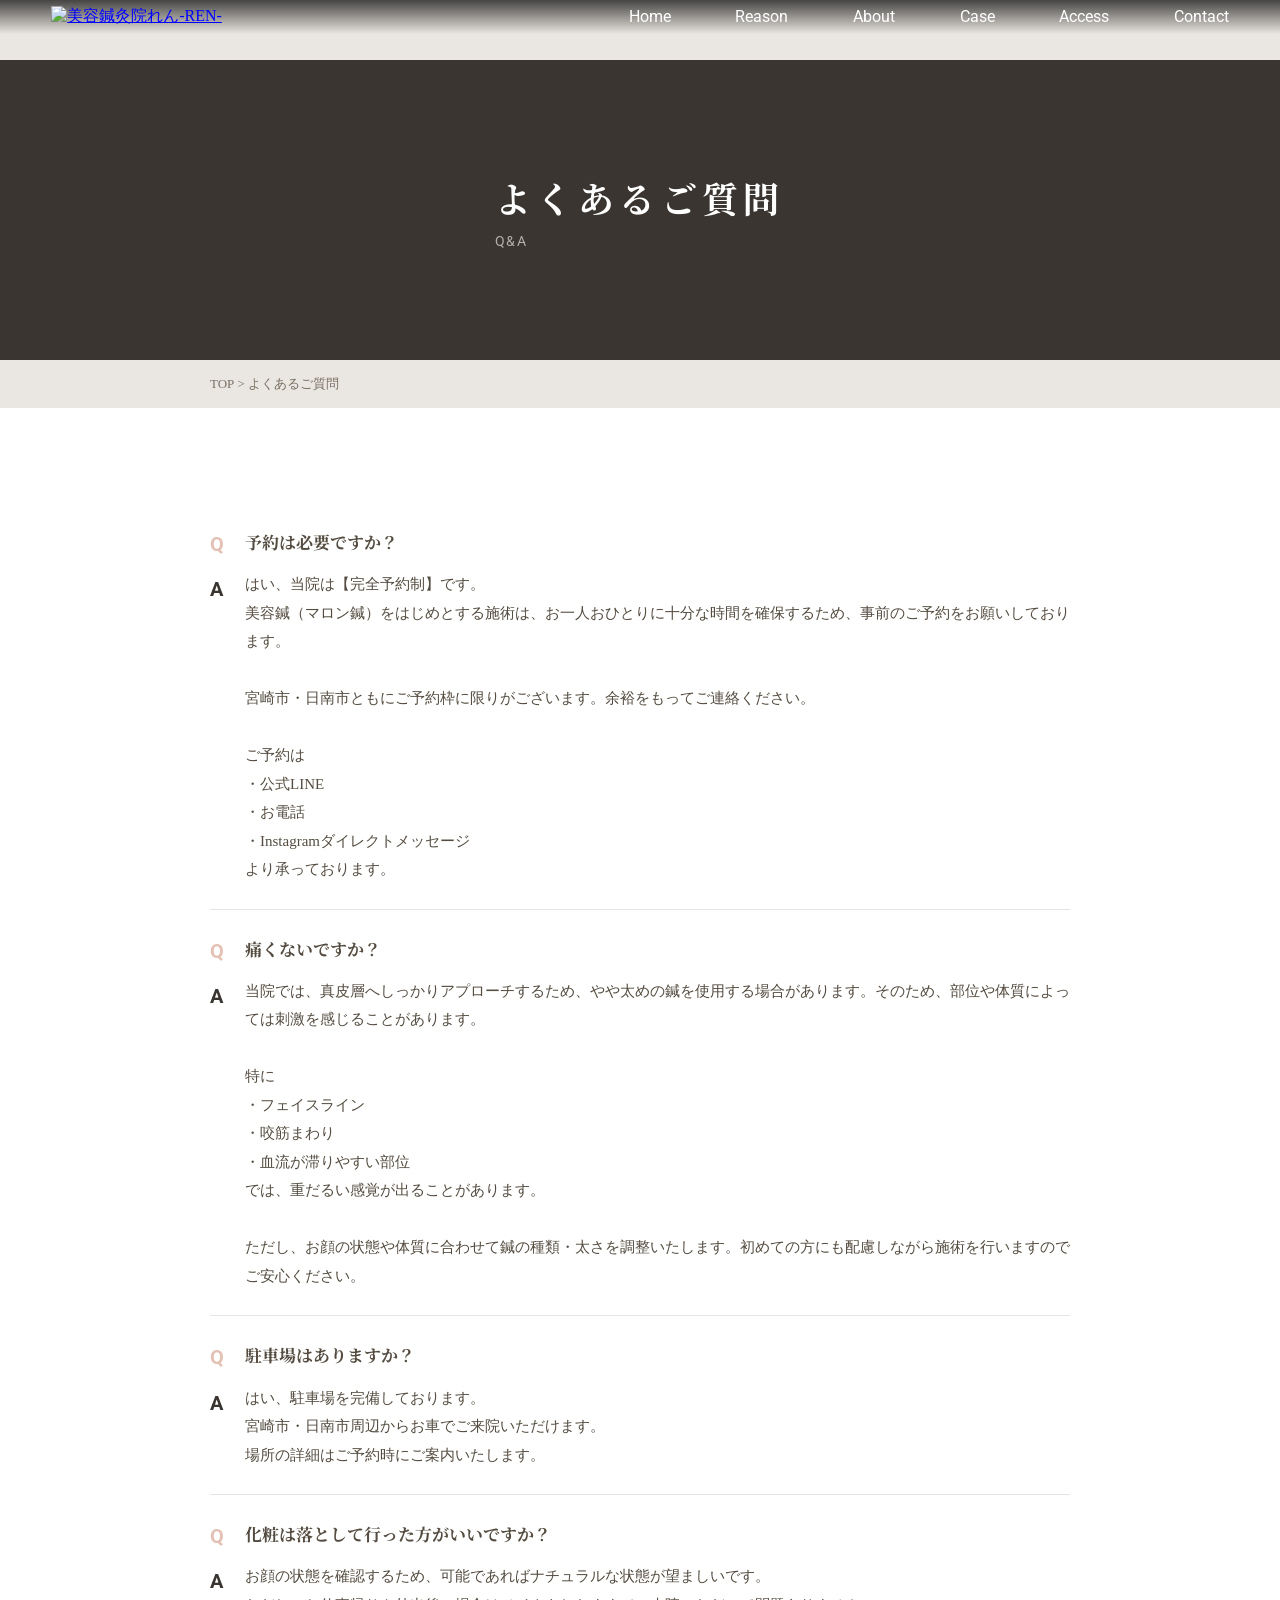
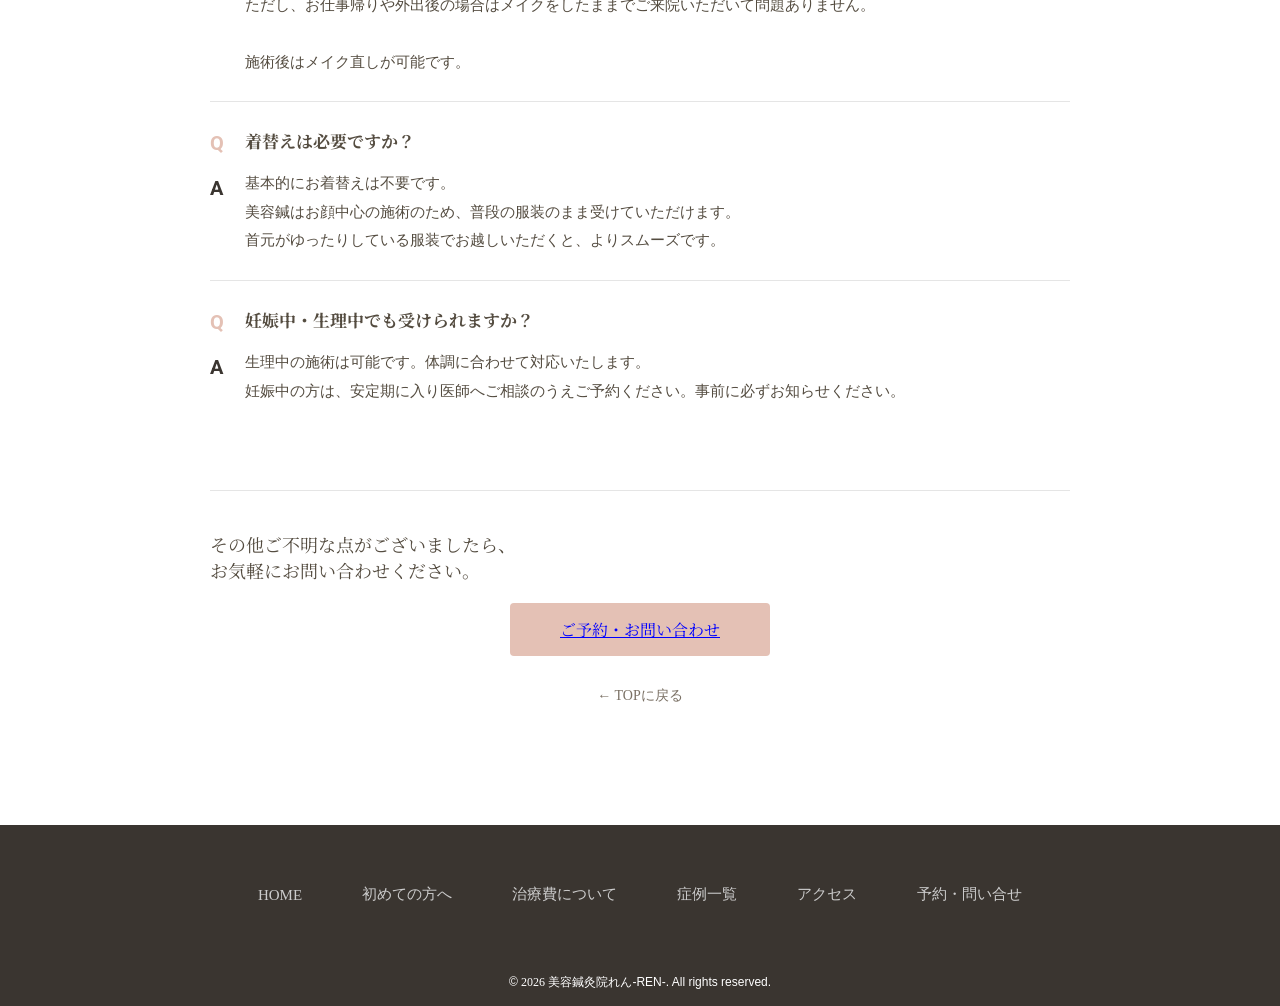
==== beauty/faq.html @ d805096f "初回コミット: 美容鍼灸院れん サイト修正プロジェクト - LP修正（index.html）: ヒーロー、B/A、お悩み訴求、バナーリンク - サブページ4P: maron.html, staff.h" ====
<!DOCTYPE HTML>
<html lang="ja">
<head>
  <script>(function(w,d,s,l,i){w[l]=w[l]||[];w[l].push({'gtm.start':new Date().getTime(),event:'gtm.js'});var f=d.getElementsByTagName(s)[0],j=d.createElement(s),dl=l!='dataLayer'?'&l='+l:'';j.async=true;j.src='https://www.googletagmanager.com/gtm.js?id='+i+dl;f.parentNode.insertBefore(j,f);})(window,document,'script','dataLayer','GTM-NPD2GJWM');</script>
  <meta http-equiv="Content-Type" content="text/html; charset=utf-8">
  <meta name="viewport" content="width=device-width,initial-scale=1.0" />
  <meta name="robots" content="noindex nofollow" />
  <link rel="icon" type="image/png" href="https://seikotsuin-ren.com/wp-content/uploads/2020/07/favicon.png">
  <title>よくあるご質問 | 美容鍼灸院れん-REN-</title>

  <link href="css/slick.css?20251021" rel="stylesheet" type="text/css" media="all" />
  <link href="css/slick-theme.css?20251021" rel="stylesheet" type="text/css" media="all" />
  <link href="css/common.css?20251021" rel="stylesheet" type="text/css" media="all" />
  <link href="css/layout.css?20251021" rel="stylesheet" type="text/css" media="all" />
  <link href="css/style.css?20251021" rel="stylesheet" type="text/css" media="all" />
  <link href="css/mobile_common.css?20251021" rel="stylesheet" type="text/css" media="all" />
  <link href="css/mobile_layout.css?20251021" rel="stylesheet" type="text/css" media="all" />
  <link href="css/mobile_style.css?20251021" rel="stylesheet" type="text/css" media="all" />
  <link href="css/renewal.css?20260312" rel="stylesheet" type="text/css" media="all" />

  <script type="text/javascript" src="https://ajax.googleapis.com/ajax/libs/jquery/3.3.1/jquery.min.js"></script>

  <link rel="preconnect" href="https://fonts.googleapis.com">
  <link rel="preconnect" href="https://fonts.gstatic.com" crossorigin>
  <link href="https://fonts.googleapis.com/css2?family=Noto+Serif+JP:wght@400;500;700&family=Roboto:ital,wght@0,100..900;1,100..900&display=swap" rel="stylesheet">

  <script type="text/javascript">
    jQuery(function(){
      $(".nav_sp").css("display","none");
      $(".button-toggle").on("click",function(){$(".nav_sp").slideToggle();$(".js-burger-top").toggleClass("is_active");$(".js-burger-center").toggleClass("is_active");$(".js-burger-bottom").toggleClass("is_active");});
      $(".cancellation").on("click",function(){$(".nav_sp").slideToggle();$(".js-burger-top").toggleClass("is_active");$(".js-burger-center").toggleClass("is_active");$(".js-burger-bottom").toggleClass("is_active");});
    });
  </script>
  <script type="text/javascript">var now=new Date();function LoadProc(){document.getElementById("DateTimeDisp").innerHTML=now.getFullYear();}</script>
</head>
<body onload="LoadProc();">
  <noscript><iframe src="https://www.googletagmanager.com/ns.html?id=GTM-NPD2GJWM" height="0" width="0" style="display:none;visibility:hidden"></iframe></noscript>

  <div class="pc">
    <div id="header">
      <div id="header_in">
        <div class="header_box">
          <div class="inner_left">
            <a class="mouse_on" href="https://miyazaki-ren.com/beauty/" title="ホーム"><img src="https://miyazaki-ren.com/beauty/images/logo.webp?20251007" alt="美容鍼灸院れん-REN-" width="auto" height="auto" /></a>
          </div>
          <div class="inner_right">
            <ul class="inner_right_nav">
              <li><a href="https://seikotsuin-ren.com">Home</a></li>
              <li><a href="https://seikotsuin-ren.com/feature">Reason</a></li>
              <li><a href="https://seikotsuin-ren.com/">About</a></li>
              <li><a href="https://seikotsuin-ren.com/case">Case</a></li>
              <li><a href="https://seikotsuin-ren.com/access">Access</a></li>
              <li><a href="https://miyazaki-ren.com/beauty/#form">Contact</a></li>
            </ul>
          </div>
        </div>
      </div>
    </div>
  </div>

  <div class="sp">
    <div id="header">
      <div id="header_in">
        <div class="header_box">
          <div class="inner_left">
            <a class="mouse_on" href="https://miyazaki-ren.com/beauty/"><img src="images/logo.webp?20251007" alt="美容鍼灸院れん-REN-" width="auto" height="auto" /></a>
          </div>
          <div class="inner_right">
            <div class="sp_nav_btn">
              <a class="mouse_on"><button class="sp_nav_burger-wrap button-toggle"><span class="sp_nav_burger"><span class="js-burger-top"></span><span class="js-burger-center"></span><span class="js-burger-bottom"></span></span></button></a>
            </div>
            <div class="sp_mail_btn">
              <a class="mouse_on" href="https://miyazaki-ren.com/beauty/#form"><img src="images/sp_plan.png" alt="お問い合わせ" width="auto" height="auto" /></a>
            </div>
          </div>
          <div class="nav_sp">
            <ul class="left">
              <li><a href="https://seikotsuin-ren.com">HOME</a></li>
              <li><a href="https://seikotsuin-ren.com/case">症例一覧</a></li>
              <li><a href="https://seikotsuin-ren.com/feature">選ばれる理由</a></li>
              <li><a href="https://seikotsuin-ren.com/qa">よくある質問</a></li>
              <li><a href="https://seikotsuin-ren.com/access">アクセス</a></li>
            </ul>
            <ul class="right">
              <li><a href="https://seikotsuin-ren.com/staff">スタッフ・院長紹介</a></li>
              <li><a href="https://miyazaki-ren.com/beauty/#form" class="cancellation">予約・問い合せ</a></li>
            </ul>
          </div>
        </div>
      </div>
    </div>
  </div>

  <div class="subpage-hero">
    <div>
      <h1 class="subpage-hero__title">よくあるご質問</h1>
      <p class="subpage-hero__sub">Q&amp;A</p>
    </div>
  </div>

  <div class="subpage-breadcrumb">
    <a href="index.html">TOP</a> &gt; よくあるご質問
  </div>

  <div id="wrapper">
    <div class="subpage-content">

      <ul class="faq-list">
        <li class="faq-item">
          <h3 class="faq-item__question">予約は必要ですか？</h3>
          <div class="faq-item__answer">
            <p>はい、当院は【完全予約制】です。<br>美容鍼（マロン鍼）をはじめとする施術は、お一人おひとりに十分な時間を確保するため、事前のご予約をお願いしております。</p>
            <br>
            <p>宮崎市・日南市ともにご予約枠に限りがございます。余裕をもってご連絡ください。</p>
            <br>
            <p>ご予約は<br>・公式LINE<br>・お電話<br>・Instagramダイレクトメッセージ<br>より承っております。</p>
          </div>
        </li>
        <li class="faq-item">
          <h3 class="faq-item__question">痛くないですか？</h3>
          <div class="faq-item__answer">
            <p>当院では、真皮層へしっかりアプローチするため、やや太めの鍼を使用する場合があります。そのため、部位や体質によっては刺激を感じることがあります。</p>
            <br>
            <p>特に<br>・フェイスライン<br>・咬筋まわり<br>・血流が滞りやすい部位<br>では、重だるい感覚が出ることがあります。</p>
            <br>
            <p>ただし、お顔の状態や体質に合わせて鍼の種類・太さを調整いたします。初めての方にも配慮しながら施術を行いますのでご安心ください。</p>
          </div>
        </li>
        <li class="faq-item">
          <h3 class="faq-item__question">駐車場はありますか？</h3>
          <div class="faq-item__answer">
            <p>はい、駐車場を完備しております。<br>宮崎市・日南市周辺からお車でご来院いただけます。<br>場所の詳細はご予約時にご案内いたします。</p>
          </div>
        </li>
        <li class="faq-item">
          <h3 class="faq-item__question">化粧は落として行った方がいいですか？</h3>
          <div class="faq-item__answer">
            <p>お顔の状態を確認するため、可能であればナチュラルな状態が望ましいです。<br>ただし、お仕事帰りや外出後の場合はメイクをしたままでご来院いただいて問題ありません。</p>
            <br>
            <p>施術後はメイク直しが可能です。</p>
          </div>
        </li>
        <li class="faq-item">
          <h3 class="faq-item__question">着替えは必要ですか？</h3>
          <div class="faq-item__answer">
            <p>基本的にお着替えは不要です。<br>美容鍼はお顔中心の施術のため、普段の服装のまま受けていただけます。<br>首元がゆったりしている服装でお越しいただくと、よりスムーズです。</p>
          </div>
        </li>
        <li class="faq-item">
          <h3 class="faq-item__question">妊娠中・生理中でも受けられますか？</h3>
          <div class="faq-item__answer">
            <p>生理中の施術は可能です。体調に合わせて対応いたします。<br>妊娠中の方は、安定期に入り医師へご相談のうえご予約ください。事前に必ずお知らせください。</p>
          </div>
        </li>
      </ul>

      <div class="subpage-cta">
        <p class="subpage-cta__text">その他ご不明な点がございましたら、<br>お気軽にお問い合わせください。</p>
        <a href="https://miyazaki-ren.com/beauty/#form" class="subpage-cta__button">ご予約・お問い合わせ</a>
      </div>
      <div class="subpage-back">
        <a href="index.html">← TOPに戻る</a>
      </div>

    </div>
  </div>

  <div id="footer">
    <div class="pc">
      <div id="footer_bottom">
        <div id="footer_bottom_in">
          <ul>
            <li><a href="https://seikotsuin-ren.com">HOME</a></li>
            <li><a href="https://seikotsuin-ren.com/feature">初めての方へ</a></li>
            <li><a href="https://miyazaki-ren.com/beauty/#price">治療費について</a></li>
            <li><a href="https://seikotsuin-ren.com/case">症例一覧</a></li>
            <li><a href="https://seikotsuin-ren.com/access">アクセス</a></li>
            <li><a href="https://miyazaki-ren.com/beauty/#form">予約・問い合せ</a></li>
          </ul>
        </div>
      </div>
    </div>
    <div class="sp">
      <div id="footer_bottom">
        <div id="footer_bottom_in">
          <div class="sp_inner">
            <ul>
              <li><a href="https://seikotsuin-ren.com">HOME</a></li>
              <li><a href="https://seikotsuin-ren.com/feature">初めての方へ</a></li>
              <li><a href="https://miyazaki-ren.com/beauty/#price">治療費について</a></li>
              <li><a href="https://seikotsuin-ren.com/case">症例一覧</a></li>
              <li><a href="https://seikotsuin-ren.com/access">アクセス</a></li>
              <li><a href="https://miyazaki-ren.com/beauty/#form">予約・問い合せ</a></li>
            </ul>
          </div>
        </div>
      </div>
    </div>
    <div class="sp">
      <div class="footer-popup"><ul><li><a href="https://miyazaki-ren.com/beauty/#contact">ご予約はこちら</a></li></ul></div>
    </div>
    <div id="copyright">
      <p class="copyright">&copy; <span id="DateTimeDisp"></span> 美容鍼灸院れん-REN-. All rights reserved.</p>
    </div>
  </div>

  <script src="https://code.jquery.com/jquery-3.7.0.min.js"></script>
  <script src="js/slick.min.js"></script>
  <script src="js/script.js"></script>
</body>
</html>
---- beauty/css/common.css ----
@charset "utf-8";
/* CSS Document */

/*
Theme Name: AMATERASU
Description: Easy,SimpleDesign
Version: simple 1.1
Base Color: red
Author: AMATERASU
Author URI: http://www.seo-amaterasu.com/
*/

@media screen and (min-width: 769px){@charset "utf-8";
/* CSS Document */

/*
Theme Name: AMATERASU
Description: Easy,SimpleDesign
Version: simple 1.1
Base Color: red
Author: AMATERASU
Author URI: http://www.seo-amaterasu.com/
*/

@media screen and (min-width: 769px){

/* browser style reset */
* {
  margin: 0;
  padding: 0;
  font-family: "メイリオ","Hiragino Kaku Gothic Pro W3","ヒラギノ角ゴ Pro W3","Osaka";
  font-size: 100%;
  text-align: left;
  -webkit-box-sizing: border-box;
  -moz-box-sizing: border-box;
  -o-box-sizing: border-box;
  -ms-box-sizing: border-box;
  box-sizing: border-box;
  word-break: break-all;
}

* img {
  max-width: 100%;
  height: auto;
  display: block;
  margin: 0;
  padding: 0;
  border: 0;
}

* hr {
  height: 0;
  margin: 0;
  padding: 0;
  border: 0;
}

/* common style */
.clearfix:after {
  content: "";
  display: block;
  height: 0;
  visibility: hidden;
  clear: both;
}
 
.clearfix {
  display: inline-table;
}
 
/* Hides from IE-mac \*/
* html .clearfix { height: 1%; }
.clearfix { display: block; }
/* End hide from IE-mac */

a:link {
  text-decoration: underline;
  color: #0000ff;
  outline:none;
}
a:active {
  text-decoration: none;
  color: #ff0000;
}
a:visited {
  text-decoration: underline;
  color: #0000ff;
}
a:hover {
  text-decoration: none;
  color: #ff0000;
}

a.mouse_on :hover {
  opacity: 0.7;
}

h1,h2,h3,h4,h5,h6 {
  font-family: "メイリオ";
  font-size: 100%;
  margin: 0;
  padding: 0;
}

ul li {
  list-style-image: none;
  list-style-type: none;
  margin: 0;
  padding: 0;
  border: 0;
}

ol li {
  list-style-position: inside;
  margin: 0;
  padding: 0;
  border: 0;
}

div,p,li,span {
  font-family: "メイリオ";
  font-size: 100%;
  margin: 0;
  padding: 0;
  border: 0; 
}

/* editor */
.alignnone {
  margin: 5px 20px 20px 0;
}
 
.aligncenter,
div.aligncenter {
  display: block;
  margin: 5px auto 5px auto;
}
 
.alignright {
  float: right;
  margin: 5px 0 20px 20px;
}
 
.alignleft {
  float: left;
  margin: 5px 20px 20px 0;
}
 
.aligncenter {
  display: block;
  margin: 5px auto 5px auto;
}
 
a img.alignright {
  float: right;
  margin: 5px 0 20px 20px;
}
 
a img.alignnone {
  margin: 5px 20px 20px 0;
}
 
a img.alignleft {
  float: left;
  margin: 5px 20px 20px 0;
}
 
a img.aligncenter {
  display: block;
  margin-left: auto;
  margin-right: auto
}
 
.wp-caption {
  max-width: 100%;
  padding: 0;
}
 
.wp-caption.alignnone {
  margin: 0;
}
 
.wp-caption.alignleft {
  margin: 0;
}
 
.wp-caption.alignright {
  margin: 0;
}
 
.wp-caption img {
  width: auto;
  max-width: 100%;
  height: auto;
  margin: 0;
  padding: 0;
  border: 0 none;
}
 
.wp-caption p.wp-caption-text {
  margin: 0;
  padding: 5px 0;
  text-align: center;
}

/* 要素配置 */
.layout_left {
  float: left;
}

.layout_right {
  float: right;
}

/* イメージ配置 */
.img_center {
  display: block;
  margin: 0 auto;
  padding: 0;
}

.img_left {
  width: auto;
  display: block;
  float: left;
}

.img_right {
  width: auto;
  display: block;
  float: right;
}

/* 文字配置 */
.txt_center {
  text-align: center;
}

.txt_left {
  text-align: left;
}

.txt_right {
  text-align: right;
}

/* 文字色 */
.txt_red {
  color: #dc143c;
}

.txt_blue {
  color: #3366cc;
}

/* 文字サイズ */
.fnt_10 {
  font-size: 10px;
}

.fnt_11 {
  font-size: 11px;
}

.fnt_12 {
  font-size: 12px;
}

.fnt_14 {
  font-size: 14px;
}

.fnt_14b {
  font-size: 14px;
  font-weight: bold;
}

.fnt_16 {
  font-size: 16px;
}

.fnt_16b {
  font-size: 16px;
  font-weight: bold;
}

.fnt_18 {
  font-size: 18px;
}

.fnt_18b {
  font-size: 18px;
  font-weight: bold;
}

.fnt_24 {
  font-size: 24px;
}

.fnt_24b {
  font-size: 24px;
  font-weight: bold;
}

.fnt_32 {
  font-size: 32px;
}

.fnt_32b {
  font-size: 32px;
  font-weight: bold;
}

/* マージン指定 */
.mgn_5 {
  margin: 5px;
}

.mgn_10 {
  margin: 10px;
}

.mgn_15 {
  margin: 15px;
}

.mgn_20 {
  margin: 20px;
}

.mgn_tb5 {
  margin: 5px 0;
}

.mgn_tb10 {
  margin: 10px 0;
}

.mgn_tb15 {
  margin: 15px 0;
}

.mgn_tb20 {
  margin: 20px 0;
}

.mgn_lr5 {
  margin: 0 5px;
}

.mgn_lr10 {
  margin: 0 10px;
}

.mgn_lr15 {
  margin: 0 15px;
}

.mgn_lr20 {
  margin: 0 20px;
}

.mgn_tr5 {
  margin: 5px 5px 0 0;
}

.mgn_tr10 {
  margin: 10px 10px 0 0;
}

.mgn_tr15 {
  margin: 15px 15px 0 0;
}

.mgn_tr20 {
  margin: 20px 20px 0 0;
}

.mgn_tl5 {
  margin: 5px 0 0 5px;
}

.mgn_tl10 {
  margin: 10px 0 0 10px;
}

.mgn_tl15 {
  margin: 15px 0 0 15px;
}

.mgn_tl20 {
  margin: 20px 0 0 20px;
}

.mgn_br5 {
  margin: 0 5px 5px 0;
}

.mgn_br10 {
  margin: 0 10px 10px 0;
}

.mgn_br15 {
  margin: 0 15px 15px 0;
}

.mgn_br20 {
  margin: 0 20px 20px 0;
}

.mgn_bl5 {
  margin: 0 0 5px 5px;
}

.mgn_bl10 {
  margin: 0 0 10px 10px;
}

.mgn_bl15 {
  margin: 0 0 15px 15px;
}

.mgn_bl20 {
  margin: 0 0 20px 20px;
}

.mgn_tbr5 {
  margin: 5px 5px 5px 0;
}

.mgn_tbr10 {
  margin: 10px 10px 10px 0;
}

.mgn_tbr15 {
  margin: 15px 15px 15px 0;
}

.mgn_tbr20 {
  margin: 20px 20px 20px 0;
}

.mgn_tbl5 {
  margin: 5px 0 5px 5px;
}

.mgn_tbl10 {
  margin: 10px 0 10px 10px;
}

.mgn_tbl15 {
  margin: 15px 0 15px 15px;
}

.mgn_tbl20 {
  margin: 20px 0 20px 20px;
}

.mgn_tlr5 {
  margin: 5px 5px 0 5px;
}

.mgn_tlr10 {
  margin: 10px 10px 0 10px;
}

.mgn_tlr15 {
  margin: 15px 15px 0 15px;
}

.mgn_tlr20 {
  margin: 20px 20px 0 20px;
}

.mgn_blr5 {
  margin: 0 5px 5px 5px;
}

.mgn_blr10 {
  margin: 0 10px 10px 10px;
}

.mgn_blr15 {
  margin: 0 15px 15px 15px;
}

.mgn_blr20 {
  margin: 0 20px 20px 20px;
}

.mgn_t5 {
  margin-top: 5px;
}

.mgn_t10 {
  margin-top: 10px;
}

.mgn_t15 {
  margin-top: 15px;
}

.mgn_t20 {
  margin-top: 20px;
}

.mgn_t25 {
  margin-top: 25px;
}

.mgn_t30 {
  margin-top: 30px;
}

.mgn_t35 {
  margin-top: 35px;
}

.mgn_t40 {
  margin-top: 40px;
}

.mgn_b5 {
  margin-bottom: 5px;
}

.mgn_b10 {
  margin-bottom: 10px;
}

.mgn_b15 {
  margin-bottom: 15px;
}

.mgn_b20 {
  margin-bottom: 20px;
}

.mgn_b25 {
  margin-bottom: 25px;
}

.mgn_b30 {
  margin-bottom: 30px;
}

.mgn_b35 {
  margin-bottom: 35px;
}

.mgn_b40 {
  margin-bottom: 40px;
}

.mgn_l5 {
  margin-left: 5px;
}

.mgn_l10 {
  margin-left: 10px;
}

.mgn_l15 {
  margin-left: 15px;
}

.mgn_l20 {
  margin-left: 20px;
}

.mgn_l25 {
  margin-left: 25px;
}

.mgn_l30 {
  margin-left: 30px;
}

.mgn_l35 {
  margin-left: 35px;
}

.mgn_l40 {
  margin-left: 40px;
}

.mgn_r5 {
  margin-right: 5px;
}

.mgn_r10 {
  margin-right: 10px;
}

.mgn_r15 {
  margin-right: 15px;
}

.mgn_r20 {
  margin-right: 20px;
}

.mgn_r25 {
  margin-right: 25px;
}

.mgn_r30 {
  margin-right: 30px;
}

.mgn_r35 {
  margin-right:35px;
}

.mgn_r40 {
  margin-right: 40px;
}

/* パディング指定 */
.pdn_5 {
  padding: 5px;
}

.pdn_10 {
  padding: 10px;
}

.pdn_15 {
  padding: 15px;
}

.pdn_20 {
  padding: 20px;
}

.pdn_tb5 {
  padding: 5px 0;
}

.pdn_tb10 {
  padding: 10px 0;
}

.pdn_tb15 {
  padding: 15px 0;
}

.pdn_tb20 {
  padding: 20px 0;
}

.pdn_lr5 {
  padding: 0 5px;
}

.pdn_lr10 {
  padding: 0 10px;
}

.pdn_lr15 {
  padding: 0 15px;
}

.pdn_lr20 {
  padding: 0 20px;
}

.pdn_t5 {
  padding-top: 5px;
}

.pdn_t10 {
  padding-top: 10px;
}

.pdn_t15 {
  padding-top: 15px;
}

.pdn_t20 {
  padding-top: 20px;
}

.pdn_t25 {
  padding-top: 25px;
}

.pdn_t30 {
  padding-top: 30px;
}

.pdn_t35 {
  padding-top: 35px;
}

.pdn_t40 {
  padding-top: 40px;
}

.pdn_b5 {
  padding-bottom: 5px;
}

.pdn_b10 {
  padding-bottom: 10px;
}

.pdn_b15 {
  padding-bottom: 15px;
}

.pdn_b20 {
  padding-bottom: 20px;
}

.pdn_b25 {
  padding-bottom: 25px;
}

.pdn_b30 {
  padding-bottom: 30px;
}

.pdn_b35 {
  padding-bottom: 35px;
}

.pdn_b40 {
  padding-bottom: 40px;
}

.pdn_l5 {
  padding-left: 5px;
}

.pdn_l10 {
  padding-left: 10px;
}

.pdn_l15 {
  padding-left: 15px;
}

.pdn_l20 {
  padding-left: 20px;
}

.pdn_l25 {
  padding-left: 25px;
}

.pdn_l30 {
  padding-left: 30px;
}

.pdn_l35 {
  padding-left: 35px;
}

.pdn_l40 {
  padding-left: 40px;
}

.pdn_r5 {
  padding-right: 5px;
}

.pdn_r10 {
  padding-right: 10px;
}

.pdn_r15 {
  padding-right: 15px;
}

.pdn_r20 {
  padding-right: 20px;
}

.pdn_r25 {
  padding-right: 25px;
}

.pdn_r30 {
  padding-right: 30px;
}

.pdn_r35 {
  padding-right:35px;
}

.pdn_r40 {
  padding-right: 40px;
}
}

/* browser style reset */
* {
  margin: 0;
  padding: 0;
  font-family: "メイリオ","Hiragino Kaku Gothic Pro W3","ヒラギノ角ゴ Pro W3","Osaka";
  font-size: 100%;
  text-align: left;
  -webkit-box-sizing: border-box;
  -moz-box-sizing: border-box;
  -o-box-sizing: border-box;
  -ms-box-sizing: border-box;
  box-sizing: border-box;
  word-break: break-all;
}

* img {
  max-width: 100%;
  height: auto;
  display: block;
  margin: 0 auto;
  padding: 0;
  border: 0;
}

* hr {
  height: 0;
  margin: 0;
  padding: 0;
  border: 0;
}

/* common style */
.clearfix:after {
  content: "";
  display: block;
  height: 0;
  visibility: hidden;
  clear: both;
}
 
.clearfix {
  display: inline-table;
}
 
/* Hides from IE-mac \*/
* html .clearfix { height: 1%; }
.clearfix { display: block; }
/* End hide from IE-mac */

a:link {
  text-decoration: underline;
  color: #0000ff;
  outline:none;
}
a:active {
  text-decoration: none;
  color: #ff0000;
}
a:visited {
  text-decoration: underline;
  color: #0000ff;
}
a:hover {
  text-decoration: none;
  color: #ff0000;
}

a.mouse_on :hover {
  opacity: 0.7;
}

h1,h2,h3,h4,h5,h6 {
  font-family: "メイリオ";
  font-size: 100%;
  margin: 0;
  padding: 0;
}

ul li {
  list-style-image: none;
  list-style-type: none;
  margin: 0;
  padding: 0;
  border: 0;
}

ol li {
  list-style-position: inside;
  margin: 0;
  padding: 0;
  border: 0;
}

div,p,li,span {
  font-family: "メイリオ";
  font-size: 100%;
  margin: 0;
  padding: 0;
  border: 0; 
}

/* editor */
.alignnone {
  margin: 5px 20px 20px 0;
}
 
.aligncenter,
div.aligncenter {
  display: block;
  margin: 5px auto 5px auto;
}
 
.alignright {
  float: right;
  margin: 5px 0 20px 20px;
}
 
.alignleft {
  float: left;
  margin: 5px 20px 20px 0;
}
 
.aligncenter {
  display: block;
  margin: 5px auto 5px auto;
}
 
a img.alignright {
  float: right;
  margin: 5px 0 20px 20px;
}
 
a img.alignnone {
  margin: 5px 20px 20px 0;
}
 
a img.alignleft {
  float: left;
  margin: 5px 20px 20px 0;
}
 
a img.aligncenter {
  display: block;
  margin-left: auto;
  margin-right: auto
}
 
.wp-caption {
  max-width: 100%;
  padding: 0;
}
 
.wp-caption.alignnone {
  margin: 0;
}
 
.wp-caption.alignleft {
  margin: 0;
}
 
.wp-caption.alignright {
  margin: 0;
}
 
.wp-caption img {
  width: auto;
  max-width: 100%;
  height: auto;
  margin: 0;
  padding: 0;
  border: 0 none;
}
 
.wp-caption p.wp-caption-text {
  margin: 0;
  padding: 5px 0;
  text-align: center;
}

/* 要素配置 */
.layout_left {
  float: left;
}

.layout_right {
  float: right;
}

/* イメージ配置 */
.img_center {
  display: block;
  margin: 0 auto;
  padding: 0;
}

.img_left {
  width: auto;
  display: block;
  float: left;
}

.img_right {
  width: auto;
  display: block;
  float: right;
}

/* 文字配置 */
.txt_center {
  text-align: center;
}

.txt_left {
  text-align: left;
}

.txt_right {
  text-align: right;
}

/* 文字色 */
.txt_red {
  color: #dc143c;
}

.txt_blue {
  color: #3366cc;
}

/* 文字サイズ */
.fnt_10 {
  font-size: 10px;
}

.fnt_11 {
  font-size: 11px;
}

.fnt_12 {
  font-size: 12px;
}

.fnt_14 {
  font-size: 14px;
}

.fnt_14b {
  font-size: 14px;
  font-weight: bold;
}

.fnt_16 {
  font-size: 16px;
}

.fnt_16b {
  font-size: 16px;
  font-weight: bold;
}

.fnt_18 {
  font-size: 18px;
}

.fnt_18b {
  font-size: 18px;
  font-weight: bold;
}

.fnt_24 {
  font-size: 24px;
}

.fnt_24b {
  font-size: 24px;
  font-weight: bold;
}

.fnt_32 {
  font-size: 32px;
}

.fnt_32b {
  font-size: 32px;
  font-weight: bold;
}

/* マージン指定 */
.mgn_5 {
  margin: 5px;
}

.mgn_10 {
  margin: 10px;
}

.mgn_15 {
  margin: 15px;
}

.mgn_20 {
  margin: 20px;
}

.mgn_tb5 {
  margin: 5px 0;
}

.mgn_tb10 {
  margin: 10px 0;
}

.mgn_tb15 {
  margin: 15px 0;
}

.mgn_tb20 {
  margin: 20px 0;
}

.mgn_lr5 {
  margin: 0 5px;
}

.mgn_lr10 {
  margin: 0 10px;
}

.mgn_lr15 {
  margin: 0 15px;
}

.mgn_lr20 {
  margin: 0 20px;
}

.mgn_tr5 {
  margin: 5px 5px 0 0;
}

.mgn_tr10 {
  margin: 10px 10px 0 0;
}

.mgn_tr15 {
  margin: 15px 15px 0 0;
}

.mgn_tr20 {
  margin: 20px 20px 0 0;
}

.mgn_tl5 {
  margin: 5px 0 0 5px;
}

.mgn_tl10 {
  margin: 10px 0 0 10px;
}

.mgn_tl15 {
  margin: 15px 0 0 15px;
}

.mgn_tl20 {
  margin: 20px 0 0 20px;
}

.mgn_br5 {
  margin: 0 5px 5px 0;
}

.mgn_br10 {
  margin: 0 10px 10px 0;
}

.mgn_br15 {
  margin: 0 15px 15px 0;
}

.mgn_br20 {
  margin: 0 20px 20px 0;
}

.mgn_bl5 {
  margin: 0 0 5px 5px;
}

.mgn_bl10 {
  margin: 0 0 10px 10px;
}

.mgn_bl15 {
  margin: 0 0 15px 15px;
}

.mgn_bl20 {
  margin: 0 0 20px 20px;
}

.mgn_tbr5 {
  margin: 5px 5px 5px 0;
}

.mgn_tbr10 {
  margin: 10px 10px 10px 0;
}

.mgn_tbr15 {
  margin: 15px 15px 15px 0;
}

.mgn_tbr20 {
  margin: 20px 20px 20px 0;
}

.mgn_tbl5 {
  margin: 5px 0 5px 5px;
}

.mgn_tbl10 {
  margin: 10px 0 10px 10px;
}

.mgn_tbl15 {
  margin: 15px 0 15px 15px;
}

.mgn_tbl20 {
  margin: 20px 0 20px 20px;
}

.mgn_tlr5 {
  margin: 5px 5px 0 5px;
}

.mgn_tlr10 {
  margin: 10px 10px 0 10px;
}

.mgn_tlr15 {
  margin: 15px 15px 0 15px;
}

.mgn_tlr20 {
  margin: 20px 20px 0 20px;
}

.mgn_blr5 {
  margin: 0 5px 5px 5px;
}

.mgn_blr10 {
  margin: 0 10px 10px 10px;
}

.mgn_blr15 {
  margin: 0 15px 15px 15px;
}

.mgn_blr20 {
  margin: 0 20px 20px 20px;
}

.mgn_t5 {
  margin-top: 5px;
}

.mgn_t10 {
  margin-top: 10px;
}

.mgn_t15 {
  margin-top: 15px;
}

.mgn_t20 {
  margin-top: 20px;
}

.mgn_t25 {
  margin-top: 25px;
}

.mgn_t30 {
  margin-top: 30px;
}

.mgn_t35 {
  margin-top: 35px;
}

.mgn_t40 {
  margin-top: 40px;
}

.mgn_b5 {
  margin-bottom: 5px;
}

.mgn_b10 {
  margin-bottom: 10px;
}

.mgn_b15 {
  margin-bottom: 15px;
}

.mgn_b20 {
  margin-bottom: 20px;
}

.mgn_b25 {
  margin-bottom: 25px;
}

.mgn_b30 {
  margin-bottom: 30px;
}

.mgn_b35 {
  margin-bottom: 35px;
}

.mgn_b40 {
  margin-bottom: 40px;
}

.mgn_l5 {
  margin-left: 5px;
}

.mgn_l10 {
  margin-left: 10px;
}

.mgn_l15 {
  margin-left: 15px;
}

.mgn_l20 {
  margin-left: 20px;
}

.mgn_l25 {
  margin-left: 25px;
}

.mgn_l30 {
  margin-left: 30px;
}

.mgn_l35 {
  margin-left: 35px;
}

.mgn_l40 {
  margin-left: 40px;
}

.mgn_r5 {
  margin-right: 5px;
}

.mgn_r10 {
  margin-right: 10px;
}

.mgn_r15 {
  margin-right: 15px;
}

.mgn_r20 {
  margin-right: 20px;
}

.mgn_r25 {
  margin-right: 25px;
}

.mgn_r30 {
  margin-right: 30px;
}

.mgn_r35 {
  margin-right:35px;
}

.mgn_r40 {
  margin-right: 40px;
}

/* パディング指定 */
.pdn_5 {
  padding: 5px;
}

.pdn_10 {
  padding: 10px;
}

.pdn_15 {
  padding: 15px;
}

.pdn_20 {
  padding: 20px;
}

.pdn_tb5 {
  padding: 5px 0;
}

.pdn_tb10 {
  padding: 10px 0;
}

.pdn_tb15 {
  padding: 15px 0;
}

.pdn_tb20 {
  padding: 20px 0;
}

.pdn_lr5 {
  padding: 0 5px;
}

.pdn_lr10 {
  padding: 0 10px;
}

.pdn_lr15 {
  padding: 0 15px;
}

.pdn_lr20 {
  padding: 0 20px;
}

.pdn_t5 {
  padding-top: 5px;
}

.pdn_t10 {
  padding-top: 10px;
}

.pdn_t15 {
  padding-top: 15px;
}

.pdn_t20 {
  padding-top: 20px;
}

.pdn_t25 {
  padding-top: 25px;
}

.pdn_t30 {
  padding-top: 30px;
}

.pdn_t35 {
  padding-top: 35px;
}

.pdn_t40 {
  padding-top: 40px;
}

.pdn_b5 {
  padding-bottom: 5px;
}

.pdn_b10 {
  padding-bottom: 10px;
}

.pdn_b15 {
  padding-bottom: 15px;
}

.pdn_b20 {
  padding-bottom: 20px;
}

.pdn_b25 {
  padding-bottom: 25px;
}

.pdn_b30 {
  padding-bottom: 30px;
}

.pdn_b35 {
  padding-bottom: 35px;
}

.pdn_b40 {
  padding-bottom: 40px;
}

.pdn_l5 {
  padding-left: 5px;
}

.pdn_l10 {
  padding-left: 10px;
}

.pdn_l15 {
  padding-left: 15px;
}

.pdn_l20 {
  padding-left: 20px;
}

.pdn_l25 {
  padding-left: 25px;
}

.pdn_l30 {
  padding-left: 30px;
}

.pdn_l35 {
  padding-left: 35px;
}

.pdn_l40 {
  padding-left: 40px;
}

.pdn_r5 {
  padding-right: 5px;
}

.pdn_r10 {
  padding-right: 10px;
}

.pdn_r15 {
  padding-right: 15px;
}

.pdn_r20 {
  padding-right: 20px;
}

.pdn_r25 {
  padding-right: 25px;
}

.pdn_r30 {
  padding-right: 30px;
}

.pdn_r35 {
  padding-right:35px;
}

.pdn_r40 {
  padding-right: 40px;
}
}
---- beauty/css/layout.css ----
@charset "utf-8";
/* CSS Document */

/*
Theme Name: AMATERASU
Description: Easy,SimpleDesign
Version: simple 1.1
Base Color: red
Author: AMATERASU
Author URI: http://www.seo-amaterasu.com/
*/

@media screen and (min-width: 769px) {
  /* layout */
  body {
    min-width: 1280px;
    margin: 0;
    padding: 0;
  }

  .home #header,
  .page-template-sub_top #header {
    width: 100%;
    height: auto;
    margin: 0;
    padding: 0;
    box-shadow: 0 2px 10px rgba(0, 0, 0, 0.2);
    z-index: 2;
    position: relative;
  }

  #header {
    width: 100%;
    height: auto;
    margin: 0;
    padding: 0;
  }
  
  #header_in {
    width: 1280px;
    height: auto;
    margin: 0 auto;
    padding: 15px 50px 15px 50px;
    display: table;
  }

  #main_visual {
    width: 100%;
    height: auto;
    margin: 0;
    padding: 0;
    background-color: #c9b5a2; /* [if lt IE 9] */
    background: -webkit-gradient(
      linear,
      left top,
      left bottom,
      color-stop(0, #f3e5dd),
      color-stop(1, #c9b5a2)
    );
    background: -o-linear-gradient(bottom, #f3e5dd 0%, #c9b5a2 100%);
    background: -moz-linear-gradient(bottom, #f3e5dd 0%, #c9b5a2 100%);
    background: -webkit-linear-gradient(bottom, #f3e5dd 0%, #c9b5a2 100%);
    background: -ms-linear-gradient(bottom, #f3e5dd 0%, #c9b5a2 100%);
    background: linear-gradient(to bottom, #f3e5dd 0%, #c9b5a2 100%);
  }

  /* 骨盤矯正 */
  #main_visual_kotuban {
    width: 100%;
    height: auto;
    margin: 0;
    padding: 0;
    background: #ffdddd;
  }

  /* 整体 */
  #main_visual_seitai {
    width: 100%;
    height: auto;
    margin: 0;
    padding: 0;
    background: #ffd58c;
  }

  /* 美容鍼灸 */
  #main_visual_biyou {
    width: 100%;
    height: auto;
    margin: 0;
    padding: 0;
    background-image: url("../images/main_image_biyou_bak.png");
    background-size: cover;
    background-repeat: no-repeat;
    background-position: center;
  }

  #main_visual_in {
    width: auto;
    height: auto;
    margin: 0 auto;
    padding: 0;
  }

  #main_visual_in img {
    display: block;
    margin: auto;
  }

  #global_navi {
    width: 100%;
    height: auto;
    margin: 0;
    padding: 0;
    overflow: hidden;
    background-color: #e4789b;
  }

  #global_navi_in {
    width: 1280px;
    height: auto;
    margin: 0 auto;
    padding: 0 50px;
    overflow: hidden;
  }

  .home #wrapper,
  .page-template-sub_top #wrapper {
    width: 100%;
    height: auto;
    margin: 0;
    padding: 0;
    display: table;
  }

  .wrapper_in {
    width: 1280px;
    height: auto;
    margin: 0 auto;
    padding: 40px 100px 0 100px;
    display: table;
  }

  #wrapper {
    width: 1280px;
    height: auto;
    margin: 0 auto;
    padding: 40px 100px;
    display: table;
  }

  .home #content,
  .page-template-sub_top #content {
    width: 100%;
    height: auto;
    margin: 0;
    padding: 0;
  }

  #content {
    width: 760px;
    height: auto;
    margin: 0;
    padding: 0;
    float: right;
  }

  .home #sidebar,
  .page-template-sub_top #sidebar {
    display: none;
  }

  #sidebar {
    width: 280px;
    height: auto;
    margin: 0;
    padding: 0;
    float: left;
  }

  #footer {
    width: 100%;
    height: auto;
    display: table;
    clear: both;
  }

  #footer_top {
    width: 100%;
    height: auto;
    background-color: #ffffff;
  }

  #footer_top_in {
    width: 1280px;
    height: auto;
    margin: 0 auto;
    padding: 40px 50px;
    display: table;
  }

  #footer_bottom {
    width: 100%;
    height: auto;
    background-color: #ffe7ef;
  }

  #footer_bottom_in {
    width: 1280px;
    height: auto;
    margin: 0 auto;
    padding: 30px 50px 25px 50px;
    display: table;
    text-align: center;
  }

  #copyright {
    width: 100%;
    height: auto;
    padding: 20px 0 15px 0;
    display: table;
    background-color: #e4789b;
  }
}
---- beauty/css/style.css ----
@charset "utf-8";
/* CSS Document */

/*
Theme Name: AMATERASU
Description: Easy,SimpleDesign
Version: simple 1.1
Base Color: red
Author: AMATERASU
Author URI: http://www.seo-amaterasu.com/
*/

@media screen and (min-width: 768px) {
  .sp {
    display: none !important;
  }

  /* ============================================================= */
  /* 共通 */
  /* ============================================================= */
  p.center {
    text-align: center;
  }
  p.center img {
    display: inline-block;
  }

  #content h2.h2_none {
    background: none;
    text-shadow: none;
    padding: 0px;
    margin: 0px;
    text-align: center;
    border-top: 1px dotted #333;
    border-bottom: 1px dotted #333;
    padding: 3% 2%;
    margin: 0px auto 3%;
  }
  #content h3.h3_none {
    background: none;
    text-shadow: none;
    padding: 0px;
    margin: 0px;
  }

  /* ============================================================= */
  /* ヘッダー */
  /* ============================================================= */
  #header_in {
    top: 0;
    width: 100% !important;
    padding: 0 !important;
    background-size: 2000px;
    position: fixed;
    z-index: 1000;
    background: linear-gradient(
      to bottom,
      rgba(0, 0, 0, 0.7) 0%,
      rgba(0, 0, 0, 0) 100%
    );
    transition-duration: 0.6s;
  }

  #header_in.is_active {
    background: rgb(255 255 255 / 0.85);
  }

  #header_in .header_box {
    display: flex;
    justify-content: space-between;
    align-items: center;
    max-width: 100%;
    padding: 0.5% 4%;
    margin: auto;
  }

  #header_in .inner_left {
    width: 200px;
    padding: 0;
    margin: 0;
  }

  #header_in .inner_right {
    width: 600px;
    margin: 0;
    padding: 0;
  }

  .inner_right_nav {
    display: flex;
    justify-content: space-between;
  }

  #header_in .inner_right ul,
  #header_in .inner_right li {
    margin: 0;
    padding: 0;
  }

  .inner_right_nav ul li {
    text-align: center;
  }

  .inner_right_nav li a {
    display: block;
    text-align: center;
    font-size: 16px;
    text-decoration: none;
    color: #fff;
    font-family: "Roboto", sans-serif;
  }

  #header_in ul li a.is_active {
    color: #000;
  }

  .inner_right_nav li a:hover {
    opacity: 0.6;
  }

  /* ============================================================= */
  /* グローバルナビ */
  /* ============================================================= */
  #nav ul {
    width: 100%;
    height: auto;
    list-style: none;
    text-align: center;
    table-layout: fixed;
    display: table;
  }

  #nav ul li {
    display: table-cell;
    vertical-align: middle;
  }

  #nav ul li:hover {
    background-color: #ffffff;
  }

  #nav ul li a {
    height: auto;
    font-size: 16px;
    text-align: center;
    text-decoration: none;
    padding: 15px 0;
    display: block;
    color: #ffffff;
  }

  #nav ul li a:hover {
    color: #e4789b;
  }

  /* ============================================================= */
  /* コンテンツエリア */
  /* ============================================================= */
  #content h1 {
    width: 100%;
    font-family: "ＭＳ Ｐ明朝";
    font-size: 34px;
    font-weight: bold;
    text-align: center;
    line-height: 1.2em;
    text-shadow: 0 2px 0 rgba(0, 0, 0, 0.1);
    margin-bottom: 30px;
    padding: 20px 0 18px 0;
    clear: both;
    color: #dc143c;
    border-top: 6px solid #e4789b;
    border-bottom: 1px solid #e4789b;
  }

  #content h2 {
    width: 100%;
    font-size: 20px;
    font-weight: bold;
    line-height: 1.2em;
    text-shadow: 0 2px 0 rgba(0, 0, 0, 0.2);
    margin-bottom: 20px;
    padding: 15px 10px 11px 35px;
    clear: both;
    color: #ffffff;
    background-color: #e4789b;
    background-position: 10px 5px;
    background-repeat: no-repeat;
  }

  #content h3 {
    width: 100%;
    font-size: 30px;
    font-weight: bold;
    line-height: 1.2em;
    margin-bottom: 50px;
    padding: 3px 10px 1px 10px;
    clear: both;
    color: #e4789b;
    text-align: center;
  }

  #content h4,
  #content h5,
  #content h6 {
    width: 100%;
    font-size: 16px;
    font-weight: bold;
    line-height: 1.2em;
    margin-bottom: 15px;
    padding: 1px 10px 0 23px;
    clear: both;
    color: #388393;
    position: relative;
  }

  #content h4::before,
  #content h5::before,
  #content h6::before {
    position: absolute;
    content: url("../h4_before.webp");
    top: 1px;
    left: 0;
  }

  #content h1 a {
    font-family: "ＭＳ Ｐ明朝";
    font-size: 34px;
    font-weight: bold;
    text-decoration: none;
    color: #388393;
  }

  #content h2 a {
    font-size: 20px;
    font-weight: bold;
    text-decoration: none;
    color: #ffffff;
  }

  #content h3 a {
    font-size: 18px;
    font-weight: bold;
    text-decoration: none;
    color: #388393;
  }

  #content h4 a,
  #content h5 a,
  #content h6 a {
    width: auto;
    font-size: 16px;
    font-weight: bold;
    text-decoration: none;
    color: #388393;
  }

  #content h1 a:hover,
  #content h2 a:hover,
  #content h3 a:hover,
  #content h4 a:hover,
  #content h5 a:hover,
  #content h6 a:hover {
    opacity: 0.5;
  }

  #content .post {
    padding-bottom: 20px;
  }

  #content .eye_catch img {
    margin: 0 10px 20px 0;
    float: left;
  }

  #content .contact_box {
    width: 100%;
    height: auto;
    margin: 0;
    padding: 0;
    display: table;
  }

  #content .contact_box .inner_box {
    width: 100%;
    height: auto;
    margin: 0;
    padding: 15px;
    background-color: #f5f0e9;
    -webkit-border-radius: 10px;
    -moz-border-radius: 10px;
    -ms-border-radius: 10px;
    -o-border-radius: 10px;
    border-radius: 10px;
    border-radius: 10px;
    border: 1px solid #f1ded2;
  }

  #content .contact_box .inner_box .inner {
    width: 100%;
    height: auto;
    margin: 0;
    padding: 15px 15px 7px 15px;
    background-color: #ffffff;
    -webkit-border-radius: 9px;
    -moz-border-radius: 9px;
    -ms-border-radius: 9px;
    -o-border-radius: 9px;
    border-radius: 9px;
    border-radius: 9px;
    box-shadow: 0 0 8px rgba(236, 223, 205, 0.3);
  }

  #content .contact_box .inner_box .inner img {
    width: 100%;
    height: auto;
    margin: 0;
    padding: 0;
  }

  #content .contact_box .inner_box .inner ul {
    width: 100%;
    height: auto;
    margin-top: 20px;
    padding: 0;
    float: left;
  }

  #content .contact_box .inner_box .inner ul li {
    width: 100%;
    height: auto;
    margin-bottom: 20px;
    padding: 0;
  }

  #content .contact_box .inner_box .inner ul li img {
    width: 100%;
    height: auto;
    margin: 0;
    padding: 0;
  }

  #content .contact_box .inner_box .inner ul li:last-child img {
    width: 75.21489971%;
    height: auto;
    margin: 0 auto;
    padding: 0;
  }

  #content .contact_box .inner_box .inner p {
    font-size: 15px;
    line-height: 1.5em;
    color: #444444;
    margin-bottom: 10px;
  }

  #content .contact_box .inner_box .inner p strong {
    color: #388393;
  }

  #content .contact_box .inner_box .inner p span {
    font-size: 14px;
    line-height: 1.5em;
    color: #e4789b;
    display: block;
  }

  /* ============================================================= */
  /* フッター */
  /* ============================================================= */
  #footer_bottom_in ul {
    display: flex;
    align-items: center;
    justify-content: center;
    column-gap: 60px;
  }

  #footer_bottom_in ul li a {
    font-size: 15px;
    color: #67573b;
    text-decoration: none;
  }

  #footer_bottom_in ul li a:hover {
    opacity: 0.7;
  }

  #copyright p {
    width: auto;
    height: auto;
    font-family: "arial";
    font-size: 12px;
    text-align: center;
    color: #ffffff;
    margin: 0;
  }

  /* ============================================================= */
  /* テーブル */
  /* ============================================================= */
  table {
    margin: 0 auto 32px;
    width: 100%;
    text-align: center;
    border-collapse: collapse;
    border-spacing: 0;
  }
  table th {
    color: #464637;
    width: 30%;
  }

  table th,
  table td {
    border: solid 1px #e7e7e7;
    padding: 7px;
    text-align: left;
  }

  /* ============================================================= */
  /* ビフォーアフター */
  /* ============================================================= */
  .b_f_box {
    background: #fff6f6;
    width: 870px;
    margin: 0px auto 40px;
    padding: 30px 0px;
  }

  .b_f_box p.center {
    padding: 5% 10%;
  }

  .hope {
    margin: 0px auto 40px;
  }

  p.in_joho {
    text-align: center;
    margin: 1% 0;
  }

  p.copyright a {
    color: #fff;
    text-decoration: none;
  }

  .map_banner img {
    margin: 0 auto;
  }

  #form {
    padding: 80px 0;
  }

  #form .center {
    max-width: 1000px;
    margin: auto;
  }

  #form p.txt {
    text-align: center;
  }

  #form .center h2 {
    text-align: center;
    border-top: 1px dotted #333;
    border-bottom: 1px dotted #333;
    padding: 3% 2%;
    margin: 0px auto 3%;
  }

  #form .center img {
    margin: 0 auto;
  }

  #form table {
    border-spacing: 7px 9px;
    border-collapse: separate;
    margin-top: 40px;
  }

  #form table th,
  #form table td {
    border: none;
    padding: 10px 15px;
    border-radius: 5px;
    box-shadow: 0 2px 3px rgb(139 121 121 / 20%);
    font-size: 18px;
  }

  #form table th {
    background-color: #ffddde;
    margin-top: 40px;
    text-align: left;
    overflow: hidden;
  }

  #form table th span {
    display: inline-block;
    font-size: 90%;
    background-color: white;
    color: #e4789b;
    padding: 5px 10px;
    margin-left: 10px;
    border-radius: 5px;
  }

  #form table td {
    background-color: white;
    border: 1px solid #ccc;
  }

  #form table td input,
  #form table td textarea {
    width: 100%;
    padding: 10px;
    border: 1px solid #b3b3b3;
    border-radius: 3px;
  }

  .contact-point span {
    font-size: 14px;
    margin-right: 10px;
    display: inline-block;
    padding: 0;
  }

  #form table td.contact-point span input {
    margin-right: 5px;
    width: auto;
  }

  .contact-botan input {
    display: table;
    font-size: 18px;
    padding: 15px 75px;
    border: none;
    background-color: #bd9407;
    color: white;
    text-align: center;
    border-radius: 5px;
    margin: auto;
  }

  .contact-botan input:hover {
    background: #b9a06c;
  }

  .thanks {
    width: 1000px !important;
    margin: 0 auto;
    padding: 80px;
  }
}

@media screen and (min-width: 769px) {
  .addition {
    margin: 0px 0px 70px;
  }

  .addition .h2_none img {
    margin: 0 auto;
  }

  .addition .under-text {
    text-align: center;
    font-family: "Noto Serif JP", YuMincho, Yu Mincho, 游明朝,
      ヒラギノ明朝 ProN W6, HiraMinProN-W6, HG明朝E, ＭＳ Ｐ明朝, MS PMincho,
      MS 明朝, serif;
    margin-top: 1em;
    line-height: 1.9;
    letter-spacing: 0.1em;
    text-align: center;
    margin-bottom: 30px;
    font-size: 23px;
  }

  .addition .secret-content {
    margin-top: 60px;
  }

  .addition .secret-content__item {
    max-width: 1000px;
    margin-left: auto;
    margin-right: auto;
    margin-bottom: 20px;
  }

  .addition h3 {
    font-size: 28px !important;
    position: relative;
    display: flex;
    color: #552e31 !important;
    flex-direction: column;
    justify-content: center;
    padding-top: 0.8em !important;
    padding-bottom: 0.8em !important;
    margin-bottom: 20px !important;
    line-height: 1;
    text-align: center;
    white-space: nowrap;
    border-top: 1px solid #552e31;
    border-bottom: 1px solid #552e31;
  }

  .addition .text {
    text-align: center;
    font-family: "Noto Serif JP", YuMincho, Yu Mincho, 游明朝,
      ヒラギノ明朝 ProN W6, HiraMinProN-W6, HG明朝E, ＭＳ Ｐ明朝, MS PMincho,
      MS 明朝, serif;
  }

  .addition .secret-content__row {
    display: flex;
    justify-content: space-between;
    padding-top: 15px;
  }

  .addition .secret-content__thumb {
    flex: 0 0 auto;
    width: 35%;
    padding-right: 20px;
    box-sizing: border-box;
  }

  .addition .secret-content__balloon {
    right: auto;
    left: -100px;
    top: -60px;
  }

  .addition .secret-content__balloon .img {
    width: 144px;
  }

  .addition .secret-content__thumb .img {
    width: 322px;
  }

  .addition .secret-content__caption {
    flex: 0 0 auto;
    width: 65%;
    padding-left: 20px;
    font-size: 17px;
    line-height: 1.8;
    box-sizing: border-box;
  }
}

.ct_title {
  width: 100%;
  margin-bottom: 45px;
  margin-top: 20px;
}

#form table td.radiobtn input {
  display: inline-block;
  width: fit-content;
  margin-right: 5px;
  margin-left: 10px;
}

.store_area {
  max-width: 1060px;
  width: 100%;
  margin: auto;
}

section.store_contact {
  padding: 60px 0;
}

.store_in.store01 {
  padding-bottom: 30px;
  margin-bottom: 50px;
}

.store_box {
  display: flex;
  flex-wrap: wrap;
  justify-content: space-between;
  width: 100%;
  padding: 35px;
  background: #fff4f3;
}

.store_bnrbox {
  width: 46%;
  display: flex;
  flex-wrap: wrap;
  flex-direction: column;
  gap: 15px;
}

.store_map {
  width: 51%;
}

#content h3.store_ttl {
  margin: 30px 0 20px;
  padding-bottom: 10px;
  position: relative;
  font-family: "Noto Serif JP", YuMincho, Yu Mincho, 游明朝,
  ヒラギノ明朝 ProN W6, HiraMinProN-W6, HG明朝E, ＭＳ Ｐ明朝, MS PMincho,
  MS 明朝, serif;
}

#content h3.store_ttl::before {
  content: "";
  position: absolute;
  width: 65px;
  height: 2px;
  background: #e4789b;
  left: 50%;
  transform: translateX(-50%);
  bottom: 0;
}

.store_box .sml_t {
  font-size: 15px;
}

.store_table {
  max-width: 700px;
  margin: 50px auto 50px;
}

.store_table_row {
  display: flex;
  align-items: center;
  justify-content: center;
  padding: 20px 0;
  border-top: 1px solid #e5e5e5;
}

.store_table_row:last-of-type {
  border-bottom: 1px solid #e5e5e5;
}

.store_table_title {
  text-align: left;
  font-size: 16px;
  font-weight: bold;
  color: #999;
  width: 10%;
}

.store_table_text {
  flex: 1;
  font-size: 16px;
  padding: 0 20px;
}

.store_tel_cta {
  display: flex;
  align-items: center;
  justify-content: center;
  max-width: 460px;
  height: 60px;
  margin: 0 auto 20px;
  text-align: center;
  text-decoration: none !important;
  color: #e4789b !important;
  font-size: 20px;
  border: #e4789b 1px solid;
  transition-duration: 0.5s;
  font-family: "Noto Serif JP", YuMincho, Yu Mincho, 游明朝,
  ヒラギノ明朝 ProN W6, HiraMinProN-W6, HG明朝E, ＭＳ Ｐ明朝, MS PMincho,
  MS 明朝, serif;
}

.store_tel_cta:hover{
  opacity: 0.5;
}

.store_link_cta {
  display: flex;
  align-items: center;
  justify-content: center;
  max-width: 460px;
  height: 60px;
  margin: 0 auto 20px;
  text-align: center;
  text-decoration: none !important;
  color: #fff !important;
  font-size: 20px;
  background-color: #e4789b;
  transition-duration: 0.5s;
  font-family: "Noto Serif JP", YuMincho, Yu Mincho, 游明朝,
  ヒラギノ明朝 ProN W6, HiraMinProN-W6, HG明朝E, ＭＳ Ｐ明朝, MS PMincho,
  MS 明朝, serif;
}

.store_link_cta:hover{
  opacity: 0.5;
}

.store_line_cta {
  display: flex;
  align-items: center;
  justify-content: center;
  max-width: 460px;
  height: 60px;
  margin: 0 auto;
  text-align: center;
  text-decoration: none !important;
  color: #fff !important;
  font-size: 20px;
  background-color: #06c755;
  transition-duration: 0.5s;
  font-family: "Noto Serif JP", YuMincho, Yu Mincho, 游明朝,
  ヒラギノ明朝 ProN W6, HiraMinProN-W6, HG明朝E, ＭＳ Ｐ明朝, MS PMincho,
  MS 明朝, serif;
}

.store_line_cta:hover{
  opacity: 0.5;
}

@media screen and (max-width: 768px) {
  .store_table {
    max-width: 100%;
    padding: 0 2%;
    margin: 30px auto 30px;
  }

  .store_table_row {
    padding: 20px 0;
    border-top: 1px solid #e5e5e5;
  }

  .store_table_row:last-of-type {
    border-bottom: 1px solid #e5e5e5;
  }

  .store_table_title {
    font-size: 16px;
    width: 20%;
  }
  
  .store_table_text {
    font-size: 16px;
    padding: 0 20px;
  }
  
  .store_tel_cta {
    max-width: 80%;
    height: 60px;
    margin: 0 auto 10px;
    font-size: 20px;
    border: #e4789b 1px solid;
  }

  .store_link_cta {
    max-width: 80%;
    height: 60px;
    margin: 0 auto 10px;
    font-size: 20px;
  }

  .store_line_cta {
    max-width: 80%;
    height: 60px;
    margin: 0 auto;
    font-size: 20px;
  }
}




#form td.radiobtn {
  padding: 15px 7px;
}

#form p.a_txt {
  font-size: 15px;
  margin-top: 10px;
  color: #454545;
}

















/* ============================================================= */
/* Q&A */
/* ============================================================= */
#content #question h2 {
  margin-top: 90px;
  margin-bottom: 50px;
}

.diet_qa {
  padding: 0 3%;
}

.diet_qa li.q {
  background: #f0e1b5;
  background-image: url("https://seikotsuin-ren.com/lp/beauty/images/lp_q.png");
  background-position: left 20px center;
  background-repeat: no-repeat;
  padding: 20px 40px 20px 100px;
  color: #5c5c5c;
  font-size: 15px;
  border-radius: 7px;
}

.diet_qa li.a {
  background-image: url("https://seikotsuin-ren.com/lp/beauty/images/lp_a.png");
  background-position: left 20px center;
  background-repeat: no-repeat;
  padding: 20px 40px 20px 100px;
  color: #5c5c5c;
  font-size: 15px;
  line-height: 1.7;
  border-radius: 7px;
  margin-bottom: 30px;
  margin-top: 20px;
}

.diet_lp_access {
  border: solid 3px #e8e8e8;
  border-radius: 7px;
  padding: 20px;
}

.diet_lp_access_in {
  overflow: hidden;
  margin-bottom: 30px;
}

.diet_lp_access_in .left {
  width: 40%;
  float: left;
}

.diet_lp_access_in .right {
  width: 57%;
  float: right;
}

#wrapper .diet_lp_access_in p.ttl {
  background: #907b28;
  color: #fff;
  text-align: center;
  padding: 10px;
  margin: 0px;
}

#wrapper .diet_lp_access_in p.img {
  margin: 0px;
}

#wrapper .diet_lp_access_in table {
  font-size: 13px;
}
#wrapper .diet_lp_access_in table span {
  font-size: 30px;
  color: #ff5b6b;
}

.diet_lp_btn ul li {
  display: inline-block;
  margin-right: 2%;
  width: 31.444%;
}
.diet_lp_btn ul li:last-child {
  margin-right: 0px;
}

@media screen and (max-width: 768px) {
  #content #question h2 {
    margin-top: 40px;
    margin-bottom: 30px;
  }
  .diet_qa li.q {
    background: #f0e1b5;
    background-image: url("https://seikotsuin-ren.com/lp/beauty/images/lp_q.png");
    background-position: left 20px center;
    background-repeat: no-repeat;
    background-size: 25px;
    padding: 15px 20px 15px 60px;
    color: #5c5c5c;
    font-size: 15px;
    border-radius: 7px;
  }
  .diet_qa li.a {
    background-image: url("https://seikotsuin-ren.com/lp/beauty/images/lp_a.png");
    background-position: left 20px top;
    background-repeat: no-repeat;
    background-size: 25px;
    padding: 0px 20px 0px 60px;
    color: #5c5c5c;
    font-size: 15px;
    line-height: 1.7;
    border-radius: 7px;
    margin-bottom: 30px;
    margin-top: 20px;
  }
}

#wpadminbar {
  display: none !important;
}

#main_visual_in img {
  width: 100%;
}

.slick_fv {
  position: relative;
  z-index: 0;
}

.slide-arrow {
  cursor: pointer;
  position: absolute;
  top: 45%;
  width: 80px !important;
  height: 80px !important;
  z-index: 100;
}

.prev-arrow {
  left: 5%;
  transform: rotate(180deg);
}

.next-arrow {
  right: 5%;
}

.slick_fv_item img {
  width: 75%;
  height: calc(100vh - 100px);
  height: 82vh;
  margin: 50px auto;
  object-fit: cover;
}

.slick-dots {
  bottom: 25px;
}

.slick_fv_item {
  position: relative;
}

.slick_fv_item01 {
  position: absolute;
  top: 60%;
  left: 17%;
}

.fade {
  opacity: 0;
  -moz-transition: 1.2s;
  -o-transition: 1.2s;
  -webkit-transition: 1.2s;
  transition: 1.2s;
}

.fade-left {
  -moz-transform: translateX(-10px);
  -ms-transform: translateX(-10px);
  -webkit-transform: translateX(-10px);
  transform: translateX(-10px);
}

.fade-right {
  -moz-transform: translateX(10px);
  -ms-transform: translateX(10px);
  -webkit-transform: translateX(10px);
  transform: translateX(10px);
}

.fade-bottom {
  -moz-transform: translateY(10px);
  -ms-transform: translateY(10px);
  -webkit-transform: translateY(10px);
  transform: translateY(10px);
}

.fade-active {
  opacity: 1;
  -moz-transform: translate(0);
  -ms-transform: translate(0);
  -webkit-transform: translate(0);
  transform: translate(0);
}

.curtain {
  overflow: hidden;
  display: table;
}

.curtain.fade-active .curtain-inner {
  -moz-animation: curtain 0.8s cubic-bezier(0.075, 0.82, 0.165, 1) 1s forwards;
  -webkit-animation: curtain 0.8s cubic-bezier(0.075, 0.82, 0.165, 1) 1s
    forwards;
  animation: curtain 0.8s cubic-bezier(0.075, 0.82, 0.165, 1) 1s forwards;
}

.curtain.fade-active .curtain-inner:before {
  -moz-animation: curtain-inner 0.8s cubic-bezier(0.075, 0.82, 0.165, 1) 1.8s
    forwards;
  -webkit-animation: curtain-inner 0.8s cubic-bezier(0.075, 0.82, 0.165, 1) 1.8s
    forwards;
}

.curtain:nth-of-type(2).fade-active .curtain-inner {
  -moz-animation: curtain 0.8s cubic-bezier(0.075, 0.82, 0.165, 1) 1.3s forwards;
  -webkit-animation: curtain 0.8s cubic-bezier(0.075, 0.82, 0.165, 1) 1.3s
    forwards;
  animation: curtain 0.8s cubic-bezier(0.075, 0.82, 0.165, 1) 1.3s forwards;
}

.curtain:nth-of-type(2).fade-active .curtain-inner:before {
  -moz-animation: curtain-inner 0.8s cubic-bezier(0.075, 0.82, 0.165, 1) 2.2s
    forwards;
  -webkit-animation: curtain-inner 0.8s cubic-bezier(0.075, 0.82, 0.165, 1) 2.2s
    forwards;
  animation: curtain-inner 0.8s cubic-bezier(0.075, 0.82, 0.165, 1) 2.2s
    forwards;
}

.curtain-inner {
  padding: 10px;
  text-shadow: 0 0 10px #fff;
  overflow: hidden;
  position: relative;
  display: table;
  -moz-transform: translateY(-102%);
  -ms-transform: translateY(-102%);
  -webkit-transform: translateY(-102%);
  transform: translateY(-102%);
  font-size: 14px;
  font-weight: 400;
  margin-bottom: 15px;
  font-family: "游明朝", YuMincho, "ヒラギノ明朝 ProN W3",
    "Hiragino Mincho ProN", "HG明朝E", "ＭＳ Ｐ明朝", serif;
}

.curtain-inner:before {
  content: "";
  width: 100%;
  height: 100%;
  background: #e581a0;
  background: #fff;
  z-index: 1;
  position: absolute;
  top: 0;
  right: 0;
}

.curtain-inner:after {
  content: "";
  width: 100%;
  height: 100%;
  background: #e581a0;
  background: #fff;
  z-index: -1;
  position: absolute;
  top: 0;
  left: 0;
}

@keyframes curtain {
  0% {
    -moz-transform: translateX(-102%);
    -ms-transform: translateX(-102%);
    -webkit-transform: translateX(-102%);
    transform: translateX(-102%);
  }

  100% {
    -moz-transform: translateX(0);
    -ms-transform: translateX(0);
    -webkit-transform: translateX(0);
    transform: translateX(0);
  }
}

@keyframes curtain-inner {
  0% {
    width: 100%;
  }

  100% {
    width: 0;
  }
}

.slick-dots li button:before {
  content: "◾️";
  font-size: 25px;
}

.slick_fv_item01_img img {
  width: 300px !important;
  height: initial;
  margin-left: 0 !important;
  margin-bottom: 40px !important;
}

#lead.lead {
  padding: 40px 2%;
  margin-bottom: 50px;
}

#lead .lead_title {
  padding: 0;
  font-size: 28px;
  text-align: center;
  color: #000 !important;
  font-family: "Noto Serif JP", YuMincho, Yu Mincho, 游明朝,
    ヒラギノ明朝 ProN W6, HiraMinProN-W6, HG明朝E, ＭＳ Ｐ明朝, MS PMincho,
    MS 明朝, serif;
  margin-bottom: 60px;
}

#lead .lead_title::after {
  content: "";
  display: block;
  width: 100px;
  height: 2px;
  background-color: #e4789b;
  margin: 30px auto 0;
}

#lead .lead_text {
  font-size: 16px;
  line-height: 2;
  text-align: center;
  font-family: "Noto Serif JP", YuMincho, Yu Mincho, 游明朝,
    ヒラギノ明朝 ProN W6, HiraMinProN-W6, HG明朝E, ＭＳ Ｐ明朝, MS PMincho,
    MS 明朝, serif;
}

@media screen and (max-width: 768px) {
  #lead.lead {
    padding: 30px 2%;
    margin-bottom: 20px;
  }

  #lead .lead_title {
    font-size: 20px;
    margin-bottom: 30px;
  }

  #lead .lead_title::after {
    width: 50px;
    height: 1px;
    margin: 20px auto 0;
  }

  #lead .lead_text {
    font-size: 16px;
    text-align: left;
  }

  #lead .lead_text .under__none {
    display: none;
  }
}
---- beauty/css/mobile_common.css ----
@charset "utf-8";
/* CSS Document */

/*
Theme Name: AMATERASU
Description: Easy,SimpleDesign
Version: simple 1.1
Base Color: red
Author: AMATERASU
Author URI: http://www.seo-amaterasu.com/
*/

@media screen and (max-width: 768px){

/* browser style reset */
* {
  margin: 0;
  padding: 0;
  font-family: "メイリオ","Hiragino Kaku Gothic Pro W3","ヒラギノ角ゴ Pro W3","Osaka";
  font-size: 100%;
  text-align: left;
  -webkit-box-sizing: border-box;
  -moz-box-sizing: border-box;
  -o-box-sizing: border-box;
  -ms-box-sizing: border-box;
  box-sizing: border-box;
  word-break: break-all;
}

* img {
  max-width: 100%;
  height: auto;
  display: block;
  margin: 0;
  padding: 0;
  border: 0;
}

* hr {
  height: 0;
  margin: 0;
  padding: 0;
  border: 0;
}

/* common style */
.clearfix:after {
  content: "";
  display: block;
  height: 0;
  visibility: hidden;
  clear: both;
}
 
.clearfix {
  display: inline-table;
}
 
/* Hides from IE-mac \*/
* html .clearfix { height: 1%; }
.clearfix { display: block; }
/* End hide from IE-mac */

a:link {
  text-decoration: underline;
  color: #0000ff;
  outline:none;
}
a:active {
  text-decoration: none;
  color: #ff0000;
}
a:visited {
  text-decoration: underline;
  color: #0000ff;
}
a:hover {
  text-decoration: none;
  color: #ff0000;
}

a.mouse_on :hover {
  opacity: 0.7;
}

h1,h2,h3,h4,h5,h6 {
  font-family: "メイリオ";
  font-size: 100%;
  margin: 0;
  padding: 0;
}

ul li {
  list-style-image: none;
  list-style-type: none;
  margin: 0;
  padding: 0;
  border: 0;
}

ol li {
  list-style-position: inside;
  margin: 0;
  padding: 0;
  border: 0;
}

div,p,li,span {
  font-family: "メイリオ";
  font-size: 100%;
  margin: 0;
  padding: 0;
  border: 0; 
}

/* editor */
.alignnone {
  margin: 5px 20px 20px 0;
}
 
.aligncenter,
div.aligncenter {
  display: block;
  margin: 5px auto 5px auto;
}
 
.alignright {
  float: right;
  margin: 5px 0 20px 20px;
}
 
.alignleft {
  float: left;
  margin: 5px 20px 20px 0;
}
 
.aligncenter {
  display: block;
  margin: 5px auto 5px auto;
}
 
a img.alignright {
  float: right;
  margin: 5px 0 20px 20px;
}
 
a img.alignnone {
  margin: 5px 20px 20px 0;
}
 
a img.alignleft {
  float: left;
  margin: 5px 20px 20px 0;
}
 
a img.aligncenter {
  display: block;
  margin-left: auto;
  margin-right: auto
}
 
.wp-caption {
  max-width: 100%;
  padding: 0;
}
 
.wp-caption.alignnone {
  margin: 0;
}
 
.wp-caption.alignleft {
  margin: 0;
}
 
.wp-caption.alignright {
  margin: 0;
}
 
.wp-caption img {
  width: auto;
  max-width: 100%;
  height: auto;
  margin: 0;
  padding: 0;
  border: 0 none;
}
 
.wp-caption p.wp-caption-text {
  margin: 0;
  padding: 5px 0;
  text-align: center;
}

/* 要素配置 */
.layout_left {
  float: left;
}

.layout_right {
  float: right;
}

/* イメージ配置 */
.img_center {
  display: block;
  margin: 0 auto;
  padding: 0;
}

.img_left {
  width: auto;
  display: block;
  float: left;
}

.img_right {
  width: auto;
  display: block;
  float: right;
}

/* 文字配置 */
.txt_center {
  text-align: center;
}

.txt_left {
  text-align: left;
}

.txt_right {
  text-align: right;
}

/* 文字色 */
.txt_red {
  color: #dc143c;
}

.txt_blue {
  color: #3366cc;
}

/* 文字サイズ */
.fnt_10 {
  font-size: 10px;
}

.fnt_11 {
  font-size: 11px;
}

.fnt_12 {
  font-size: 12px;
}

.fnt_14 {
  font-size: 14px;
}

.fnt_14b {
  font-size: 14px;
  font-weight: bold;
}

.fnt_16 {
  font-size: 16px;
}

.fnt_16b {
  font-size: 16px;
  font-weight: bold;
}

.fnt_18 {
  font-size: 18px;
}

.fnt_18b {
  font-size: 18px;
  font-weight: bold;
}

.fnt_24 {
  font-size: 24px;
}

.fnt_24b {
  font-size: 24px;
  font-weight: bold;
}

.fnt_32 {
  font-size: 32px;
}

.fnt_32b {
  font-size: 32px;
  font-weight: bold;
}

/* マージン指定 */
.mgn_5 {
  margin: 5px;
}

.mgn_10 {
  margin: 10px;
}

.mgn_15 {
  margin: 15px;
}

.mgn_20 {
  margin: 20px;
}

.mgn_tb5 {
  margin: 5px 0;
}

.mgn_tb10 {
  margin: 10px 0;
}

.mgn_tb15 {
  margin: 15px 0;
}

.mgn_tb20 {
  margin: 20px 0;
}

.mgn_lr5 {
  margin: 0 5px;
}

.mgn_lr10 {
  margin: 0 10px;
}

.mgn_lr15 {
  margin: 0 15px;
}

.mgn_lr20 {
  margin: 0 20px;
}

.mgn_tr5 {
  margin: 5px 5px 0 0;
}

.mgn_tr10 {
  margin: 10px 10px 0 0;
}

.mgn_tr15 {
  margin: 15px 15px 0 0;
}

.mgn_tr20 {
  margin: 20px 20px 0 0;
}

.mgn_tl5 {
  margin: 5px 0 0 5px;
}

.mgn_tl10 {
  margin: 10px 0 0 10px;
}

.mgn_tl15 {
  margin: 15px 0 0 15px;
}

.mgn_tl20 {
  margin: 20px 0 0 20px;
}

.mgn_br5 {
  margin: 0 5px 5px 0;
}

.mgn_br10 {
  margin: 0 10px 10px 0;
}

.mgn_br15 {
  margin: 0 15px 15px 0;
}

.mgn_br20 {
  margin: 0 20px 20px 0;
}

.mgn_bl5 {
  margin: 0 0 5px 5px;
}

.mgn_bl10 {
  margin: 0 0 10px 10px;
}

.mgn_bl15 {
  margin: 0 0 15px 15px;
}

.mgn_bl20 {
  margin: 0 0 20px 20px;
}

.mgn_tbr5 {
  margin: 5px 5px 5px 0;
}

.mgn_tbr10 {
  margin: 10px 10px 10px 0;
}

.mgn_tbr15 {
  margin: 15px 15px 15px 0;
}

.mgn_tbr20 {
  margin: 20px 20px 20px 0;
}

.mgn_tbl5 {
  margin: 5px 0 5px 5px;
}

.mgn_tbl10 {
  margin: 10px 0 10px 10px;
}

.mgn_tbl15 {
  margin: 15px 0 15px 15px;
}

.mgn_tbl20 {
  margin: 20px 0 20px 20px;
}

.mgn_tlr5 {
  margin: 5px 5px 0 5px;
}

.mgn_tlr10 {
  margin: 10px 10px 0 10px;
}

.mgn_tlr15 {
  margin: 15px 15px 0 15px;
}

.mgn_tlr20 {
  margin: 20px 20px 0 20px;
}

.mgn_blr5 {
  margin: 0 5px 5px 5px;
}

.mgn_blr10 {
  margin: 0 10px 10px 10px;
}

.mgn_blr15 {
  margin: 0 15px 15px 15px;
}

.mgn_blr20 {
  margin: 0 20px 20px 20px;
}

.mgn_t5 {
  margin-top: 5px;
}

.mgn_t10 {
  margin-top: 10px;
}

.mgn_t15 {
  margin-top: 15px;
}

.mgn_t20 {
  margin-top: 20px;
}

.mgn_t25 {
  margin-top: 25px;
}

.mgn_t30 {
  margin-top: 30px;
}

.mgn_t35 {
  margin-top: 35px;
}

.mgn_t40 {
  margin-top: 40px;
}

.mgn_b5 {
  margin-bottom: 5px;
}

.mgn_b10 {
  margin-bottom: 10px;
}

.mgn_b15 {
  margin-bottom: 15px;
}

.mgn_b20 {
  margin-bottom: 20px;
}

.mgn_b25 {
  margin-bottom: 25px;
}

.mgn_b30 {
  margin-bottom: 30px;
}

.mgn_b35 {
  margin-bottom: 35px;
}

.mgn_b40 {
  margin-bottom: 40px;
}

.mgn_l5 {
  margin-left: 5px;
}

.mgn_l10 {
  margin-left: 10px;
}

.mgn_l15 {
  margin-left: 15px;
}

.mgn_l20 {
  margin-left: 20px;
}

.mgn_l25 {
  margin-left: 25px;
}

.mgn_l30 {
  margin-left: 30px;
}

.mgn_l35 {
  margin-left: 35px;
}

.mgn_l40 {
  margin-left: 40px;
}

.mgn_r5 {
  margin-right: 5px;
}

.mgn_r10 {
  margin-right: 10px;
}

.mgn_r15 {
  margin-right: 15px;
}

.mgn_r20 {
  margin-right: 20px;
}

.mgn_r25 {
  margin-right: 25px;
}

.mgn_r30 {
  margin-right: 30px;
}

.mgn_r35 {
  margin-right:35px;
}

.mgn_r40 {
  margin-right: 40px;
}

/* パディング指定 */
.pdn_5 {
  padding: 5px;
}

.pdn_10 {
  padding: 10px;
}

.pdn_15 {
  padding: 15px;
}

.pdn_20 {
  padding: 20px;
}

.pdn_tb5 {
  padding: 5px 0;
}

.pdn_tb10 {
  padding: 10px 0;
}

.pdn_tb15 {
  padding: 15px 0;
}

.pdn_tb20 {
  padding: 20px 0;
}

.pdn_lr5 {
  padding: 0 5px;
}

.pdn_lr10 {
  padding: 0 10px;
}

.pdn_lr15 {
  padding: 0 15px;
}

.pdn_lr20 {
  padding: 0 20px;
}

.pdn_t5 {
  padding-top: 5px;
}

.pdn_t10 {
  padding-top: 10px;
}

.pdn_t15 {
  padding-top: 15px;
}

.pdn_t20 {
  padding-top: 20px;
}

.pdn_t25 {
  padding-top: 25px;
}

.pdn_t30 {
  padding-top: 30px;
}

.pdn_t35 {
  padding-top: 35px;
}

.pdn_t40 {
  padding-top: 40px;
}

.pdn_b5 {
  padding-bottom: 5px;
}

.pdn_b10 {
  padding-bottom: 10px;
}

.pdn_b15 {
  padding-bottom: 15px;
}

.pdn_b20 {
  padding-bottom: 20px;
}

.pdn_b25 {
  padding-bottom: 25px;
}

.pdn_b30 {
  padding-bottom: 30px;
}

.pdn_b35 {
  padding-bottom: 35px;
}

.pdn_b40 {
  padding-bottom: 40px;
}

.pdn_l5 {
  padding-left: 5px;
}

.pdn_l10 {
  padding-left: 10px;
}

.pdn_l15 {
  padding-left: 15px;
}

.pdn_l20 {
  padding-left: 20px;
}

.pdn_l25 {
  padding-left: 25px;
}

.pdn_l30 {
  padding-left: 30px;
}

.pdn_l35 {
  padding-left: 35px;
}

.pdn_l40 {
  padding-left: 40px;
}

.pdn_r5 {
  padding-right: 5px;
}

.pdn_r10 {
  padding-right: 10px;
}

.pdn_r15 {
  padding-right: 15px;
}

.pdn_r20 {
  padding-right: 20px;
}

.pdn_r25 {
  padding-right: 25px;
}

.pdn_r30 {
  padding-right: 30px;
}

.pdn_r35 {
  padding-right:35px;
}

.pdn_r40 {
  padding-right: 40px;
}
}
---- beauty/css/mobile_layout.css ----
@charset "utf-8";
/* CSS Document */

/*
Theme Name: AMATERASU
Description: Easy,SimpleDesign
Version: simple 1.1
Base Color: red
Author: AMATERASU
Author URI: http://www.seo-amaterasu.com/
*/

@media screen and (max-width: 768px){

/* layout */
body {
  margin: 0; 
  padding: 0;
}

/* youtube、GoogleMapなどのiframe */
iframe{
  width: 100%;
  height: 230px;
}

#header {
  width: 100%;
  height: auto;
  margin: 0;
  padding: 0;
  box-shadow: 0 2px 10px rgba(0,0,0,0.2);
  z-index: 3;
  position: relative;
}

#header_in {
  width: 100%;
  height: auto;
  margin: 0;
  padding: 0 2.604166666%;
  display: table;
}

#main_visual {
  width: 100%;
  height: auto;
  margin: 0;
  padding: 0;
  background-color: #c9b5a2; /* [if lt IE 9] */
  background: -webkit-gradient(
  linear,
  left top,
  left bottom,
  color-stop(0, #f3e5dd),
  color-stop(1, #c9b5a2)
);
  background: -o-linear-gradient(bottom, #f3e5dd 0%, #c9b5a2 100%);
  background: -moz-linear-gradient(bottom, #f3e5dd 0%, #c9b5a2 100%);
  background: -webkit-linear-gradient(bottom, #f3e5dd 0%, #c9b5a2 100%);
  background: -ms-linear-gradient(bottom, #f3e5dd 0%, #c9b5a2 100%);
  background: linear-gradient(to bottom, #f3e5dd 0%, #c9b5a2 100%);
  box-shadow: 0 2px 10px rgba(0,0,0,0.2);
  z-index: 2;
  position: relative;
}

/* 骨盤 */
#main_visual_kotuban {
  width: 100%;
  height: auto;
  margin: 0;
  padding: 0;
  background: #FFDDDD;
  position: relative;
}

/* 整体 */
#main_visual_seitai {
  width: 100%;
  height: auto;
  margin: 0;
  padding: 0;
  background: #ffd58c;
  position: relative;
}
/* 美容 */
#main_visual_biyou {
  width: 100%;
  height: auto;
  margin: 0;
  padding: 0;
  background-image: url("../images/main_image_biyou_bak.png");
  background-size: cover;
  background-repeat: no-repeat;
  background-position: center;
  position: relative;
}

#main_visual_in {
  width: 100%;
  height: auto;
  margin: 0;
}

#global_navi {
  display: none;
}

.home #wrapper {
  width: 100%;
  height: auto;
  margin: 0;
  padding: 0 !important;
  display: table;
}

#wrapper,
.page-template-sub_top #wrapper {
  width: 100%;
  height: auto;
  margin: 0;
  padding: 5.208333333% 2.604166666% 0 2.604166666%;
  display: block;
}

#content {
  width: 100%;
  height: auto;
  margin: 0;
  padding-bottom: 5.208333333%;
  float: none;
}

.home #sidebar {
  width: 100%;
  height: auto;
  margin-bottom: -5.208333333%;
  padding: 0 2.604166666%;
  float: none;
}

#sidebar,
.page-template-sub_top #sidebar {
  width: 100%;
  height: auto;
  margin: 0;
  padding: 0;
  float: none;
}

#footer {
  width: 100%;
  height: auto;
  //padding-bottom: 11.19791666%;
  display: table;
  clear: both;
}

#footer_top {
  width: 100%;
  height: auto;
  background-color: #ffffff;
}

#footer_top_in {
  width: 100%;
  height: auto;
  margin: 0;
  padding: 2.604166666% 2.604166666% 5.208333333% 2.604166666%;
  display: table;
}

#footer_bottom {
  width: 100%;
  height: auto;
  background-color: #ffffff;
}

#footer_bottom_in {
  width: 100%;
  height: auto;
  margin: 0;
  padding-bottom: 0;
  display: table;
}

#copyright {
  width: 100%;
  height: auto;
  padding: 2.604166666% 0;
  padding-bottom: 17%;
  display: table;
  background-color: #e4789b;
  margin-bottom: 10%;
}
}
---- beauty/css/mobile_style.css ----
@charset "utf-8";
/* CSS Document */

/*
Theme Name: AMATERASU
Description: Easy,SimpleDesign
Version: simple 1.1
Base Color: red
Author: AMATERASU
Author URI: http://www.seo-amaterasu.com/
*/

@media screen and (max-width: 768px) {
  .pc {
    display: none !important;
  }

  p.center {
    text-align: center;
  }

  p.center img {
    display: inline-block;
  }

  #content h2.h2_none {
    background: none;
    text-shadow: none;
    padding: 0px;
    margin: 0px;
  }

  #content h3.h3_none {
    background: none;
    text-shadow: none;
    padding: 0px;
    margin: 0px;
  }

  /* ============================================================= */
  /* ヘッダー */
  /* ============================================================= */
  #header_in {
    top: 0;
    width: 100%;
    height: 15vw;
    background-size: 800px;
    position: fixed;
    z-index: 1000;
    background: linear-gradient(
      to bottom,
      rgba(255, 255, 255, 0.8) 0%,
      rgba(255, 255, 255, 0) 100%
    );
    transition-duration: 0.6s;
  }

  #header_in.is_active {
    background: rgb(255 255 255 / 0.85);
  }

  #header_in {
    display: flex;
    align-items: center;
    justify-content: center;
  }

  #header_in .header_box {
    position: relative;
    width: 100%;
    padding: 0.5% 4%;
    display: flex;
    align-items: center;
    justify-content: space-between;
  }

  #header_in .inner_left {
    position: relative;
    width: 120px;
    z-index: 50;
  }

  #header_in .inner_right {
    position: relative;
    display: flex;
    align-items: center;
    justify-content: center;
    column-gap: 10px;
    z-index: 50;
  }

  .sp_nav_btn a,
  .sp_nav_burger-wrap {
    display: block;
    width: 30px;
    height: 22px;
  }

  .sp_nav_burger {
    display: flex;
    flex-direction: column;
    align-items: center;
    justify-content: space-between;
    width: 100%;
    height: 100%;
    margin: 0 auto;
    z-index: 50;
  }

  .mouse_on button {
    cursor: pointer;
    margin: 0;
    padding: 0;
    background: none;
    border: none;
    border-radius: 0;
    outline: none;
    display: block;
  }

  .sp_nav_burger > span {
    display: block;
    width: 100%;
    height: 2px;
    background-color: #000;
    transition-duration: 0.5s;
  }

  .js-burger-top.is_active {
    transform: translateY(10px) rotate(-45deg);
  }

  .js-burger-center.is_active {
    opacity: 0;
    visibility: hidden;
  }

  .js-burger-bottom.is_active {
    transform: translateY(-10px) rotate(45deg);
  }

  .sp_mail_btn {
    width: 30px;
  }

  .nav_sp {
    position: fixed;
    top: 0;
    left: 0;
    right: 0;
    bottom: 0;
    width: 100%;
    padding: 20% 2% 5%;
    background-color: #fff;
    z-index: 10;
  }

  .nav_sp .left li,
  .nav_sp .right li {
    margin-bottom: 15px;
  }

  .nav_sp .left li a,
  .nav_sp .right li a {
    display: block;
    text-decoration: none;
    font-size: 16px;
    text-align: center;
    color: #000;
    font-family: "Roboto", sans-serif;
  }

  /* ============================================================= */
  /* コンテンツエリア */
  /* ============================================================= */
  #content h1 {
    width: 100%;
    font-family: "ＭＳ Ｐ明朝";
    font-size: 7vw;
    font-weight: bold;
    text-align: center;
    line-height: 1.2em;
    text-shadow: 0 2px 0 rgba(0, 0, 0, 0.1);
    margin-bottom: 3.90625%;
    padding: 2.604166666% 0;
    clear: both;
    color: #dc143c;
    border-top: 6px solid #e4789b;
    border-bottom: 1px solid #e4789b;
  }

  #content h2 {
    width: 100%;
    font-size: 20px;
    font-weight: bold;
    line-height: 1.2em;
    text-shadow: 0 2px 0 rgba(0, 0, 0, 0.2);
    margin-bottom: 3.90625%;
    padding: 15px 10px 11px 35px;
    clear: both;
    color: #ffffff;
    background-color: #e4789b;
    background-image: url("https://akabaneshiki.com/wp-content/uploads/2019/01/h2_icon.webp");
    background-position: 10px 5px;
    background-repeat: no-repeat;
  }

  #content h3 {
    width: 100%;
    font-size: 25px;
    font-weight: bold;
    line-height: 1.2em;
    margin-bottom: 50px;
    padding: 3px 10px 1px 10px;
    clear: both;
    color: #e4789b;
    text-align: center;
  }

  #content h1 a {
    font-family: "ＭＳ Ｐ明朝";
    font-size: 7vw;
    font-weight: bold;
    text-decoration: none;
    color: #388393;
  }

  #content h2 a {
    font-size: 20px;
    font-weight: bold;
    text-decoration: none;
    color: #ffffff;
  }

  #content h3 a {
    font-size: 18px;
    font-weight: bold;
    text-decoration: none;
    color: #388393;
  }

  #content h4 a,
  #content h5 a,
  #content h6 a {
    width: auto;
    font-size: 16px;
    font-weight: bold;
    text-decoration: none;
    color: #388393;
  }

  #content h1 a:hover,
  #content h2 a:hover,
  #content h3 a:hover,
  #content h4 a:hover,
  #content h5 a:hover,
  #content h6 a:hover {
    opacity: 0.5;
  }

  #content .post {
    padding-bottom: 20px;
  }

  #content .eye_catch img {
    margin: 0 10px 20px 0;
    float: left;
  }

  #content .contact_box {
    width: 100%;
    height: auto;
    margin: 0;
    padding: 0;
    display: table;
  }

  #content .contact_box .inner_box {
    width: 100%;
    height: auto;
    margin: 0;
    padding: 2.604166666%;
    background-color: #f5f0e9;
    -webkit-border-radius: 10px;
    -moz-border-radius: 10px;
    -ms-border-radius: 10px;
    -o-border-radius: 10px;
    border-radius: 10px;
    border-radius: 10px;
    border: 1px solid #f1ded2;
  }

  #content .contact_box .inner_box .inner {
    width: 100%;
    height: auto;
    margin: 0;
    padding: 2.604166666%;
    background-color: #ffffff;
    -webkit-border-radius: 9px;
    -moz-border-radius: 9px;
    -ms-border-radius: 9px;
    -o-border-radius: 9px;
    border-radius: 9px;
    border-radius: 9px;
    box-shadow: 0 0 8px rgba(236, 223, 205, 0.3);
  }

  #content .contact_box .inner_box .inner img {
    width: 100%;
    height: auto;
    margin: 0;
    padding: 0;
  }

  #content .contact_box .inner_box .inner ul {
    width: 100%;
    height: auto;
    margin-top: 3.90625%;
    padding: 0;
    float: left;
  }

  #content .contact_box .inner_box .inner ul li {
    width: 100%;
    height: auto;
    margin-bottom: 3.90625%;
    padding: 0;
  }

  #content .contact_box .inner_box .inner ul li img {
    width: 100%;
    height: auto;
    margin: 0;
    padding: 0;
  }

  #content .contact_box .inner_box .inner ul li:last-child img {
    width: 100%;
    height: auto;
    margin: 0;
    padding: 0;
  }

  #content .contact_box .inner_box .inner p {
    font-size: 15px;
    line-height: 1.5em;
    color: #444444;
    margin-bottom: 1.953125%;
  }

  #content .contact_box .inner_box .inner p strong {
    color: #388393;
  }

  #content .contact_box .inner_box .inner p span {
    font-size: 14px;
    line-height: 1.3em;
    color: #e4789b;
    display: block;
  }

  #content .contact_box .inner_box .inner .view {
    width: 100%;
    margin-top: 4.557291666%;
    padding-top: 56.25%;
    position: relative;
  }

  #content .contact_box .inner_box .inner .view iframe {
    width: 100%;
    height: 100%;
    position: absolute;
    top: 0;
    left: 0;
  }

  /* ============================================================= */
  /* フッター */
  /* ============================================================= */
  #footer_bottom_in ul {
    display: grid;
    grid-template-columns: 1fr 1fr;
    column-gap: 0;
  }

  #footer_bottom_in ul li a {
    color: #fff;
  }

  #copyright p {
    width: auto;
    height: auto;
    font-family: "arial";
    font-size: 12px;
    text-align: center;
    color: #ffffff;
    margin: 0;
  }

  table {
    margin: 0 auto 32px;
    width: 100%;
    text-align: center;
    border-collapse: collapse;
    border-spacing: 0;
  }
  table th {
    background: #e4789b;
    color: #fff;
    width: 30%;
  }

  table th,
  table td {
    border: solid 1px #e7e7e7;
    padding: 7px;
    text-align: left;
  }

  /* ビフォーアフター */
  .b_f_box {
    background: #fff6f6;
    width: auto;
    margin: 0px auto 7%;
    padding: 3% 4% 0%;
  }

  /* 希望 */
  .hope {
    margin: 0px auto 40px;
  }
  .hope p:nth-child(1),
  .hope p:nth-child(3) {
    width: 55%;
    margin: 0 auto;
  }

  p.in_joho {
    margin: 1% 0;
  }

  /* Q&A */
  .q_a {
    background: #ffc;
    padding: 5% 3%;
    overflow: hidden;
  }
  #content .q_a h2 {
    text-align: center;
    border-top: 1px dotted #333;
    border-bottom: 1px dotted #333;
    padding: 3% 2%;
    margin: 0px auto 3%;
  }
  #content .q_a h2 img {
    display: inline-block;
    max-width: 55%;
  }
  .q_a .q_a_in {
    width: auto;
    margin: 0 auto;
    overflow: hidden;
  }
  .q_a dl {
    width: auto;
    margin: 0 auto;
    overflow: hidden;
    font-size: 15px;
  }
  .q_a dt {
    background: url(../images/q_a_q_icon.webp) no-repeat;
    padding: 0 0 5% 12%;
    margin: 5px 0;
    font-weight: bold;
    font-size: 15px;
  }
  .q_a dd {
    background: url(../images/q_a_a_icon.webp) no-repeat;
    padding: 0px 0px 5% 12%;
    margin: 0px 0px 5%;
    border-bottom: 1px solid #dfdfd0;
    font-size: 13px;
  }

  .footer_popup {
    position: fixed;
    left: 0;
    bottom: 0;
    width: 100%;
    z-index: 10;
  }

  .footer_popup ul {
    width: 100%;
    overflow: hidden;
    display: flex;
    justify-content: center;
    border-top: 1px solid #5a4b3d;
  }

  .footer_popup li {
    background: #6d5a49;
    border-right: 1px solid #5a4b3d;
  }

  .footer_popup li:last-child {
    border: none;
  }

  .contact_under figure img {
    margin-top: 3%;
  }

  .footer_popup li img {
    padding: 0;
    width: auto;
  }

  .footer_popup li {
    border-right: none;
  }

  .footer_popup ul {
    border-top: none;
  }

  .footer-popup ul {
    width: 100%;
    display: table;
    table-layout: fixed;
    position: fixed;
    left: 0;
    bottom: 0;
    z-index: 10;
  }

  .footer-popup ul li {
    display: block;
    width: 100%;
  }

  .footer-popup ul li a {
    position: relative;
    display: flex;
    justify-content: center;
    align-items: center;
    width: 100%;
    height: 60px;
    padding: 0 0 10px;
    text-align: center;
    vertical-align: middle;
    text-decoration: none;
    color: #fff;
    font-weight: bold;
    font-size: 20px;
    background: #ed6790;
    border-radius: 20px 20px 0 0;
  }

  .footer-popup ul li a:before {
    content: "";
    position: absolute;
    top: 50%;
    right: 50%;
    display: block;
    width: 10px;
    height: 10px;
    border-top: 4px solid;
    border-right: 4px solid;
    transform: translate(50%, 4px) rotate(135deg);
  }

  .sp_inner ul {
    width: 100%;
    overflow: hidden;
    padding-left: 1px;
  }

  .sp_inner ul li {
    padding-right: 1px;
    padding-bottom: 1px;
  }

  .sp_inner ul li:last-of-type:nth-of-type(odd) {
    width: 100%;
  }

  .sp_inner ul li a {
    display: block;
    padding: 5% 5%;
    font-size: 14px;
    color: white;
    text-decoration: none;
    text-align: center;
    background-color: #e4789b;
  }

  /* コンタクトフォーム */
  #form p.txt {
    text-align: left;
    font-size: 13px;
  }

  #form .center {
    max-width: 1000px;
    margin: auto;
  }

  #form .center h2 {
    text-align: center;
    border-top: 1px dotted #333;
    border-bottom: 1px dotted #333;
    padding: 3% 2%;
    margin: 0px auto 3%;
  }

  #form .center img {
    margin: 0 auto;
    max-width: 70%;
  }

  #form table th span {
    float: none;
    margin-left: 10px;
    background-color: white;
    color: #e4789b;
    padding: 5px 10px;
    border-radius: 5px;
  }

  #form table th,
  table.price-box th {
    margin-top: 20px;
  }

  #form {
    padding: 20px 0 0;
  }

  table,
  table tbody,
  table tr,
  table th,
  table td,
  #form table th,
  table.price-box th,
  #form table th,
  table.price-box td {
    display: block;
    text-align: left !important;
    width: 100% !important;
    border-radius: 0 !important;
    font-size: 14px;
  }

  #form table td input,
  #form table td textarea {
    width: 100%;
    padding: 15px;
  }

  .contact-point span {
    font-size: 14px;
    margin-right: 10px;
    display: inline-block;
  }

  #form table td.contact-point span input {
    margin-right: 5px;
    width: auto;
  }

  .contact-botan input {
    display: table;
    font-size: 18px;
    padding: 10px 60px;
    border: none;
    background-color: #683716;
    color: white;
    text-align: center;
    border-radius: 5px;
    margin: auto;
  }
  /* thanks page */
  .thanks {
    width: 100%;
    margin: 0 auto;
    padding: 20px 10px;
  }
}

@media screen and (max-width: 768px) {
  .addition {
    padding: 0 3%;
    margin: 0px 0px 40px;
  }

  .addition .h2_none {
    margin: 20px 0;
  }

  .under-text {
    margin: 20px 0;
    font-size: 13px;
  }

  .secret-content__item {
    margin: 25px 0;
  }

  .addition .secret-content {
    margin-top: 30px;
  }

  .addition .secret-content h3 {
    font-size: 25px !important;
    position: relative;
    display: flex;
    color: #552e31 !important;
    flex-direction: column;
    justify-content: center;
    padding-top: 0.8em !important;
    padding-bottom: 0.8em !important;
    margin-bottom: 20px !important;
    line-height: 1;
    white-space: nowrap;
    border-top: 1px solid #552e31;
    border-bottom: 1px solid #552e31;
  }

  .secret-content__thumb {
    margin-bottom: 15px;
  }

  .secret-content__caption {
    font-size: 13px;
  }

  .addition .text {
    font-size: 5.3vw;
    text-align: center;
    font-family: "Noto Serif JP", YuMincho, Yu Mincho, 游明朝,
      ヒラギノ明朝 ProN W6, HiraMinProN-W6, HG明朝E, ＭＳ Ｐ明朝, MS PMincho,
      MS 明朝, serif;
  }

  .store_box {
    flex-direction: column;
    padding: 15px;
  }

  .store_bnrbox {
    width: 100%;
    margin-bottom: 30px;
  }

  .store_map {
    width: 100%;
  }
}
---- beauty/css/renewal.css ----
@charset "utf-8";
/* ============================================================= */
/* renewal.css - 美容鍼灸院れん リニューアルスタイル               */
/* カラー: メイン #E4C1B5 / ベース #EAE6E1 / テキスト #544C40     */
/* ============================================================= */

:root {
  --color-main: #E4C1B5;
  --color-main-dark: #d4a99b;
  --color-base: #EAE6E1;
  --color-text: #544C40;
  --color-text-light: #7a7064;
  --color-white: #ffffff;
  --color-dark-bg: #3a3530;
  --font-serif: "Noto Serif JP", YuMincho, "Yu Mincho", "游明朝",
    "ヒラギノ明朝 ProN W6", "HiraMinProN-W6", "HG明朝E", "ＭＳ Ｐ明朝",
    "MS PMincho", "MS 明朝", serif;
  --font-sans: "メイリオ", "Hiragino Kaku Gothic Pro W3", "ヒラギノ角ゴ Pro W3", sans-serif;
}

/* ============================================================= */
/* ベースカラー上書き                                              */
/* ============================================================= */
body {
  background-color: var(--color-base);
  color: var(--color-text);
}

#wrapper {
  background-color: var(--color-white);
}

/* ヘッダーアクティブ時 */
#header_in.is_active {
  background: rgba(234, 230, 225, 0.95) !important;
}

/* フッター */
#footer_bottom {
  background-color: var(--color-dark-bg);
  padding: 30px 0;
}

#footer_bottom_in ul li a {
  color: #ccc !important;
  text-decoration: none;
}

#footer_bottom_in ul li a:hover {
  color: var(--color-main) !important;
}

#copyright {
  background-color: var(--color-dark-bg);
  padding: 15px 0;
}

/* フォームの必須ラベル */
#form table th span {
  background-color: var(--color-main) !important;
  color: var(--color-white) !important;
}

#form table th {
  background-color: #f5ebe7 !important;
  color: var(--color-text) !important;
}

.contact-botan input {
  background-color: var(--color-main) !important;
  color: var(--color-white) !important;
}

.contact-botan input:hover {
  background-color: var(--color-main-dark) !important;
}

/* CTAボタン色上書き */
.store_tel_cta {
  color: var(--color-main) !important;
  border-color: var(--color-main) !important;
}

.store_link_cta {
  background-color: var(--color-main) !important;
}

.store_link_cta:hover {
  background-color: var(--color-main-dark) !important;
}

/* 店舗タイトル下線 */
#content h3.store_ttl::before {
  background: var(--color-main) !important;
}

/* SP フッターポップアップ */
.footer-popup ul li a {
  background: var(--color-main) !important;
}

/* Q&A既存スタイル上書き */
#content #question h2 {
  background: none !important;
  color: var(--color-text) !important;
  text-shadow: none !important;
  padding: 0 !important;
  font-size: 28px;
  font-family: var(--font-serif);
  text-align: center;
  border: none;
  margin-top: 60px;
  margin-bottom: 40px;
}

#content #question h2 span {
  display: block;
  font-size: 14px;
  color: var(--color-main);
  font-family: "Roboto", sans-serif;
  letter-spacing: 0.1em;
  margin-top: 8px;
}

/* リードセクション上書き */
#lead .lead_title::after {
  background-color: var(--color-main) !important;
}

#content h3 {
  color: var(--color-text) !important;
}

/* ============================================================= */
/* ヒーローセクション（リニューアル）                               */
/* ============================================================= */
.hero-renewal {
  position: relative;
  width: 100%;
  overflow: hidden;
}

.hero-renewal img {
  width: 100%;
  height: 85vh;
  object-fit: cover;
  display: block;
}

.hero-renewal__overlay {
  position: absolute;
  bottom: 0;
  left: 0;
  right: 0;
  padding: 60px 5%;
  background: linear-gradient(to top, rgba(0,0,0,0.5) 0%, rgba(0,0,0,0) 100%);
}

.hero-renewal__copy {
  color: var(--color-white);
  font-family: var(--font-serif);
  font-size: 28px;
  line-height: 1.8;
  letter-spacing: 0.15em;
  text-shadow: 0 2px 8px rgba(0,0,0,0.3);
}

@media screen and (max-width: 768px) {
  .hero-renewal img {
    height: 60vh;
  }
  .hero-renewal__overlay {
    padding: 30px 5%;
  }
  .hero-renewal__copy {
    font-size: 18px;
    line-height: 1.7;
    letter-spacing: 0.1em;
  }
}

/* ============================================================= */
/* Before/After セクション（3枚横並び）                            */
/* ============================================================= */
.bf-section {
  padding: 80px 0;
  background-color: var(--color-white);
}

.bf-section__title {
  text-align: center;
  font-family: var(--font-serif);
  font-size: 22px;
  color: var(--color-text);
  margin-bottom: 40px;
  line-height: 1.6;
}

.bf-section__grid {
  display: flex;
  justify-content: center;
  gap: 20px;
  max-width: 1060px;
  margin: 0 auto;
  padding: 0 20px;
}

.bf-section__item {
  flex: 1;
  max-width: 330px;
  border-radius: 8px;
  overflow: hidden;
  box-shadow: 0 2px 12px rgba(0,0,0,0.08);
}

.bf-section__item img {
  width: 100%;
  height: auto;
  display: block;
}

@media screen and (max-width: 768px) {
  .bf-section {
    padding: 50px 0;
  }
  .bf-section__title {
    font-size: 18px;
    padding: 0 5%;
    margin-bottom: 25px;
  }
  .bf-section__grid {
    flex-direction: column;
    align-items: center;
    gap: 15px;
    padding: 0 5%;
  }
  .bf-section__item {
    max-width: 100%;
    width: 100%;
  }
}

/* ============================================================= */
/* お悩み訴求セクション                                            */
/* ============================================================= */
.nayami-section {
  padding: 80px 0;
  background-color: var(--color-base);
}

.nayami-section__inner {
  max-width: 900px;
  margin: 0 auto;
  padding: 0 20px;
  text-align: center;
}

.nayami-section__title {
  font-family: var(--font-serif);
  font-size: 26px;
  color: var(--color-text);
  margin-bottom: 15px;
  line-height: 1.6;
}

.nayami-section__lead {
  font-size: 15px;
  color: var(--color-text-light);
  margin-bottom: 40px;
}

.nayami-section__list {
  list-style: none;
  padding: 0;
  margin: 0 auto 40px;
  max-width: 600px;
}

.nayami-section__list li {
  font-size: 15px;
  line-height: 2.2;
  color: var(--color-text);
  position: relative;
  padding-left: 20px;
  text-align: left;
}

.nayami-section__list li::before {
  content: "";
  position: absolute;
  left: 0;
  top: 50%;
  transform: translateY(-50%);
  width: 8px;
  height: 8px;
  background-color: var(--color-main);
  border-radius: 50%;
}

.nayami-section__cta {
  font-family: var(--font-serif);
  font-size: 18px;
  color: var(--color-text);
  line-height: 1.8;
}

.nayami-section__cta strong {
  color: var(--color-main-dark);
}

@media screen and (max-width: 768px) {
  .nayami-section {
    padding: 50px 0;
  }
  .nayami-section__title {
    font-size: 20px;
  }
  .nayami-section__list li {
    font-size: 14px;
    line-height: 2.0;
  }
  .nayami-section__cta {
    font-size: 15px;
  }
}

/* ============================================================= */
/* オーダーメイド美容鍼セクション                                  */
/* ============================================================= */
.ordermade-section {
  padding: 80px 0;
  background-color: var(--color-white);
}

.ordermade-section__inner {
  max-width: 900px;
  margin: 0 auto;
  padding: 0 20px;
  text-align: center;
}

.ordermade-section__title {
  font-family: var(--font-serif);
  font-size: 24px;
  color: var(--color-text);
  margin-bottom: 30px;
}

.ordermade-section__text {
  font-size: 15px;
  line-height: 2;
  color: var(--color-text);
  text-align: left;
  margin-bottom: 30px;
}

.ordermade-section__features {
  display: flex;
  gap: 20px;
  justify-content: center;
  margin-top: 30px;
}

.ordermade-section__feature {
  flex: 1;
  max-width: 260px;
  padding: 25px 20px;
  background-color: var(--color-base);
  border-radius: 8px;
  text-align: center;
}

.ordermade-section__feature-icon {
  font-size: 32px;
  margin-bottom: 10px;
}

.ordermade-section__feature p {
  font-size: 14px;
  line-height: 1.6;
  color: var(--color-text);
}

@media screen and (max-width: 768px) {
  .ordermade-section {
    padding: 50px 0;
  }
  .ordermade-section__title {
    font-size: 20px;
  }
  .ordermade-section__features {
    flex-direction: column;
    align-items: center;
  }
  .ordermade-section__feature {
    max-width: 100%;
    width: 100%;
  }
}

/* ============================================================= */
/* バナーリンクセクション                                          */
/* ============================================================= */
.banner-links {
  padding: 60px 0;
  background-color: var(--color-white);
}

.banner-links__grid {
  display: grid;
  grid-template-columns: 1fr 1fr;
  gap: 20px;
  max-width: 900px;
  margin: 0 auto;
  padding: 0 20px;
}

.banner-links__item {
  display: flex;
  align-items: center;
  justify-content: center;
  flex-direction: column;
  background-color: var(--color-dark-bg);
  color: var(--color-white);
  text-decoration: none;
  padding: 40px 20px;
  border-radius: 4px;
  transition: opacity 0.3s, transform 0.3s;
  position: relative;
  overflow: hidden;
}

.banner-links__item:hover {
  opacity: 0.85;
  transform: translateY(-2px);
  color: var(--color-white);
  text-decoration: none;
}

.banner-links__item-title {
  font-family: var(--font-serif);
  font-size: 22px;
  font-weight: bold;
  letter-spacing: 0.1em;
  margin-bottom: 8px;
  color: var(--color-white);
}

.banner-links__item-sub {
  font-size: 13px;
  color: rgba(255,255,255,0.7);
  font-family: "Roboto", sans-serif;
  letter-spacing: 0.05em;
}

.banner-links__item::after {
  content: "";
  position: absolute;
  bottom: 0;
  left: 50%;
  transform: translateX(-50%);
  width: 40px;
  height: 2px;
  background-color: var(--color-main);
}

@media screen and (max-width: 768px) {
  .banner-links {
    padding: 40px 0;
  }
  .banner-links__grid {
    grid-template-columns: 1fr;
    gap: 12px;
    padding: 0 5%;
  }
  .banner-links__item {
    padding: 30px 15px;
  }
  .banner-links__item-title {
    font-size: 18px;
  }
}

/* ============================================================= */
/* Instagram プレースホルダー                                      */
/* ============================================================= */
.instagram-section {
  padding: 60px 0;
  background-color: var(--color-base);
  text-align: center;
}

.instagram-section__title {
  font-family: var(--font-serif);
  font-size: 24px;
  color: var(--color-text);
  margin-bottom: 10px;
}

.instagram-section__sub {
  font-size: 14px;
  color: var(--color-text-light);
  margin-bottom: 30px;
}

.instagram-section__placeholder {
  max-width: 800px;
  margin: 0 auto;
  padding: 60px 20px;
  background-color: var(--color-white);
  border: 2px dashed #ccc;
  border-radius: 8px;
  color: #999;
  font-size: 14px;
}

.instagram-section__placeholder-icon {
  font-size: 48px;
  margin-bottom: 15px;
  display: block;
}

@media screen and (max-width: 768px) {
  .instagram-section {
    padding: 40px 0;
  }
  .instagram-section__title {
    font-size: 20px;
  }
  .instagram-section__placeholder {
    margin: 0 5%;
    padding: 40px 15px;
  }
}

/* ============================================================= */
/* サブページ共通                                                  */
/* ============================================================= */
.subpage-hero {
  position: relative;
  height: 300px;
  background-color: var(--color-dark-bg);
  display: flex;
  align-items: center;
  justify-content: center;
  text-align: center;
  margin-top: 60px;
}

.subpage-hero__title {
  font-family: var(--font-serif);
  font-size: 36px;
  color: var(--color-white);
  letter-spacing: 0.15em;
}

.subpage-hero__sub {
  font-size: 14px;
  color: rgba(255,255,255,0.6);
  font-family: "Roboto", sans-serif;
  margin-top: 10px;
  letter-spacing: 0.1em;
}

.subpage-content {
  max-width: 900px;
  margin: 0 auto;
  padding: 80px 20px;
}

.subpage-breadcrumb {
  max-width: 900px;
  margin: 0 auto;
  padding: 15px 20px;
  font-size: 13px;
  color: var(--color-text-light);
}

.subpage-breadcrumb a {
  color: var(--color-text-light);
  text-decoration: none;
}

.subpage-breadcrumb a:hover {
  color: var(--color-main);
  text-decoration: none;
}

@media screen and (max-width: 768px) {
  .subpage-hero {
    height: 200px;
    margin-top: 50px;
  }
  .subpage-hero__title {
    font-size: 24px;
  }
  .subpage-content {
    padding: 50px 5%;
  }
}

/* ============================================================= */
/* マロン鍼とはページ                                              */
/* ============================================================= */
.maron-intro {
  font-size: 15px;
  line-height: 2;
  color: var(--color-text);
  margin-bottom: 60px;
}

.maron-approach {
  margin-bottom: 50px;
  padding: 30px;
  background-color: var(--color-base);
  border-radius: 8px;
}

.maron-approach__title {
  font-family: var(--font-serif);
  font-size: 20px;
  color: var(--color-text);
  margin-bottom: 15px;
  padding-bottom: 10px;
  border-bottom: 1px solid var(--color-main);
}

.maron-approach__text {
  font-size: 15px;
  line-height: 1.9;
  color: var(--color-text);
}

.maron-about {
  margin-top: 60px;
}

.maron-about__title {
  font-family: var(--font-serif);
  font-size: 24px;
  color: var(--color-text);
  text-align: center;
  margin-bottom: 30px;
}

.maron-about__text {
  font-size: 15px;
  line-height: 2;
  color: var(--color-text);
}

.maron-image {
  margin: 40px 0;
  border-radius: 8px;
  overflow: hidden;
}

.maron-image img {
  width: 100%;
  height: 350px;
  object-fit: cover;
}

@media screen and (max-width: 768px) {
  .maron-approach {
    padding: 20px;
  }
  .maron-image img {
    height: 200px;
  }
}

/* ============================================================= */
/* 施術スタッフページ                                              */
/* ============================================================= */
.staff-profile {
  display: flex;
  gap: 40px;
  align-items: flex-start;
}

.staff-profile__image {
  flex: 0 0 350px;
  border-radius: 8px;
  overflow: hidden;
}

.staff-profile__image img {
  width: 100%;
  height: auto;
  display: block;
}

.staff-profile__info {
  flex: 1;
}

.staff-profile__name {
  font-family: var(--font-serif);
  font-size: 28px;
  color: var(--color-text);
  margin-bottom: 5px;
}

.staff-profile__name-reading {
  font-size: 14px;
  color: var(--color-text-light);
  margin-bottom: 25px;
}

.staff-profile__text {
  font-size: 15px;
  line-height: 2;
  color: var(--color-text);
}

@media screen and (max-width: 768px) {
  .staff-profile {
    flex-direction: column;
    gap: 25px;
  }
  .staff-profile__image {
    flex: none;
    width: 100%;
  }
  .staff-profile__name {
    font-size: 24px;
  }
}

/* ============================================================= */
/* よくあるご質問ページ                                            */
/* ============================================================= */
.faq-list {
  list-style: none;
  padding: 0;
}

.faq-item {
  margin-bottom: 25px;
  border-bottom: 1px solid #e5e5e5;
  padding-bottom: 25px;
}

.faq-item:last-child {
  border-bottom: none;
}

.faq-item__question {
  font-family: var(--font-serif);
  font-size: 17px;
  font-weight: bold;
  color: var(--color-text);
  margin-bottom: 15px;
  padding-left: 35px;
  position: relative;
  line-height: 1.6;
}

.faq-item__question::before {
  content: "Q";
  position: absolute;
  left: 0;
  top: 0;
  font-size: 20px;
  font-weight: bold;
  color: var(--color-main);
  font-family: "Roboto", sans-serif;
}

.faq-item__answer {
  font-size: 15px;
  line-height: 1.9;
  color: var(--color-text);
  padding-left: 35px;
  position: relative;
}

.faq-item__answer::before {
  content: "A";
  position: absolute;
  left: 0;
  top: 0;
  font-size: 20px;
  font-weight: bold;
  color: var(--color-dark-bg);
  font-family: "Roboto", sans-serif;
}

/* ============================================================= */
/* お客様の声ページ                                                */
/* ============================================================= */
.voice-grid {
  display: grid;
  grid-template-columns: repeat(3, 1fr);
  gap: 25px;
}

.voice-card {
  background-color: var(--color-white);
  border: 1px solid #e5e5e5;
  border-radius: 8px;
  overflow: hidden;
  box-shadow: 0 2px 8px rgba(0,0,0,0.04);
}

.voice-card__header {
  background-color: var(--color-base);
  padding: 25px 20px;
  text-align: center;
  border-bottom: 1px solid #e5e5e5;
}

.voice-card__header-title {
  font-family: var(--font-serif);
  font-size: 18px;
  color: var(--color-text);
  margin-bottom: 5px;
}

.voice-card__header-sub {
  font-size: 12px;
  color: var(--color-text-light);
  font-family: "Roboto", sans-serif;
}

.voice-card__body {
  padding: 20px;
}

.voice-card__date {
  font-size: 13px;
  color: var(--color-text-light);
  margin-bottom: 8px;
}

.voice-card__title {
  font-size: 15px;
  font-weight: bold;
  color: var(--color-text);
  margin-bottom: 10px;
  line-height: 1.5;
}

.voice-card__text {
  font-size: 14px;
  line-height: 1.7;
  color: var(--color-text-light);
}

@media screen and (max-width: 768px) {
  .voice-grid {
    grid-template-columns: 1fr;
    gap: 15px;
  }
}

/* ============================================================= */
/* サブページ 共通CTA                                              */
/* ============================================================= */
.subpage-cta {
  text-align: center;
  margin-top: 60px;
  padding-top: 40px;
  border-top: 1px solid #e5e5e5;
}

.subpage-cta__text {
  font-family: var(--font-serif);
  font-size: 18px;
  color: var(--color-text);
  margin-bottom: 20px;
}

.subpage-cta__button {
  display: inline-block;
  padding: 15px 50px;
  background-color: var(--color-main);
  color: var(--color-white);
  text-decoration: none;
  font-size: 16px;
  font-family: var(--font-serif);
  border-radius: 4px;
  transition: background-color 0.3s;
}

.subpage-cta__button:hover {
  background-color: var(--color-main-dark);
  color: var(--color-white);
  text-decoration: none;
}

.subpage-back {
  text-align: center;
  margin-top: 30px;
}

.subpage-back a {
  color: var(--color-text-light);
  text-decoration: none;
  font-size: 14px;
}

.subpage-back a:hover {
  color: var(--color-main);
}
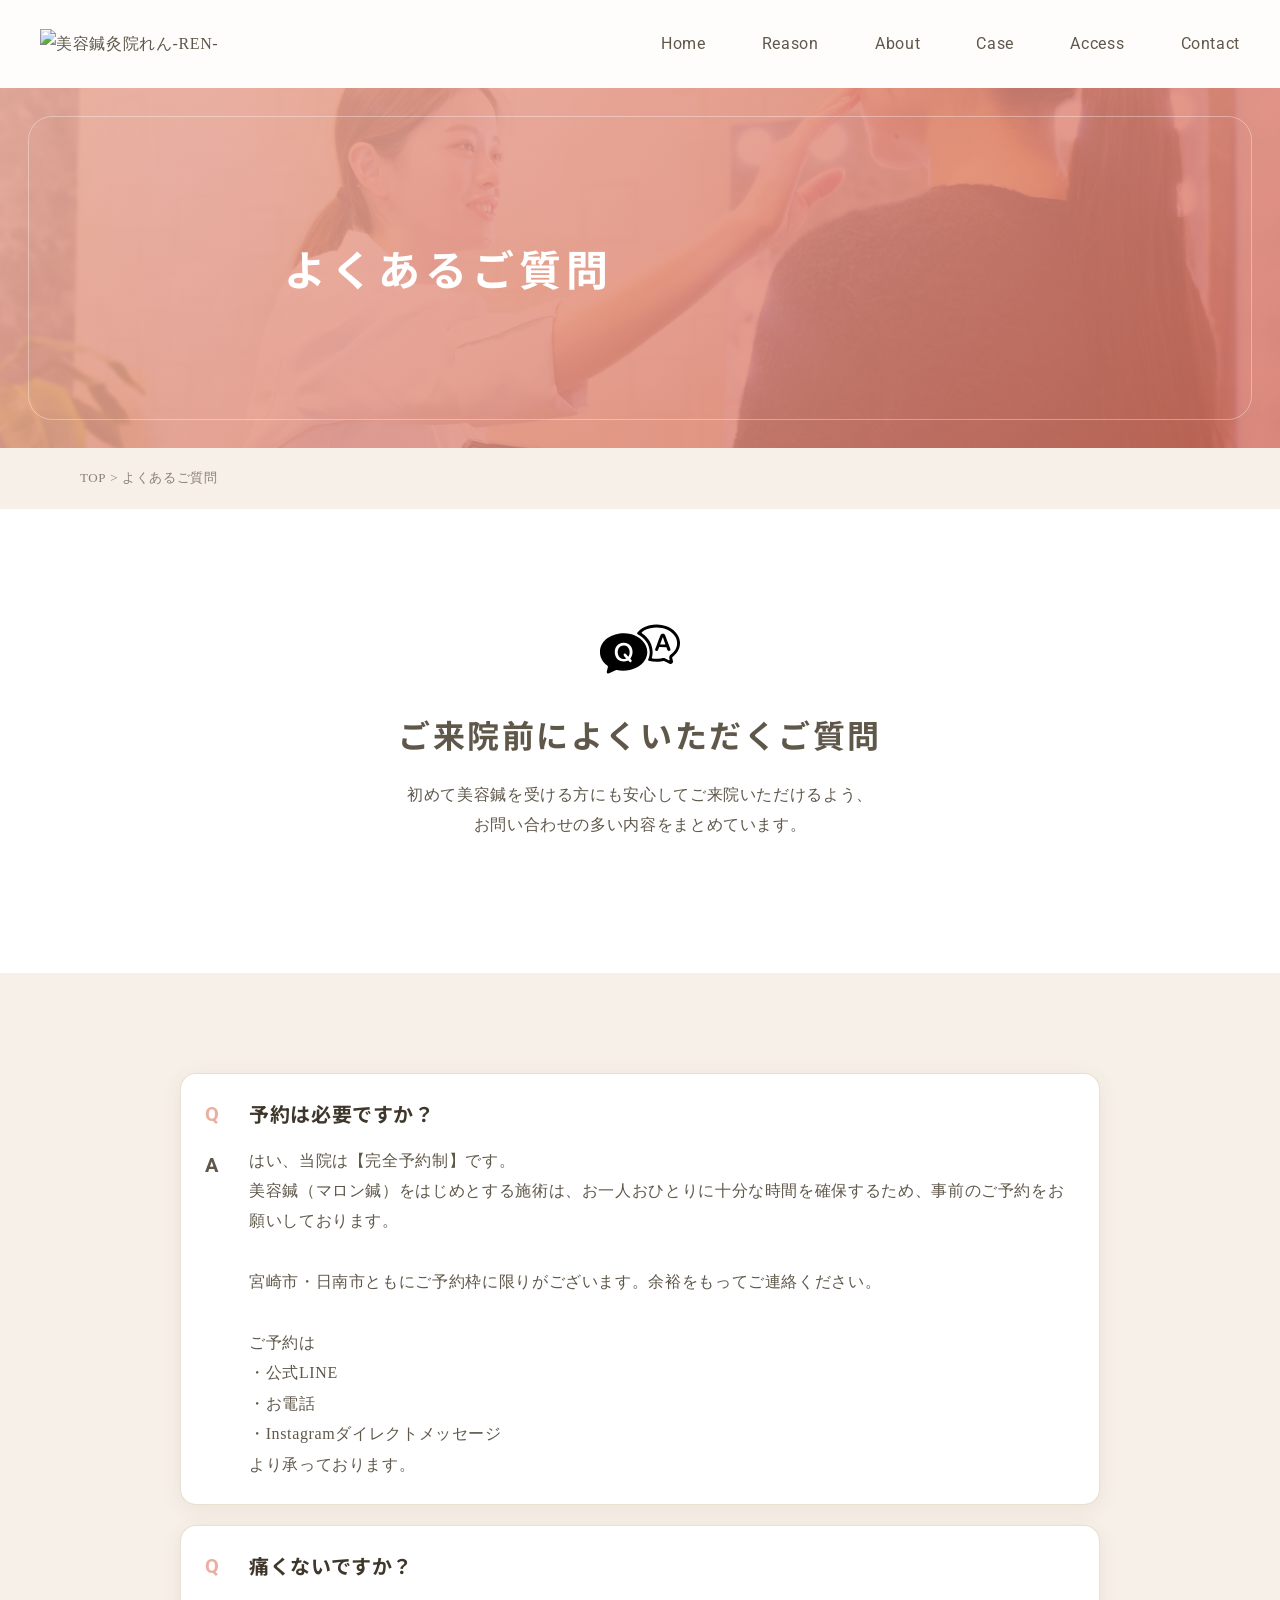
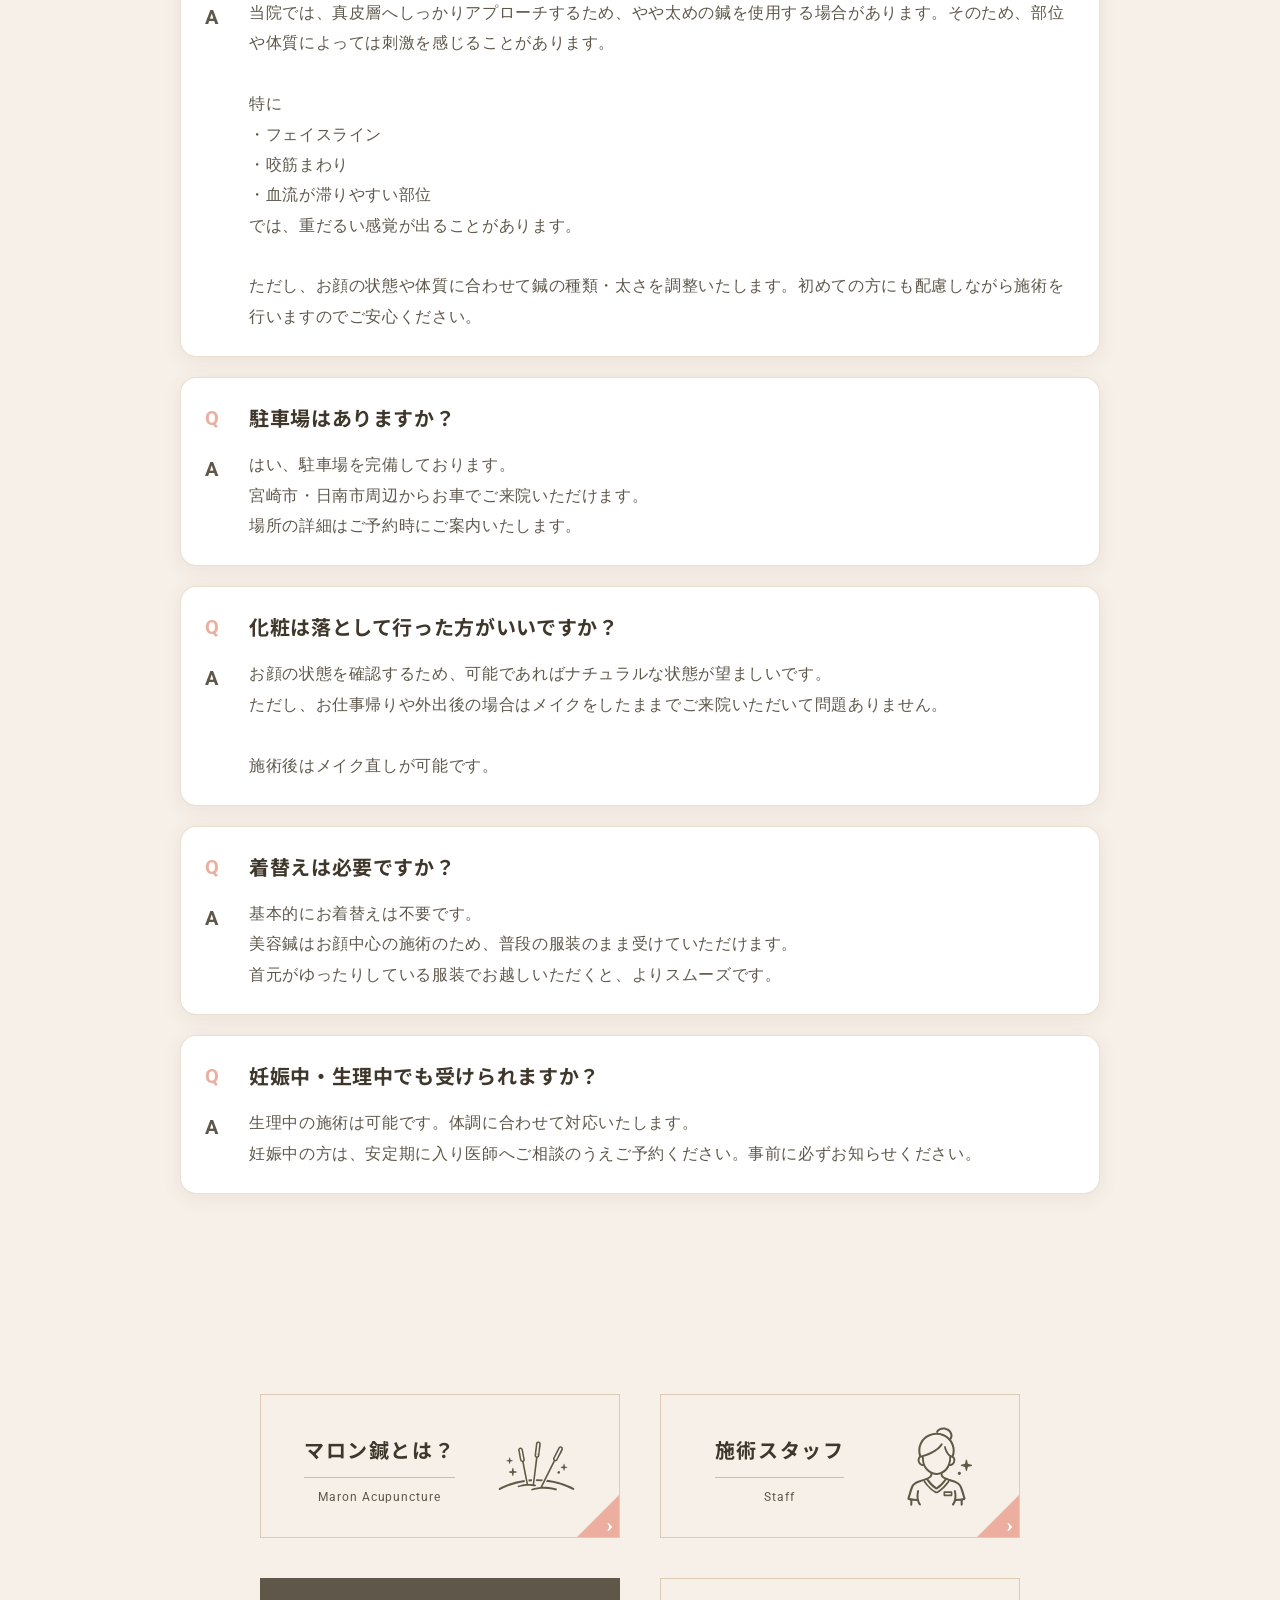
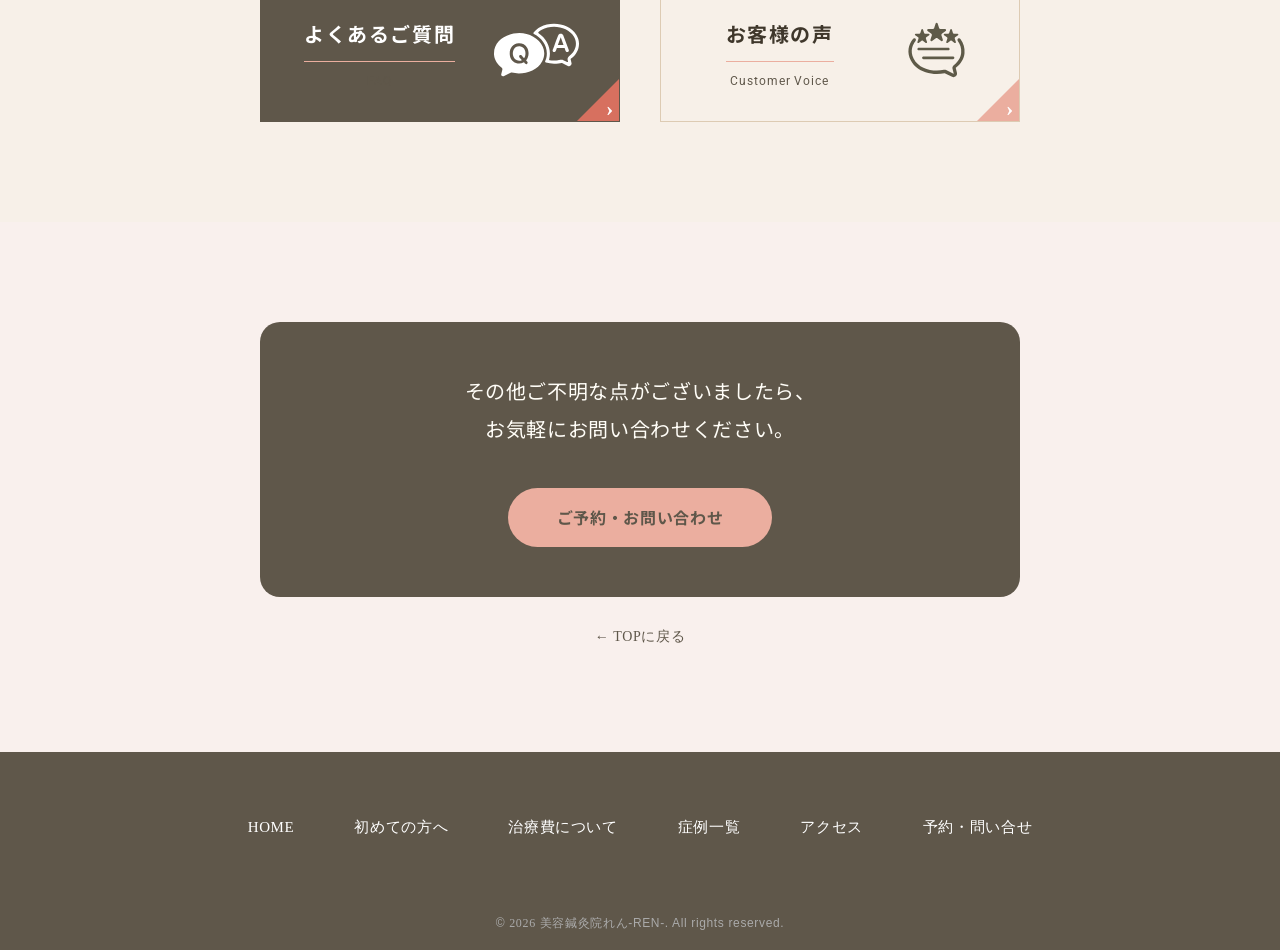
==== commit 1e263301: "refactor renewal css structure and shared components" ====
--- a/beauty/faq.html
+++ b/beauty/faq.html
@@ -16,13 +16,13 @@
   <link href="css/mobile_common.css?20251021" rel="stylesheet" type="text/css" media="all" />
   <link href="css/mobile_layout.css?20251021" rel="stylesheet" type="text/css" media="all" />
   <link href="css/mobile_style.css?20251021" rel="stylesheet" type="text/css" media="all" />
-  <link href="css/renewal.css?20260312" rel="stylesheet" type="text/css" media="all" />
+  <link href="css/renewal.css?20260318" rel="stylesheet" type="text/css" media="all" />
 
   <script type="text/javascript" src="https://ajax.googleapis.com/ajax/libs/jquery/3.3.1/jquery.min.js"></script>
 
   <link rel="preconnect" href="https://fonts.googleapis.com">
   <link rel="preconnect" href="https://fonts.gstatic.com" crossorigin>
-  <link href="https://fonts.googleapis.com/css2?family=Noto+Serif+JP:wght@400;500;700&family=Roboto:ital,wght@0,100..900;1,100..900&display=swap" rel="stylesheet">
+  <link href="https://fonts.googleapis.com/css2?family=Noto+Sans+JP:wght@400;500;700&family=Noto+Serif+JP:wght@400;500;700&family=Roboto:ital,wght@0,100..900;1,100..900&display=swap" rel="stylesheet">
 
   <script type="text/javascript">
     jQuery(function(){
@@ -33,7 +33,7 @@
   </script>
   <script type="text/javascript">var now=new Date();function LoadProc(){document.getElementById("DateTimeDisp").innerHTML=now.getFullYear();}</script>
 </head>
-<body onload="LoadProc();">
+<body class="theme-apricot page-subpage" onload="LoadProc();">
   <noscript><iframe src="https://www.googletagmanager.com/ns.html?id=GTM-NPD2GJWM" height="0" width="0" style="display:none;visibility:hidden"></iframe></noscript>
 
   <div class="pc">
@@ -91,10 +91,9 @@
     </div>
   </div>
 
-  <div class="subpage-hero">
-    <div>
+  <div class="subpage-hero subpage-hero--faq">
+    <div class="subpage-hero__inner">
       <h1 class="subpage-hero__title">よくあるご質問</h1>
-      <p class="subpage-hero__sub">Q&amp;A</p>
     </div>
   </div>
 
@@ -103,66 +102,125 @@
   </div>
 
   <div id="wrapper">
-    <div class="subpage-content">
-
-      <ul class="faq-list">
-        <li class="faq-item">
-          <h3 class="faq-item__question">予約は必要ですか？</h3>
-          <div class="faq-item__answer">
-            <p>はい、当院は【完全予約制】です。<br>美容鍼（マロン鍼）をはじめとする施術は、お一人おひとりに十分な時間を確保するため、事前のご予約をお願いしております。</p>
-            <br>
-            <p>宮崎市・日南市ともにご予約枠に限りがございます。余裕をもってご連絡ください。</p>
-            <br>
-            <p>ご予約は<br>・公式LINE<br>・お電話<br>・Instagramダイレクトメッセージ<br>より承っております。</p>
-          </div>
-        </li>
-        <li class="faq-item">
-          <h3 class="faq-item__question">痛くないですか？</h3>
-          <div class="faq-item__answer">
-            <p>当院では、真皮層へしっかりアプローチするため、やや太めの鍼を使用する場合があります。そのため、部位や体質によっては刺激を感じることがあります。</p>
-            <br>
-            <p>特に<br>・フェイスライン<br>・咬筋まわり<br>・血流が滞りやすい部位<br>では、重だるい感覚が出ることがあります。</p>
-            <br>
-            <p>ただし、お顔の状態や体質に合わせて鍼の種類・太さを調整いたします。初めての方にも配慮しながら施術を行いますのでご安心ください。</p>
-          </div>
-        </li>
-        <li class="faq-item">
-          <h3 class="faq-item__question">駐車場はありますか？</h3>
-          <div class="faq-item__answer">
-            <p>はい、駐車場を完備しております。<br>宮崎市・日南市周辺からお車でご来院いただけます。<br>場所の詳細はご予約時にご案内いたします。</p>
-          </div>
-        </li>
-        <li class="faq-item">
-          <h3 class="faq-item__question">化粧は落として行った方がいいですか？</h3>
-          <div class="faq-item__answer">
-            <p>お顔の状態を確認するため、可能であればナチュラルな状態が望ましいです。<br>ただし、お仕事帰りや外出後の場合はメイクをしたままでご来院いただいて問題ありません。</p>
-            <br>
-            <p>施術後はメイク直しが可能です。</p>
-          </div>
-        </li>
-        <li class="faq-item">
-          <h3 class="faq-item__question">着替えは必要ですか？</h3>
-          <div class="faq-item__answer">
-            <p>基本的にお着替えは不要です。<br>美容鍼はお顔中心の施術のため、普段の服装のまま受けていただけます。<br>首元がゆったりしている服装でお越しいただくと、よりスムーズです。</p>
-          </div>
-        </li>
-        <li class="faq-item">
-          <h3 class="faq-item__question">妊娠中・生理中でも受けられますか？</h3>
-          <div class="faq-item__answer">
-            <p>生理中の施術は可能です。体調に合わせて対応いたします。<br>妊娠中の方は、安定期に入り医師へご相談のうえご予約ください。事前に必ずお知らせください。</p>
-          </div>
-        </li>
-      </ul>
-
-      <div class="subpage-cta">
-        <p class="subpage-cta__text">その他ご不明な点がございましたら、<br>お気軽にお問い合わせください。</p>
-        <a href="https://miyazaki-ren.com/beauty/#form" class="subpage-cta__button">ご予約・お問い合わせ</a>
-      </div>
-      <div class="subpage-back">
-        <a href="index.html">← TOPに戻る</a>
-      </div>
-
-    </div>
+    <section class="section-fullwidth section-bg-white">
+      <div class="section-fullwidth__inner subpage-section subpage-section--center">
+        <div class="section-header">
+          <img src="images/icon_faq.svg" alt="" class="heading-icon">
+          <h2 class="section-title">ご来院前によくいただくご質問</h2>
+        </div>
+        <div class="faq-intro">
+          <p class="text-copy">初めて美容鍼を受ける方にも安心してご来院いただけるよう、<br class="pc-only">お問い合わせの多い内容をまとめています。</p>
+        </div>
+      </div>
+    </section>
+
+    <section class="section-fullwidth section-bg-base-alt">
+      <div class="section-fullwidth__inner subpage-section">
+        <ul class="faq-list">
+          <li class="faq-item info-card info-card-surface">
+            <h3 class="faq-item__question">予約は必要ですか？</h3>
+            <div class="faq-item__answer">
+              <p>はい、当院は【完全予約制】です。<br>美容鍼（マロン鍼）をはじめとする施術は、お一人おひとりに十分な時間を確保するため、事前のご予約をお願いしております。</p>
+              <br>
+              <p>宮崎市・日南市ともにご予約枠に限りがございます。余裕をもってご連絡ください。</p>
+              <br>
+              <p>ご予約は<br>・公式LINE<br>・お電話<br>・Instagramダイレクトメッセージ<br>より承っております。</p>
+            </div>
+          </li>
+          <li class="faq-item info-card info-card-surface">
+            <h3 class="faq-item__question">痛くないですか？</h3>
+            <div class="faq-item__answer">
+              <p>当院では、真皮層へしっかりアプローチするため、やや太めの鍼を使用する場合があります。そのため、部位や体質によっては刺激を感じることがあります。</p>
+              <br>
+              <p>特に<br>・フェイスライン<br>・咬筋まわり<br>・血流が滞りやすい部位<br>では、重だるい感覚が出ることがあります。</p>
+              <br>
+              <p>ただし、お顔の状態や体質に合わせて鍼の種類・太さを調整いたします。初めての方にも配慮しながら施術を行いますのでご安心ください。</p>
+            </div>
+          </li>
+          <li class="faq-item info-card info-card-surface">
+            <h3 class="faq-item__question">駐車場はありますか？</h3>
+            <div class="faq-item__answer">
+              <p>はい、駐車場を完備しております。<br>宮崎市・日南市周辺からお車でご来院いただけます。<br>場所の詳細はご予約時にご案内いたします。</p>
+            </div>
+          </li>
+          <li class="faq-item info-card info-card-surface">
+            <h3 class="faq-item__question">化粧は落として行った方がいいですか？</h3>
+            <div class="faq-item__answer">
+              <p>お顔の状態を確認するため、可能であればナチュラルな状態が望ましいです。<br>ただし、お仕事帰りや外出後の場合はメイクをしたままでご来院いただいて問題ありません。</p>
+              <br>
+              <p>施術後はメイク直しが可能です。</p>
+            </div>
+          </li>
+          <li class="faq-item info-card info-card-surface">
+            <h3 class="faq-item__question">着替えは必要ですか？</h3>
+            <div class="faq-item__answer">
+              <p>基本的にお着替えは不要です。<br>美容鍼はお顔中心の施術のため、普段の服装のまま受けていただけます。<br>首元がゆったりしている服装でお越しいただくと、よりスムーズです。</p>
+            </div>
+          </li>
+          <li class="faq-item info-card info-card-surface">
+            <h3 class="faq-item__question">妊娠中・生理中でも受けられますか？</h3>
+            <div class="faq-item__answer">
+              <p>生理中の施術は可能です。体調に合わせて対応いたします。<br>妊娠中の方は、安定期に入り医師へご相談のうえご予約ください。事前に必ずお知らせください。</p>
+            </div>
+          </li>
+        </ul>
+      </div>
+    </section>
+
+    <section class="section-fullwidth section-bg-base">
+      <div class="section-fullwidth__inner section-fullwidth__inner--narrow subpage-nav">
+        <div class="banner-links__grid">
+          <a href="maron.html" class="banner-links__item">
+            <div class="banner-links__item-content">
+              <span class="banner-links__item-title">マロン鍼とは？</span>
+              <span class="banner-links__item-sub">Maron Acupuncture</span>
+            </div>
+            <div class="banner-links__item-icon">
+              <img src="images/icon_maron.svg" alt="">
+            </div>
+          </a>
+          <a href="staff.html" class="banner-links__item">
+            <div class="banner-links__item-content">
+              <span class="banner-links__item-title">施術スタッフ</span>
+              <span class="banner-links__item-sub">Staff</span>
+            </div>
+            <div class="banner-links__item-icon">
+              <img src="images/icon_staff.svg" alt="">
+            </div>
+          </a>
+          <a href="faq.html" class="banner-links__item is-current">
+            <div class="banner-links__item-content">
+              <span class="banner-links__item-title">よくあるご質問</span>
+              <span class="banner-links__item-sub">FAQ</span>
+            </div>
+            <div class="banner-links__item-icon">
+              <img src="images/icon_faq.svg" alt="">
+            </div>
+          </a>
+          <a href="voice.html" class="banner-links__item">
+            <div class="banner-links__item-content">
+              <span class="banner-links__item-title">お客様の声</span>
+              <span class="banner-links__item-sub">Customer Voice</span>
+            </div>
+            <div class="banner-links__item-icon">
+              <img src="images/icon_voice.svg" alt="">
+            </div>
+          </a>
+        </div>
+      </div>
+    </section>
+
+    <section class="section-fullwidth section-bg-main">
+      <div class="section-fullwidth__inner">
+        <div class="subpage-cta">
+          <p class="subpage-cta__text">その他ご不明な点がございましたら、<br>お気軽にお問い合わせください。</p>
+          <a href="https://miyazaki-ren.com/beauty/#form" class="subpage-cta__button button-pill button-pill--cta">ご予約・お問い合わせ</a>
+        </div>
+        <div class="subpage-back">
+          <a href="index.html">← TOPに戻る</a>
+        </div>
+      </div>
+    </section>
   </div>
 
   <div id="footer">
--- a/beauty/css/layout.css
+++ b/beauty/css/layout.css
@@ -13,10 +13,14 @@
 @media screen and (min-width: 769px) {
   /* layout */
   body {
-    min-width: 1280px;
-    margin: 0;
-    padding: 0;
-  }
+    margin: 0;
+    padding: 0;
+  }
+
+  /*
+   * LP/サブページの共通骨格を可変幅化
+   * コンテンツ本体は 1200px、外側ガターを含めて 1280px で運用する
+   */
 
   .home #header,
   .page-template-sub_top #header {
@@ -37,11 +41,13 @@
   }
   
   #header_in {
-    width: 1280px;
-    height: auto;
-    margin: 0 auto;
-    padding: 15px 50px 15px 50px;
-    display: table;
+    width: 100%;
+    max-width: none;
+    height: auto;
+    margin: 0;
+    padding: 0;
+    display: block;
+    box-sizing: border-box;
   }
 
   #main_visual {
@@ -116,11 +122,13 @@
   }
 
   #global_navi_in {
-    width: 1280px;
-    height: auto;
-    margin: 0 auto;
-    padding: 0 50px;
+    max-width: 1280px;
+    width: 100%;
+    height: auto;
+    margin: 0 auto;
+    padding: 0 40px;
     overflow: hidden;
+    box-sizing: border-box;
   }
 
   .home #wrapper,
@@ -133,18 +141,20 @@
   }
 
   .wrapper_in {
-    width: 1280px;
-    height: auto;
-    margin: 0 auto;
-    padding: 40px 100px 0 100px;
-    display: table;
+    max-width: 1280px;
+    width: 100%;
+    height: auto;
+    margin: 0 auto;
+    padding: 40px 40px 0;
+    display: table;
+    box-sizing: border-box;
   }
 
   #wrapper {
-    width: 1280px;
-    height: auto;
-    margin: 0 auto;
-    padding: 40px 100px;
+    width: 100%;
+    height: auto;
+    margin: 0;
+    padding: 0;
     display: table;
   }
 
@@ -154,6 +164,7 @@
     height: auto;
     margin: 0;
     padding: 0;
+    float: none;
   }
 
   #content {
@@ -191,11 +202,13 @@
   }
 
   #footer_top_in {
-    width: 1280px;
-    height: auto;
-    margin: 0 auto;
-    padding: 40px 50px;
-    display: table;
+    max-width: 1280px;
+    width: 100%;
+    height: auto;
+    margin: 0 auto;
+    padding: 40px;
+    display: table;
+    box-sizing: border-box;
   }
 
   #footer_bottom {
@@ -205,12 +218,14 @@
   }
 
   #footer_bottom_in {
-    width: 1280px;
-    height: auto;
-    margin: 0 auto;
-    padding: 30px 50px 25px 50px;
+    max-width: 1280px;
+    width: 100%;
+    height: auto;
+    margin: 0 auto;
+    padding: 30px 40px 25px;
     display: table;
     text-align: center;
+    box-sizing: border-box;
   }
 
   #copyright {
--- a/beauty/css/style.css
+++ b/beauty/css/style.css
@@ -10,7 +10,7 @@
 Author URI: http://www.seo-amaterasu.com/
 */
 
-@media screen and (min-width: 768px) {
+@media screen and (min-width: 769px) {
   .sp {
     display: none !important;
   }
@@ -48,6 +48,8 @@
   /* ============================================================= */
   #header_in {
     top: 0;
+    left: 0;
+    right: 0;
     width: 100% !important;
     padding: 0 !important;
     background-size: 2000px;
@@ -69,26 +71,34 @@
     display: flex;
     justify-content: space-between;
     align-items: center;
-    max-width: 100%;
-    padding: 0.5% 4%;
-    margin: auto;
+    width: 100%;
+    max-width: 1280px;
+    padding: 12px 40px;
+    margin: 0 auto;
+    box-sizing: border-box;
   }
 
   #header_in .inner_left {
     width: 200px;
     padding: 0;
     margin: 0;
+    transform: translate(-10px, 6px);
+  }
+
+  #header_in.is_active .inner_left {
+    transform: none;
   }
 
   #header_in .inner_right {
-    width: 600px;
+    width: auto;
     margin: 0;
     padding: 0;
   }
 
   .inner_right_nav {
     display: flex;
-    justify-content: space-between;
+    justify-content: flex-end;
+    gap: clamp(32px, 4.4vw, 96px);
   }
 
   #header_in .inner_right ul,
@@ -1025,6 +1035,17 @@
   z-index: 0;
 }
 
+.slick_fv,
+.slick_fv .slick-list,
+.slick_fv .slick-track,
+.slick_fv_item {
+  height: calc(100vh - 100px);
+}
+
+.slick_fv.slick-dotted.slick-slider {
+  margin-bottom: 0;
+}
+
 .slide-arrow {
   cursor: pointer;
   position: absolute;
@@ -1044,10 +1065,9 @@
 }
 
 .slick_fv_item img {
-  width: 75%;
-  height: calc(100vh - 100px);
-  height: 82vh;
-  margin: 50px auto;
+  width: 100%;
+  height: 100%;
+  margin: 0;
   object-fit: cover;
 }
 
--- a/beauty/css/mobile_layout.css
+++ b/beauty/css/mobile_layout.css
@@ -120,7 +120,7 @@
   width: 100%;
   height: auto;
   margin: 0;
-  padding: 5.208333333% 2.604166666% 0 2.604166666%;
+  padding: 0;
   display: block;
 }
 
@@ -128,7 +128,7 @@
   width: 100%;
   height: auto;
   margin: 0;
-  padding-bottom: 5.208333333%;
+  padding: 0;
   float: none;
 }
 
--- a/beauty/css/mobile_style.css
+++ b/beauty/css/mobile_style.css
@@ -381,6 +381,7 @@
     display: grid;
     grid-template-columns: 1fr 1fr;
     column-gap: 0;
+    row-gap: 0 !important;
   }
 
   #footer_bottom_in ul li a {
@@ -592,7 +593,7 @@
     color: white;
     text-decoration: none;
     text-align: center;
-    background-color: #e4789b;
+    background-color: transparent;
   }
 
   /* コンタクトフォーム */
--- a/beauty/css/renewal.css
+++ b/beauty/css/renewal.css
@@ -1,53 +1,402 @@
 @charset "utf-8";
+
 /* ============================================================= */
-/* renewal.css - 美容鍼灸院れん リニューアルスタイル               */
-/* カラー: メイン #E4C1B5 / ベース #EAE6E1 / テキスト #544C40     */
+/* renewal.css 構成                                                */
+/* 01. 変数・ベース                                                */
+/* 02. 汎用レイアウト・共通パーツ                                  */
+/* 03. 既存テーマ上書き                                            */
+/* 04. トップページ                                                */
+/* 05. サブページ共通                                              */
+/* 06. サブページ個別                                              */
+/* 07. CTA・問い合わせ導線                                         */
 /* ============================================================= */
 
+/* 01. 変数 */
 :root {
-  --color-main: #E4C1B5;
-  --color-main-dark: #d4a99b;
-  --color-base: #EAE6E1;
-  --color-text: #544C40;
-  --color-text-light: #7a7064;
+  /* 基準パレット */
+  --color-accent-light: #f9f0ed;
+  --color-accent: #ebae9f;
+  --color-accent-dark: #d7705f;
+
+  --color-base-light: #fffdf7;
+  --color-base: #f7f0e8;
+  --color-base-dark: #ddcbb3;
+
+  --color-text-light: #8a8078;
+  --color-text: #5f574a;
+  --color-text-dark: #3f372b;
+
   --color-white: #ffffff;
-  --color-dark-bg: #3a3530;
-  --font-serif: "Noto Serif JP", YuMincho, "Yu Mincho", "游明朝",
-    "ヒラギノ明朝 ProN W6", "HiraMinProN-W6", "HG明朝E", "ＭＳ Ｐ明朝",
-    "MS PMincho", "MS 明朝", serif;
-  --font-sans: "メイリオ", "Hiragino Kaku Gothic Pro W3", "ヒラギノ角ゴ Pro W3", sans-serif;
-}
-
-/* ============================================================= */
-/* ベースカラー上書き                                              */
-/* ============================================================= */
+
+  --color-base-alt: var(--color-base);
+  --color-dark-bg: var(--color-text);
+  --color-border: var(--color-base-dark);
+
+  /* 文字組 */
+  --font-primary:
+    "Noto Sans JP", "游ゴシック", "Yu Gothic", "メイリオ", sans-serif;
+  --font-accent: "Roboto", sans-serif;
+  --font-size-base: 16px;
+  --font-size-small: 13px;
+  --line-height-base: 1.9;
+  --line-height-heading: 1.6;
+  --line-height-tight: 1;
+
+  /* レイアウト */
+  --section-padding: 100px;
+  --section-padding-sp: 60px;
+  --element-gap-sm: 24px;
+  --element-gap: 40px;
+  --element-gap-lg: 50px;
+  --content-max-width: 1200px;
+  --page-gutter: 40px;
+  --page-gutter-sp: 5%;
+  --header-height: 88px;
+  --header-height-sp: 72px;
+  --space-xs: 8px;
+  --space-sm: 12px;
+  --space-md: 16px;
+  --space-lg: 20px;
+  --space-xl: 24px;
+  --space-2xl: 30px;
+  --space-3xl: 40px;
+  --space-4xl: 50px;
+  --space-5xl: 60px;
+  --space-6xl: 80px;
+
+  /* 角丸 */
+  --radius-sm: 8px;
+  --radius-md: 16px;
+  --radius-lg: 24px;
+  --radius-full: 100px;
+
+  /* ボタン */
+  --btn-radius: var(--radius-full);
+  --btn-padding: 14px 36px;
+  --btn-transition: all 0.3s ease;
+
+  /* カード */
+  --card-radius: var(--radius-md);
+  --image-radius: var(--radius-md);
+  --shadow-card: var(--shadow-soft);
+  --shadow-soft: 0 4px 20px rgba(84, 76, 64, 0.08);
+
+  /* アニメーション */
+  --transition-base: 0.3s ease;
+}
+
+.theme-apricot {
+  /* 基準パレットの差し替え */
+  --color-accent-light: #f9f0ed;
+  --color-accent: #ebae9f;
+  --color-accent-dark: #d7705f;
+  --color-base-light: #fffdf7;
+  --color-base: #f7f0e8;
+  --color-base-dark: #ddcbb3;
+  --color-text-dark: #3f372b;
+  --color-white: #ffffff;
+
+  --color-base-alt: var(--color-base);
+  --color-text: #5f574a;
+  --color-text-light: #8a8078;
+  --color-border: var(--color-base-dark);
+  --color-dark-bg: var(--color-text);
+}
+
+/* 01-1. 表示補助 */
+@media screen and (min-width: 769px) {
+  .pc {
+    width: 100%;
+  }
+}
+
+/* PC改行 */
+.pc-only {
+  display: none;
+}
+
+@media screen and (min-width: 769px) {
+  .pc-only {
+    display: inline;
+  }
+}
+
+/* SP改行 */
+.sp-only {
+  display: inline;
+}
+
+@media screen and (min-width: 769px) {
+  .sp-only {
+    display: none;
+  }
+}
+
+/* 折り返し禁止 */
+.nowrap {
+  display: inline-block;
+}
+
+/* 01-2. ベース */
+html {
+  overflow-x: hidden;
+}
+
 body {
   background-color: var(--color-base);
   color: var(--color-text);
+  font-family: var(--font-primary);
+  font-size: var(--font-size-base);
+  line-height: var(--line-height-base);
+  letter-spacing: 0.04em;
+  overflow-x: hidden;
+}
+
+body.page-subpage {
+  padding-top: var(--header-height);
+}
+
+img {
+  max-width: 100%;
+  height: auto;
+}
+
+button,
+input,
+textarea,
+select {
+  font: inherit;
+  color: inherit;
+}
+
+textarea {
+  line-height: inherit;
+}
+
+/* リンク */
+a {
+  text-decoration: none !important;
+  color: inherit;
+}
+
+a:link,
+a:visited,
+a:active {
+  text-decoration: none !important;
+  color: inherit !important;
+}
+
+a:hover {
+  text-decoration: none !important;
+  color: var(--color-text) !important;
 }
 
 #wrapper {
+  background-color: transparent;
+}
+
+/* 既存テーマのリセット */
+#content .post {
+  padding-bottom: 0 !important;
+  background-color: transparent !important;
+}
+
+#content {
+  background-color: transparent !important;
+}
+
+/* 02. 汎用レイアウト */
+
+/* 02-0. セクション外枠 */
+.section-fullwidth {
+  width: 100%;
+  padding: var(--section-padding) 0;
+}
+
+.section-fullwidth__inner {
+  max-width: var(--content-max-width);
+  margin: 0 auto;
+  padding: 0 var(--page-gutter);
+}
+
+.section-fullwidth__inner--narrow {
+  max-width: 840px;
+}
+
+/* 02-0-1. 背景バリエーション */
+.section-bg-white {
   background-color: var(--color-white);
 }
 
-/* ヘッダーアクティブ時 */
-#header_in.is_active {
-  background: rgba(234, 230, 225, 0.95) !important;
+.section-bg-base {
+  background-color: var(--color-base);
+}
+
+.section-bg-base-light {
+  background-color: var(--color-base-light);
+}
+
+.section-bg-base-alt {
+  background-color: var(--color-base-alt);
+}
+
+.section-bg-main {
+  background-color: var(--color-accent-light);
+}
+
+/* 02-0-2. 暗背景 */
+.section-bg-dark {
+  background-color: var(--color-dark-bg);
+  color: var(--color-white);
+}
+
+/* 02-0-3. 共通見出し */
+.section-title,
+#content #question h2 {
+  font-family: var(--font-primary);
+  font-size: 32px;
+  font-weight: 700;
+  color: var(--color-text);
+  text-align: center;
+  letter-spacing: 0.08em;
+  line-height: var(--line-height-heading);
+}
+
+.section-title {
+  margin-bottom: var(--element-gap);
+}
+
+#content #question h2 span {
+  display: block;
+  font-family: var(--font-accent);
+  font-size: var(--font-size-small);
+  font-weight: 400;
+  color: var(--color-text);
+  letter-spacing: 0.1em;
+  margin-top: 8px;
+}
+
+/* 02-0-4. 共通本文 */
+.text-copy,
+.subpage-hero__text,
+.subpage-cta__text {
+  text-align: center;
+  margin-left: auto;
+  margin-right: auto;
+}
+
+.text-copy {
+  font-size: var(--font-size-base);
+  line-height: var(--line-height-base);
+  color: var(--color-text-light);
+}
+
+.section-header {
+  text-align: center;
+}
+
+.section-copy {
+  text-align: center;
+  margin-bottom: var(--space-3xl);
+}
+
+.section-bg-dark .section-title {
+  color: var(--color-white);
+}
+
+.section-bg-dark .text-copy,
+.subpage-hero__text,
+.subpage-cta__text {
+  color: rgba(255, 255, 255, 0.8);
+}
+
+@media screen and (max-width: 768px) {
+  .section-fullwidth {
+    padding: var(--section-padding-sp) 0;
+  }
+
+  .section-fullwidth__inner {
+    padding: 0 var(--page-gutter-sp);
+  }
+
+  .section-title {
+    font-size: 22px;
+  }
+}
+
+/* 既存テーマ部品 */
+#header_in {
+  height: var(--header-height);
+}
+
+#header_in .header_box {
+  height: 100%;
+  padding: 0 var(--page-gutter);
+}
+
+#header_in .inner_left {
+  transform: none;
+  display: flex;
+  align-items: center;
+}
+
+#header_in.is_active,
+.theme-apricot #header_in.is_active {
+  background: rgba(255, 255, 255, 0.85) !important;
+  backdrop-filter: blur(12px) !important;
+  -webkit-backdrop-filter: blur(12px) !important;
+}
+
+#header_in:not(.is_active) .inner_right_nav li a,
+#header_in:not(.is_active) #nav ul li a {
+  color: var(--color-white) !important;
+}
+
+#header_in.is_active .inner_right_nav li a,
+#header_in.is_active #nav ul li a {
+  color: var(--color-text) !important;
+}
+
+#global_navi {
+  background-color: var(--color-dark-bg) !important;
+}
+
+@media screen and (max-width: 768px) {
+  #header_in {
+    height: var(--header-height-sp);
+  }
+
+  #header_in .header_box {
+    height: 100%;
+    padding: 0 var(--page-gutter-sp);
+  }
 }
 
 /* フッター */
 #footer_bottom {
   background-color: var(--color-dark-bg);
-  padding: 30px 0;
+  padding: var(--space-2xl) 0;
+}
+
+#footer_bottom_in ul {
+  flex-wrap: wrap !important;
+  row-gap: var(--element-gap-sm) !important;
+}
+
+@media screen and (max-width: 768px) {
+  #footer_bottom_in ul {
+    row-gap: 0 !important;
+  }
 }
 
 #footer_bottom_in ul li a {
-  color: #ccc !important;
+  color: var(--color-white) !important;
   text-decoration: none;
+  white-space: nowrap !important;
 }
 
 #footer_bottom_in ul li a:hover {
-  color: var(--color-main) !important;
+  color: var(--color-accent) !important;
 }
 
 #copyright {
@@ -55,523 +404,1096 @@
   padding: 15px 0;
 }
 
-/* フォームの必須ラベル */
-#form table th span {
-  background-color: var(--color-main) !important;
+@media screen and (max-width: 768px) {
+  #copyright {
+    padding-bottom: 75px; /* 固定CTA(60px) + 余白(15px) */
+    margin-bottom: 0;
+  }
+}
+
+#copyright p {
+  color: #aaa !important;
+}
+
+/* 02-2. ボタン */
+.button-pill,
+.store_tel_cta,
+.store_link_cta,
+.store_line_cta,
+.subpage-cta__button {
+  display: inline-block;
+  font-family: var(--font-primary) !important;
+  font-weight: 700;
+  border-radius: var(--btn-radius) !important;
+  padding: var(--btn-padding) !important;
+  height: auto !important;
+  font-size: var(--font-size-base) !important;
+  line-height: var(--line-height-heading);
+  text-align: center;
+  border: 1px solid transparent;
+  transition: var(--btn-transition) !important;
+  cursor: pointer;
+}
+
+.button-pill:hover,
+.store_tel_cta:hover,
+.store_link_cta:hover,
+.store_line_cta:hover,
+.subpage-cta__button:hover {
+  text-decoration: none;
+}
+
+.button-pill--outline,
+.button-pill--outline:link,
+.button-pill--outline:visited,
+.store_tel_cta,
+.store_tel_cta:link,
+.store_tel_cta:visited {
+  background-color: var(--color-white) !important;
+  color: var(--color-accent-dark) !important;
+  border-color: var(--color-accent-dark) !important;
+}
+
+.button-pill--outline:hover,
+.store_tel_cta:hover {
+  opacity: 0.8 !important;
+  color: var(--color-accent-dark) !important;
+}
+
+.button-pill--accent,
+.button-pill--accent:link,
+.button-pill--accent:visited,
+.store_link_cta,
+.store_link_cta:link,
+.store_link_cta:visited {
+  background-color: var(--color-accent-dark) !important;
   color: var(--color-white) !important;
 }
 
-#form table th {
-  background-color: #f5ebe7 !important;
+.button-pill--accent:hover,
+.store_link_cta:hover {
+  opacity: 0.8 !important;
+  color: var(--color-white) !important;
+}
+
+.button-pill--line,
+.button-pill--line:link,
+.button-pill--line:visited,
+.store_line_cta,
+.store_line_cta:link,
+.store_line_cta:visited {
+  background-color: #06c755 !important;
+  color: var(--color-white) !important;
+}
+
+.button-pill--line:hover,
+.store_line_cta:hover {
+  opacity: 0.8 !important;
+  color: var(--color-white) !important;
+}
+
+.store_tel_cta,
+.store_link_cta,
+.store_line_cta {
+  display: block;
+  width: 100%;
+  margin-bottom: var(--space-xs);
+}
+
+.store_line_cta {
+  margin-bottom: 0;
+}
+
+.button-pill--cta,
+.button-pill--cta:link,
+.button-pill--cta:visited,
+.subpage-cta__button,
+.subpage-cta__button:link,
+.subpage-cta__button:visited {
+  padding: 16px 48px !important;
+  background-color: var(--color-accent) !important;
+  color: var(--color-dark-bg) !important;
+}
+
+.button-pill--cta:hover,
+.subpage-cta__button:hover {
+  background-color: var(--color-accent-dark) !important;
+  color: var(--color-white) !important;
+}
+
+/* 02-3. 情報カード */
+.info-card {
+  border-radius: var(--card-radius);
+  padding: var(--space-xl);
+}
+
+.info-card-soft {
+  background-color: var(--color-base-light);
+  border: 1px solid var(--color-accent);
+}
+
+.info-card-surface {
+  background-color: var(--color-white);
+  border: 1px solid rgba(221, 203, 179, 0.6);
+  box-shadow: var(--shadow-card);
+}
+
+.info-card-dark {
+  border-radius: var(--card-radius);
+  padding: var(--space-xl);
+  background-color: var(--color-dark-bg);
+  color: var(--color-white);
+}
+
+/* 02-3-1. 情報リスト */
+.info-list,
+.store-section__table {
+  margin: var(--space-4xl) auto;
+}
+
+.info-list__row,
+.store-section__row {
+  display: flex;
+  align-items: center;
+  justify-content: center;
+  padding: var(--space-lg) 0;
+  border-top: 1px solid #e5e5e5;
+}
+
+.info-list__row:last-of-type,
+.store-section__row:last-of-type {
+  border-bottom: 1px solid #e5e5e5;
+}
+
+.info-list__label,
+.store-section__label {
+  width: 10%;
+  color: #999;
+  font-size: var(--font-size-base);
+  font-weight: 700;
+  text-align: left;
+}
+
+.info-list__value,
+.store-section__value {
+  flex: 1;
+  padding: 0 var(--space-lg);
+  font-size: var(--font-size-base);
+}
+
+@media screen and (max-width: 768px) {
+  .info-list,
+  .store-section__table {
+    max-width: 100%;
+    margin: var(--space-2xl) auto;
+    padding: 0 2%;
+  }
+
+  .info-list__row,
+  .store-section__row {
+    padding: var(--space-sm) 0;
+  }
+
+  .info-list__label,
+  .store-section__label {
+    width: 20%;
+    font-size: var(--font-size-base);
+  }
+
+  .info-list__value,
+  .store-section__value {
+    padding: 0 var(--space-lg);
+    font-size: var(--font-size-base);
+  }
+}
+
+/* 02-4. 見出し装飾 */
+#content .heading-underlined {
+  position: relative;
+  padding-bottom: var(--space-xl) !important;
+}
+
+#content .heading-underlined::before {
+  content: "";
+  position: absolute;
+  display: block !important;
+  width: 65px;
+  height: 2px;
+  left: 50%;
+  transform: translateX(-50%);
+  background: var(--color-accent) !important;
+  bottom: 0;
+}
+
+/* 02-5. フッター補助 */
+.footer-popup ul li a {
+  background: var(--color-accent) !important;
+}
+
+/* 03. 既存テーマ上書き */
+#content #question h2::before {
+  display: none !important;
+}
+
+#content #question h2 {
+  font-size: 32px !important;
+  color: var(--color-text-dark) !important;
+  background: none !important;
+  border: none !important;
+  padding: 0 !important;
+}
+
+#content #question h2 {
+  display: block !important;
+  text-shadow: none !important;
+  border-bottom: none !important;
+  margin-top: var(--section-padding) !important;
+  margin-bottom: var(--element-gap-lg) !important;
+}
+
+#content #question h2 span {
+  color: var(--color-text);
+}
+
+/* 03-1. 既存見出し上書き */
+#content h1,
+#content h2,
+#content h3 {
+  font-family: var(--font-primary) !important;
+  text-align: center !important;
+  padding: 0 !important;
+  border: none !important;
+  background: none !important;
+}
+
+/* h1 */
+#content h1 {
+  font-size: 32px !important;
+  font-weight: 700 !important;
   color: var(--color-text) !important;
-}
-
-.contact-botan input {
-  background-color: var(--color-main) !important;
-  color: var(--color-white) !important;
-}
-
-.contact-botan input:hover {
-  background-color: var(--color-main-dark) !important;
-}
-
-/* CTAボタン色上書き */
-.store_tel_cta {
-  color: var(--color-main) !important;
-  border-color: var(--color-main) !important;
-}
-
-.store_link_cta {
-  background-color: var(--color-main) !important;
-}
-
-.store_link_cta:hover {
-  background-color: var(--color-main-dark) !important;
-}
-
-/* 店舗タイトル下線 */
-#content h3.store_ttl::before {
-  background: var(--color-main) !important;
-}
-
-/* SP フッターポップアップ */
-.footer-popup ul li a {
-  background: var(--color-main) !important;
-}
-
-/* Q&A既存スタイル上書き */
-#content #question h2 {
-  background: none !important;
-  color: var(--color-text) !important;
+  letter-spacing: 0.08em !important;
+  line-height: var(--line-height-heading) !important;
+  margin-bottom: var(--element-gap-lg) !important;
+}
+
+/* h2 */
+#content h2 {
+  display: block !important;
+  width: 100% !important;
+  font-size: 26px !important;
+  font-weight: 700 !important;
+  line-height: var(--line-height-heading) !important;
+  letter-spacing: 0.08em !important;
   text-shadow: none !important;
-  padding: 0 !important;
-  font-size: 28px;
-  font-family: var(--font-serif);
-  text-align: center;
-  border: none;
-  margin-top: 60px;
-  margin-bottom: 40px;
-}
-
-#content #question h2 span {
+  margin-bottom: var(--element-gap) !important;
+  clear: both !important;
+  color: var(--color-text-dark) !important;
+  background-image: none !important;
+}
+
+/* h2 疑似要素リセット */
+#content h2::before {
+  display: none !important;
+}
+
+/* h3 */
+#content h3 {
+  font-size: 22px !important;
+  font-weight: 500 !important;
+  color: var(--color-text-dark) !important;
+  line-height: var(--line-height-heading) !important;
+  letter-spacing: 0.04em !important;
+  margin-bottom: var(--space-md) !important;
+}
+
+/* 03-2. 旧テーマ互換 */
+#sidebar h2 {
+  background-color: var(--color-accent) !important;
+}
+
+.side_new dt {
+  color: var(--color-accent) !important;
+}
+
+/* 03-3. 旧料金表互換 */
+.price_card .badge,
+.price_tag {
+  background-color: var(--color-accent) !important;
+}
+
+/* 04-0. トップページ共通 */
+#lead {
+  width: 100%;
+  padding: var(--section-padding) 0 !important;
+  background-color: var(--color-base-light);
+  text-align: center;
+  margin-bottom: 0 !important;
+}
+
+#lead .lead_title {
+  font-family: var(--font-primary) !important;
+  font-size: 26px !important;
+  font-weight: 700 !important;
+  color: var(--color-text-dark) !important;
+  margin-bottom: var(--element-gap) !important;
+}
+
+@media screen and (max-width: 768px) {
+  #lead {
+    padding: var(--section-padding-sp) 0 !important;
+  }
+
+  #lead .lead_title {
+    transform: translateX(0.5em);
+  }
+}
+
+#lead .lead_title::after {
+  display: none !important;
+}
+
+.text-copy,
+.text-body,
+.maron-approach__text,
+.staff-profile__text,
+.faq-item__answer,
+.voice-card__text {
+  font-size: var(--font-size-base);
+  line-height: var(--line-height-base);
+  text-align: center;
+  color: var(--color-text);
+}
+
+#lead .text-copy {
+  padding: 0 var(--page-gutter);
+  text-align: center;
+  font-family: var(--font-primary) !important;
+  margin-top: var(--element-gap) !important;
+}
+
+/* 04-1. トップページ補助 */
+#nav ul li a:hover {
+  color: var(--color-accent) !important;
+}
+
+/* 04-2. トップページ共通パーツ */
+.heading-icon {
   display: block;
-  font-size: 14px;
-  color: var(--color-main);
-  font-family: "Roboto", sans-serif;
+  width: 80px;
+  height: auto;
+  margin: 0 auto var(--space-lg);
+}
+
+/* 04-3. トップページセクション */
+.concerns-section__inner,
+.custom-care-section__inner {
+  text-align: center;
+}
+
+.results-section {
+  background-color: var(--color-accent-light);
+}
+
+.results-section__title {
+  margin-bottom: var(--space-3xl) !important;
+}
+
+.results-section__grid {
+  display: flex;
+  flex-direction: column;
+  align-items: center;
+  gap: var(--space-5xl);
+  margin: 0 auto;
+  padding: var(--space-6xl) var(--section-padding);
+  background-color: var(--color-white);
+  background-image:
+    linear-gradient(rgba(212, 168, 154, 0.15) 1px, transparent 1px),
+    linear-gradient(90deg, rgba(212, 168, 154, 0.15) 1px, transparent 1px);
+  background-size: 20px 20px;
+}
+
+.results-section__item {
+  width: 100%;
+  border-radius: 0;
+  overflow: visible;
+}
+
+.results-section__item-label {
+  display: flex;
+  margin-bottom: 0;
+}
+
+.results-section__item-label span {
+  flex: 1;
+  padding: var(--space-sm) 0;
+  font-size: var(--font-size-small);
+  font-weight: 500;
+  text-align: center;
   letter-spacing: 0.1em;
-  margin-top: 8px;
-}
-
-/* リードセクション上書き */
-#lead .lead_title::after {
-  background-color: var(--color-main) !important;
-}
-
-#content h3 {
-  color: var(--color-text) !important;
-}
-
-/* ============================================================= */
-/* ヒーローセクション（リニューアル）                               */
-/* ============================================================= */
-.hero-renewal {
-  position: relative;
-  width: 100%;
-  overflow: hidden;
-}
-
-.hero-renewal img {
-  width: 100%;
-  height: 85vh;
-  object-fit: cover;
-  display: block;
-}
-
-.hero-renewal__overlay {
-  position: absolute;
-  bottom: 0;
-  left: 0;
-  right: 0;
-  padding: 60px 5%;
-  background: linear-gradient(to top, rgba(0,0,0,0.5) 0%, rgba(0,0,0,0) 100%);
-}
-
-.hero-renewal__copy {
+}
+
+.results-section__item-label span:first-child {
+  background-color: var(--color-text);
   color: var(--color-white);
-  font-family: var(--font-serif);
-  font-size: 28px;
-  line-height: 1.8;
-  letter-spacing: 0.15em;
-  text-shadow: 0 2px 8px rgba(0,0,0,0.3);
-}
-
-@media screen and (max-width: 768px) {
-  .hero-renewal img {
-    height: 60vh;
-  }
-  .hero-renewal__overlay {
-    padding: 30px 5%;
-  }
-  .hero-renewal__copy {
-    font-size: 18px;
-    line-height: 1.7;
-    letter-spacing: 0.1em;
-  }
-}
-
-/* ============================================================= */
-/* Before/After セクション（3枚横並び）                            */
-/* ============================================================= */
-.bf-section {
-  padding: 80px 0;
-  background-color: var(--color-white);
-}
-
-.bf-section__title {
-  text-align: center;
-  font-family: var(--font-serif);
-  font-size: 22px;
+}
+
+.results-section__item-label span:last-child {
+  background-color: var(--color-accent);
   color: var(--color-text);
-  margin-bottom: 40px;
-  line-height: 1.6;
-}
-
-.bf-section__grid {
-  display: flex;
-  justify-content: center;
-  gap: 20px;
-  max-width: 1060px;
-  margin: 0 auto;
-  padding: 0 20px;
-}
-
-.bf-section__item {
-  flex: 1;
-  max-width: 330px;
-  border-radius: 8px;
-  overflow: hidden;
-  box-shadow: 0 2px 12px rgba(0,0,0,0.08);
-}
-
-.bf-section__item img {
+}
+
+.results-section__item-img {
+  box-shadow: 0 8px 24px rgba(84, 76, 64, 0.15);
+}
+
+.results-section__item img {
   width: 100%;
   height: auto;
   display: block;
 }
 
 @media screen and (max-width: 768px) {
-  .bf-section {
-    padding: 50px 0;
-  }
-  .bf-section__title {
+  .heading-icon {
+    width: 64px;
+    margin-bottom: var(--space-sm);
+  }
+
+  .results-section__title {
+    font-size: var(--space-lg);
+    padding: 0 5%;
+    margin-bottom: var(--space-2xl);
+  }
+  .results-section__grid {
+    gap: var(--space-3xl);
+    padding: var(--space-3xl) 5%;
+    margin: 0;
+    max-width: 100%;
+  }
+  .results-section__item {
+    width: 100%;
+  }
+}
+
+/* 04-4. お悩みセクション */
+.concerns-section {
+  background-color: var(--color-base-light);
+}
+
+.concerns-section__title {
+  margin-bottom: var(--space-sm) !important;
+}
+
+.concerns-section__list {
+  list-style: none;
+  padding: var(--space-4xl) var(--space-5xl);
+  margin: 0 auto var(--space-3xl);
+  display: inline-block;
+  text-align: left;
+  background-color: var(--color-white);
+  border-radius: var(--radius-sm);
+  border: 1px solid var(--color-accent);
+}
+
+.concerns-section__list li {
+  font-size: var(--font-size-base);
+  line-height: var(--line-height-base);
+  color: var(--color-text);
+  position: relative;
+  padding-left: 32px;
+  margin-bottom: var(--space-sm);
+}
+
+.concerns-section__list li:last-child {
+  margin-bottom: 0;
+}
+
+.concerns-section__list li::before {
+  content: "✓";
+  position: absolute;
+  left: 0;
+  top: 2px;
+  width: 20px;
+  height: 20px;
+  font-size: 12px;
+  font-weight: bold;
+  color: var(--color-white);
+  background-color: var(--color-accent);
+  border-radius: 50%;
+  display: flex;
+  align-items: center;
+  justify-content: center;
+  padding-top: 2px;
+}
+
+.concerns-section__cta {
+  font-family: var(--font-primary);
+  font-size: var(--space-lg);
+  font-weight: 700;
+  color: var(--color-text);
+  line-height: var(--line-height-base);
+  text-align: center;
+}
+
+.concerns-section__cta span,
+.concerns-section__cta strong {
+  color: var(--color-accent-dark);
+  font-weight: 700;
+}
+
+@media screen and (max-width: 768px) {
+  .concerns-section__title {
+    font-size: var(--space-lg);
+  }
+  .concerns-section__list {
+    padding: var(--space-2xl) var(--space-lg);
+  }
+  .concerns-section__list li {
+    font-size: 14px;
+  }
+  .concerns-section__cta {
     font-size: 18px;
-    padding: 0 5%;
-    margin-bottom: 25px;
-  }
-  .bf-section__grid {
+  }
+}
+
+/* 04-5. オーダーメイド美容鍼 */
+.custom-care-section {
+  background-color: var(--color-base);
+}
+
+.custom-care-section__image {
+  display: block;
+  max-width: 600px;
+  width: 100%;
+  height: auto;
+  margin: 0 auto var(--space-2xl);
+  border-radius: var(--radius-sm);
+}
+
+#content h2.custom-care-section__title {
+  margin-top: var(--space-5xl);
+  margin-bottom: var(--space-3xl) !important;
+}
+
+.custom-care-section__features {
+  display: flex;
+  gap: var(--element-gap);
+  justify-content: center;
+  margin-top: var(--space-2xl);
+}
+
+.custom-care-section__feature {
+  flex: 1;
+  max-width: 260px;
+  padding: var(--space-xl) var(--space-lg);
+  background-color: var(--color-white);
+  border-radius: var(--card-radius);
+  text-align: center;
+  display: flex;
+  flex-direction: column;
+  align-items: center;
+  justify-content: flex-start;
+  border: 1px solid var(--color-base-dark);
+}
+
+.custom-care-section__feature-icon {
+  width: 70px;
+  height: 70px;
+  padding: var(--space-xs);
+  margin-bottom: var(--space-md);
+  background-color: var(--color-base);
+  border-radius: var(--radius-sm);
+  flex-shrink: 0;
+  display: flex;
+  align-items: center;
+  justify-content: center;
+}
+
+.custom-care-section__feature-icon img {
+  width: 100%;
+  height: 100%;
+  object-fit: contain;
+  filter: brightness(0) saturate(100%) invert(52%) sepia(40%) saturate(600%)
+    hue-rotate(326deg) brightness(90%) contrast(90%);
+}
+
+.custom-care-section__feature p {
+  font-size: var(--font-size-base);
+  font-weight: 700;
+  line-height: var(--line-height-base);
+  color: var(--color-text);
+  text-align: center;
+  margin: 0;
+}
+
+.custom-care-section__image-wrapper {
+  position: relative;
+  max-width: 600px;
+  margin: var(--space-6xl) auto var(--space-2xl);
+  padding-left: 15px;
+  padding-bottom: 15px;
+}
+
+.custom-care-section__image-wrapper::before {
+  content: "";
+  position: absolute;
+  width: calc(100% - 15px);
+  height: calc(100% - 15px);
+  background-color: transparent;
+  border: 1px solid var(--color-accent);
+  border-radius: var(--radius-sm);
+  left: 0;
+  bottom: 0;
+  z-index: 0;
+}
+
+.custom-care-section__image--bottom {
+  position: relative;
+  z-index: 1;
+  margin: 0;
+}
+
+@media screen and (max-width: 768px) {
+  .custom-care-section__title {
+    font-size: 20px;
+    transform: translateX(0.5em);
+  }
+  .store-section__label {
+    width: 22%;
+  }
+  .custom-care-section__features {
     flex-direction: column;
     align-items: center;
+    max-width: 400px;
+    margin: 0 auto;
     gap: 15px;
-    padding: 0 5%;
-  }
-  .bf-section__item {
+  }
+  .custom-care-section__feature {
     max-width: 100%;
     width: 100%;
   }
-}
-
-/* ============================================================= */
-/* お悩み訴求セクション                                            */
-/* ============================================================= */
-.nayami-section {
-  padding: 80px 0;
-  background-color: var(--color-base);
-}
-
-.nayami-section__inner {
-  max-width: 900px;
-  margin: 0 auto;
-  padding: 0 20px;
-  text-align: center;
-}
-
-.nayami-section__title {
-  font-family: var(--font-serif);
-  font-size: 26px;
-  color: var(--color-text);
-  margin-bottom: 15px;
-  line-height: 1.6;
-}
-
-.nayami-section__lead {
-  font-size: 15px;
-  color: var(--color-text-light);
-  margin-bottom: 40px;
-}
-
-.nayami-section__list {
-  list-style: none;
-  padding: 0;
-  margin: 0 auto 40px;
-  max-width: 600px;
-}
-
-.nayami-section__list li {
-  font-size: 15px;
-  line-height: 2.2;
-  color: var(--color-text);
-  position: relative;
-  padding-left: 20px;
-  text-align: left;
-}
-
-.nayami-section__list li::before {
-  content: "";
-  position: absolute;
-  left: 0;
-  top: 50%;
-  transform: translateY(-50%);
-  width: 8px;
-  height: 8px;
-  background-color: var(--color-main);
-  border-radius: 50%;
-}
-
-.nayami-section__cta {
-  font-family: var(--font-serif);
-  font-size: 18px;
-  color: var(--color-text);
-  line-height: 1.8;
-}
-
-.nayami-section__cta strong {
-  color: var(--color-main-dark);
-}
-
-@media screen and (max-width: 768px) {
-  .nayami-section {
-    padding: 50px 0;
-  }
-  .nayami-section__title {
-    font-size: 20px;
-  }
-  .nayami-section__list li {
-    font-size: 14px;
-    line-height: 2.0;
-  }
-  .nayami-section__cta {
-    font-size: 15px;
-  }
-}
-
-/* ============================================================= */
-/* オーダーメイド美容鍼セクション                                  */
-/* ============================================================= */
-.ordermade-section {
-  padding: 80px 0;
-  background-color: var(--color-white);
-}
-
-.ordermade-section__inner {
-  max-width: 900px;
-  margin: 0 auto;
-  padding: 0 20px;
-  text-align: center;
-}
-
-.ordermade-section__title {
-  font-family: var(--font-serif);
-  font-size: 24px;
-  color: var(--color-text);
-  margin-bottom: 30px;
-}
-
-.ordermade-section__text {
-  font-size: 15px;
-  line-height: 2;
-  color: var(--color-text);
-  text-align: left;
-  margin-bottom: 30px;
-}
-
-.ordermade-section__features {
-  display: flex;
-  gap: 20px;
-  justify-content: center;
-  margin-top: 30px;
-}
-
-.ordermade-section__feature {
-  flex: 1;
-  max-width: 260px;
-  padding: 25px 20px;
-  background-color: var(--color-base);
-  border-radius: 8px;
-  text-align: center;
-}
-
-.ordermade-section__feature-icon {
-  font-size: 32px;
-  margin-bottom: 10px;
-}
-
-.ordermade-section__feature p {
-  font-size: 14px;
-  line-height: 1.6;
-  color: var(--color-text);
-}
-
-@media screen and (max-width: 768px) {
-  .ordermade-section {
-    padding: 50px 0;
-  }
-  .ordermade-section__title {
-    font-size: 20px;
-  }
-  .ordermade-section__features {
-    flex-direction: column;
-    align-items: center;
-  }
-  .ordermade-section__feature {
-    max-width: 100%;
-    width: 100%;
-  }
-}
-
-/* ============================================================= */
-/* バナーリンクセクション                                          */
-/* ============================================================= */
+  .custom-care-section__image-wrapper {
+    margin: 40px auto 0;
+  }
+}
+
+/* 04-6. リンクカード */
 .banner-links {
-  padding: 60px 0;
-  background-color: var(--color-white);
+  background-color: #fffefb;
 }
 
 .banner-links__grid {
   display: grid;
   grid-template-columns: 1fr 1fr;
-  gap: 20px;
-  max-width: 900px;
-  margin: 0 auto;
-  padding: 0 20px;
+  gap: var(--element-gap);
+  max-width: none;
+  margin: 0;
+  padding: 0;
 }
 
 .banner-links__item {
+  position: relative;
+  display: flex;
+  align-items: center;
+  justify-content: space-between;
+  gap: clamp(10px, 2vw, 20px);
+  background-color: var(--color-base-alt);
+  color: var(--color-text);
+  text-decoration: none;
+  padding: clamp(18px, 3vw, 28px) clamp(18px, 3vw, 32px);
+  border: 1px solid var(--color-border);
+  border-radius: 0;
+  transition:
+    background-color var(--transition-base),
+    border-color var(--transition-base),
+    color var(--transition-base);
+}
+
+.banner-links__item::after {
+  content: "\203A";
+  position: absolute;
+  right: 5px;
+  bottom: 1px;
+  font-size: 22px;
+  font-weight: 700;
+  line-height: var(--line-height-tight);
+  color: var(--color-white);
+  z-index: 1;
+}
+
+.banner-links__item::before {
+  content: "";
+  position: absolute;
+  right: 0;
+  bottom: 0;
+  width: 0;
+  height: 0;
+  border-style: solid;
+  border-width: 0 0 42px 42px;
+  border-color: transparent transparent var(--color-accent) transparent;
+}
+
+.banner-links__item:hover {
+  background-color: var(--color-base);
+  border-color: var(--color-accent-dark);
+  color: var(--color-text);
+  text-decoration: none;
+}
+
+.banner-links__item.is-current {
+  background-color: var(--color-text);
+  border-color: var(--color-text);
+}
+
+.banner-links__item.is-current .banner-links__item-title {
+  color: var(--color-white);
+}
+
+.banner-links__item.is-current::after {
+  color: var(--color-white);
+}
+
+.banner-links__item.is-current::before {
+  border-color: transparent transparent var(--color-accent-dark) transparent;
+}
+
+.banner-links__item.is-current .banner-links__item-icon img {
+  filter: brightness(0) invert(1);
+}
+
+.banner-links__item-content {
+  display: flex;
+  flex-direction: column;
+  justify-content: center;
+  align-items: center;
+  text-align: center;
+  width: 60%;
+}
+
+.banner-links__item-icon {
+  width: 35%;
   display: flex;
   align-items: center;
   justify-content: center;
-  flex-direction: column;
-  background-color: var(--color-dark-bg);
-  color: var(--color-white);
-  text-decoration: none;
-  padding: 40px 20px;
-  border-radius: 4px;
-  transition: opacity 0.3s, transform 0.3s;
-  position: relative;
-  overflow: hidden;
-}
-
-.banner-links__item:hover {
-  opacity: 0.85;
-  transform: translateY(-2px);
-  color: var(--color-white);
-  text-decoration: none;
+}
+
+.banner-links__item-icon img {
+  width: 85%;
+  height: auto;
+  filter: brightness(0) saturate(100%) invert(34%) sepia(10%) saturate(780%)
+    hue-rotate(12deg) brightness(96%) contrast(89%);
 }
 
 .banner-links__item-title {
-  font-family: var(--font-serif);
-  font-size: 22px;
-  font-weight: bold;
-  letter-spacing: 0.1em;
-  margin-bottom: 8px;
-  color: var(--color-white);
+  font-family: var(--font-primary);
+  font-size: 20px;
+  font-weight: 700;
+  letter-spacing: 0.08em;
+  padding: var(--space-xs) 0;
+  margin-bottom: var(--space-xs);
+  border-bottom: 1px solid var(--color-accent);
+  color: var(--color-text-dark);
 }
 
 .banner-links__item-sub {
-  font-size: 13px;
-  color: rgba(255,255,255,0.7);
-  font-family: "Roboto", sans-serif;
-  letter-spacing: 0.05em;
-}
-
-.banner-links__item::after {
-  content: "";
-  position: absolute;
-  bottom: 0;
-  left: 50%;
-  transform: translateX(-50%);
-  width: 40px;
-  height: 2px;
-  background-color: var(--color-main);
+  font-family: var(--font-accent);
+  font-size: 12px;
+  letter-spacing: 0.08em;
+  color: inherit;
 }
 
 @media screen and (max-width: 768px) {
-  .banner-links {
-    padding: 40px 0;
-  }
   .banner-links__grid {
     grid-template-columns: 1fr;
     gap: 12px;
     padding: 0 5%;
+    max-width: 400px;
+    margin: 0 auto;
   }
   .banner-links__item {
-    padding: 30px 15px;
+    padding: 20px;
+  }
+  .banner-links__item::after {
+    right: 4px;
+    bottom: 1px;
+  }
+  .banner-links__item::before {
+    border-width: 0 0 36px 36px;
   }
   .banner-links__item-title {
     font-size: 18px;
   }
-}
-
-/* ============================================================= */
-/* Instagram プレースホルダー                                      */
-/* ============================================================= */
-.instagram-section {
-  padding: 60px 0;
+  .banner-links__item-icon img {
+    width: 70%;
+  }
+}
+
+/* 04-7. SNS */
+.social-section {
   background-color: var(--color-base);
   text-align: center;
 }
 
-.instagram-section__title {
-  font-family: var(--font-serif);
-  font-size: 24px;
-  color: var(--color-text);
-  margin-bottom: 10px;
-}
-
-.instagram-section__sub {
-  font-size: 14px;
-  color: var(--color-text-light);
-  margin-bottom: 30px;
-}
-
-.instagram-section__placeholder {
+.social-section__inner {
+  text-align: center;
+}
+
+.social-section__title {
+  margin-bottom: 10px !important;
+}
+
+.social-section .heading-icon {
+  width: 50px;
+}
+
+.social-section .text-copy {
+  margin-bottom: var(--space-3xl);
+}
+
+.social-section__placeholder {
   max-width: 800px;
   margin: 0 auto;
-  padding: 60px 20px;
+  height: 600px;
+  padding: var(--space-5xl);
   background-color: var(--color-white);
-  border: 2px dashed #ccc;
-  border-radius: 8px;
   color: #999;
   font-size: 14px;
-}
-
-.instagram-section__placeholder-icon {
-  font-size: 48px;
-  margin-bottom: 15px;
+  text-align: center;
+}
+
+@media screen and (max-width: 768px) {
+  .social-section__title {
+    font-size: 20px;
+  }
+  .social-section__placeholder {
+    padding: var(--space-3xl) var(--page-gutter-sp);
+    height: 400px;
+  }
+}
+
+/* 04-8. フォーム */
+#form {
+  background-color: var(--color-base-alt) !important;
+  width: 100%;
+  padding: var(--section-padding) 0;
+}
+
+.form-section__inner {
+  max-width: 800px;
+  margin: 0 auto;
+  padding: 0 var(--page-gutter);
+}
+
+#form .heading-icon {
+  width: 60px;
+}
+
+.form-section__title {
   display: block;
-}
-
-@media screen and (max-width: 768px) {
-  .instagram-section {
-    padding: 40px 0;
-  }
-  .instagram-section__title {
-    font-size: 20px;
-  }
-  .instagram-section__placeholder {
-    margin: 0 5%;
-    padding: 40px 15px;
-  }
-}
-
-/* ============================================================= */
-/* サブページ共通                                                  */
-/* ============================================================= */
+  width: 100%;
+  font-family: var(--font-primary);
+  font-size: 32px;
+  font-weight: 700;
+  color: var(--color-text-dark);
+  text-align: center;
+  letter-spacing: 0.08em;
+  line-height: var(--line-height-heading);
+  margin-bottom: var(--element-gap) !important;
+}
+
+.form-table__required {
+  background-color: var(--color-accent-dark) !important;
+  color: var(--color-white) !important;
+  font-size: 10px !important;
+  padding: 2px var(--space-xs) !important;
+  margin-right: var(--space-xs) !important;
+  margin-left: 0 !important;
+}
+
+.form-table th,
+.form-table td {
+  background-color: transparent !important;
+  border: none !important;
+  box-shadow: none !important;
+  padding: 4px !important;
+}
+
+.form-table {
+  width: 100%;
+  margin-top: var(--space-3xl);
+  margin-bottom: 45px;
+  border-collapse: separate;
+  border-spacing: 7px 9px;
+}
+
+.form-table th {
+  background-color: transparent !important;
+  color: var(--color-text) !important;
+  text-align: right !important;
+  font-size: var(--font-size-base) !important;
+  width: auto !important;
+  white-space: nowrap !important;
+}
+
+.form-table td input,
+.form-table td textarea,
+.form-table td select {
+  border: none !important;
+  outline: none !important;
+}
+
+.form-table td input:focus,
+.form-table td textarea:focus,
+.form-table td select:focus {
+  outline: 1px solid var(--color-border) !important;
+}
+
+.form-table__cell--radios {
+  padding: 15px 7px !important;
+}
+
+.form-table__cell--radios input {
+  display: inline-block;
+  width: fit-content !important;
+  margin-right: 5px;
+  margin-left: 10px;
+}
+
+.form-table__cell--checks span {
+  display: inline-block;
+  padding: 0;
+  margin-right: var(--space-sm);
+  font-size: 14px;
+}
+
+.form-table__cell--checks span input {
+  width: auto !important;
+  margin-right: 5px;
+}
+
+.form-actions,
+.form-section__actions {
+  max-width: 460px;
+  margin-top: var(--space-xl);
+  margin-left: auto;
+  margin-right: auto;
+}
+
+.form-section__actions input {
+  display: block;
+  width: 100%;
+}
+
+.form-note {
+  margin-top: var(--space-xs);
+  font-size: 15px;
+  color: #454545;
+}
+
+/* 05. サブページ共通 */
 .subpage-hero {
   position: relative;
-  height: 300px;
-  background-color: var(--color-dark-bg);
+  min-height: 360px;
+  background: linear-gradient(
+    135deg,
+    rgba(235, 174, 159, 0.92) 0%,
+    rgba(215, 112, 95, 0.85) 100%
+  );
+  background-position: center;
+  background-size: cover;
+  overflow: hidden;
   display: flex;
   align-items: center;
   justify-content: center;
   text-align: center;
-  margin-top: 60px;
+}
+
+.subpage-hero::before {
+  content: "";
+  position: absolute;
+  inset: 28px;
+  border: 1px solid rgba(255, 255, 255, 0.35);
+  border-radius: var(--radius-lg);
+}
+
+.subpage-hero__inner {
+  position: relative;
+  z-index: 1;
+  width: min(100%, 760px);
+  padding: 0 24px;
+}
+
+.subpage-hero--maron {
+  background:
+    linear-gradient(
+      135deg,
+      rgba(235, 174, 159, 0.88) 0%,
+      rgba(215, 112, 95, 0.82) 100%
+    ),
+    url("../images/hero_main.jpg");
+  background-position:
+    center,
+    center 30%;
+  background-size: cover, cover;
+}
+
+.subpage-hero--staff {
+  background:
+    linear-gradient(
+      135deg,
+      rgba(235, 174, 159, 0.88) 0%,
+      rgba(215, 112, 95, 0.82) 100%
+    ),
+    url("../images/staff_hirotani.jpg");
+  background-position:
+    center,
+    center 22%;
+  background-size: cover, cover;
+}
+
+.subpage-hero--faq {
+  background:
+    linear-gradient(
+      135deg,
+      rgba(235, 174, 159, 0.88) 0%,
+      rgba(215, 112, 95, 0.82) 100%
+    ),
+    url("../images/ordermade_counseling.jpg");
+  background-position: center, center;
+  background-size: cover, cover;
+}
+
+.subpage-hero--voice {
+  background:
+    linear-gradient(
+      135deg,
+      rgba(235, 174, 159, 0.88) 0%,
+      rgba(215, 112, 95, 0.82) 100%
+    ),
+    url("../images/hero_main.jpg");
+  background-position: center, center;
+  background-size: cover, cover;
 }
 
 .subpage-hero__title {
-  font-family: var(--font-serif);
-  font-size: 36px;
+  font-family: var(--font-primary);
+  font-size: clamp(30px, 4vw, 42px);
+  font-weight: 700;
   color: var(--color-white);
-  letter-spacing: 0.15em;
-}
-
-.subpage-hero__sub {
-  font-size: 14px;
-  color: rgba(255,255,255,0.6);
-  font-family: "Roboto", sans-serif;
-  margin-top: 10px;
-  letter-spacing: 0.1em;
-}
-
-.subpage-content {
-  max-width: 900px;
+  letter-spacing: 0.12em;
+  line-height: var(--line-height-heading);
+}
+
+.subpage-hero__text {
+  margin-top: var(--space-lg);
+  font-size: 15px;
+  line-height: var(--line-height-base);
+  color: rgba(255, 255, 255, 0.88);
+}
+
+.subpage-breadcrumb {
+  max-width: var(--content-max-width);
   margin: 0 auto;
-  padding: 80px 20px;
-}
-
-.subpage-breadcrumb {
-  max-width: 900px;
-  margin: 0 auto;
-  padding: 15px 20px;
+  padding: 18px var(--page-gutter);
   font-size: 13px;
   color: var(--color-text-light);
 }
@@ -582,112 +1504,283 @@
 }
 
 .subpage-breadcrumb a:hover {
-  color: var(--color-main);
+  color: var(--color-accent);
   text-decoration: none;
 }
 
 @media screen and (max-width: 768px) {
+  body.page-subpage {
+    padding-top: var(--header-height-sp);
+  }
+
   .subpage-hero {
-    height: 200px;
-    margin-top: 50px;
-  }
+    min-height: 250px;
+  }
+
+  .subpage-hero::before {
+    inset: 16px;
+  }
+
+  .subpage-hero__inner {
+    padding: 0 18px;
+  }
+
   .subpage-hero__title {
     font-size: 24px;
-  }
-  .subpage-content {
-    padding: 50px 5%;
-  }
-}
-
-/* ============================================================= */
-/* マロン鍼とはページ                                              */
-/* ============================================================= */
-.maron-intro {
-  font-size: 15px;
-  line-height: 2;
+    letter-spacing: 0.08em;
+  }
+
+  .subpage-hero__text {
+    margin-top: 14px;
+    font-size: 14px;
+    line-height: var(--line-height-base);
+  }
+
+  .subpage-breadcrumb {
+    padding: 15px var(--page-gutter-sp);
+  }
+}
+
+/* 05-1. サブページ本文 */
+.subpage-section {
+  position: relative;
+}
+
+.subpage-section--center {
+  text-align: center;
+}
+
+.subpage-section .section-title {
+  margin-bottom: var(--space-lg);
+}
+
+.text-copy {
+  margin: 0 auto 2em;
+}
+
+.text-body {
+  max-width: 820px;
+  margin: 0 auto;
+}
+
+.text-body p {
+  margin-bottom: 1.5em;
+}
+
+.text-body p:last-child {
+  margin-bottom: 0;
+}
+
+@media screen and (max-width: 768px) {
+  .text-copy {
+    margin-bottom: var(--space-xl);
+    font-size: 15px;
+  }
+}
+
+/* 06-1. マロン鍼とはページ */
+.maron-highlight {
+  display: grid;
+  grid-template-columns: repeat(3, 1fr);
+  gap: var(--space-lg);
+  margin-top: var(--space-3xl);
+}
+
+.maron-flow {
+  max-width: 820px;
+  margin: 0 auto;
+  padding: var(--space-3xl);
+  background-color: var(--color-white);
+  border: none;
+  border-radius: var(--card-radius);
+}
+
+.maron-photo-block {
+  max-width: 820px;
+  margin: var(--space-3xl) auto 0;
+  border-radius: var(--card-radius);
+  overflow: hidden;
+}
+
+.maron-photo-block img {
+  display: block;
+  width: 100%;
+  height: 400px;
+  object-fit: cover;
+}
+
+.maron-highlight__item {
+  text-align: center;
+}
+
+.maron-highlight__item strong {
+  display: block;
+  margin-bottom: var(--space-sm);
+  color: var(--color-dark-bg);
+  font-size: 17px;
+  font-weight: 700;
+}
+
+.maron-highlight__item p {
   color: var(--color-text);
-  margin-bottom: 60px;
+  font-size: 14px;
+  line-height: var(--line-height-base);
+}
+
+.maron-list {
+  list-style: none;
+  padding: 0;
+  margin: 1em 0;
+}
+
+.maron-list li {
+  position: relative;
+  padding-left: 1.5em;
+  margin-bottom: 0.5em;
+}
+
+.maron-list li::before {
+  content: "・";
+  position: absolute;
+  left: 0;
 }
 
 .maron-approach {
-  margin-bottom: 50px;
-  padding: 30px;
-  background-color: var(--color-base);
-  border-radius: 8px;
+  margin-bottom: var(--space-xl);
 }
 
 .maron-approach__title {
-  font-family: var(--font-serif);
-  font-size: 20px;
+  font-family: var(--font-primary);
+  font-size: var(--space-lg);
+  font-weight: 700;
+  color: var(--color-accent);
+  margin-bottom: var(--space-sm);
+  padding-bottom: var(--space-sm);
+  border-bottom: 1px solid rgba(235, 174, 159, 0.4);
+}
+
+.text-body,
+.maron-approach__text,
+.staff-profile__text,
+.faq-item__answer,
+.voice-card__text {
+  text-align: left;
+}
+
+.maron-approach__text {
+  color: var(--color-base-light);
+}
+
+.maron-feature-note {
+  max-width: 360px;
+  margin: 0 auto var(--space-2xl);
+  text-align: center;
+}
+
+.maron-feature__number {
+  display: block;
+  font-family: var(--font-accent);
+  font-size: 72px;
+  line-height: var(--line-height-tight);
+  color: var(--color-white);
+  text-shadow: 0 2px 8px rgba(0, 0, 0, 0.12);
+}
+
+.maron-feature__unit {
+  display: block;
+  margin-top: var(--space-xs);
+  font-size: var(--space-lg);
+  font-weight: 700;
+  color: rgba(255, 255, 255, 0.96);
+}
+
+.maron-feature-note p {
+  margin-top: var(--space-md);
+  font-size: 14px;
+  line-height: var(--line-height-base);
+  color: rgba(255, 255, 255, 0.9);
+}
+
+.maron-feature-points {
+  display: grid;
+  grid-template-columns: repeat(2, 1fr);
+  gap: var(--space-lg);
+  max-width: 820px;
+  margin: var(--space-xl) auto 0;
+}
+
+.maron-feature-point {
+  padding: var(--space-xl);
+  text-align: left;
+  background-color: var(--color-base-light);
+  border: 1px solid var(--color-accent);
+  border-radius: var(--card-radius);
+}
+
+.maron-feature-point strong {
+  display: block;
+  margin-bottom: var(--space-xs);
+  color: var(--color-dark-bg);
+  font-size: 17px;
+}
+
+.maron-feature-point p {
   color: var(--color-text);
-  margin-bottom: 15px;
-  padding-bottom: 10px;
-  border-bottom: 1px solid var(--color-main);
-}
-
-.maron-approach__text {
-  font-size: 15px;
-  line-height: 1.9;
-  color: var(--color-text);
-}
-
-.maron-about {
-  margin-top: 60px;
-}
-
-.maron-about__title {
-  font-family: var(--font-serif);
-  font-size: 24px;
-  color: var(--color-text);
-  text-align: center;
-  margin-bottom: 30px;
-}
-
-.maron-about__text {
-  font-size: 15px;
-  line-height: 2;
-  color: var(--color-text);
-}
-
-.maron-image {
-  margin: 40px 0;
-  border-radius: 8px;
-  overflow: hidden;
-}
-
-.maron-image img {
-  width: 100%;
-  height: 350px;
-  object-fit: cover;
+  margin: 0;
+  font-size: 14px;
+  line-height: var(--line-height-base);
+}
+
+/* 06-1-1. ソフト背景 */
+.maron-section-soft {
+  background: var(--color-accent-light);
 }
 
 @media screen and (max-width: 768px) {
-  .maron-approach {
-    padding: 20px;
-  }
-  .maron-image img {
-    height: 200px;
-  }
-}
-
-/* ============================================================= */
-/* 施術スタッフページ                                              */
-/* ============================================================= */
+  .maron-flow {
+    padding: var(--space-xl) var(--space-lg);
+  }
+
+  .maron-photo-block img {
+    height: 240px;
+  }
+
+  .maron-highlight {
+    grid-template-columns: 1fr;
+  }
+
+  .maron-feature__number {
+    font-size: 52px;
+  }
+
+  .maron-feature-note {
+    margin-bottom: var(--space-xl);
+  }
+}
+
+/* 06-2. 施術スタッフページ */
+.staff-intro {
+  max-width: 780px;
+  margin: 0 auto;
+  text-align: center;
+}
+
 .staff-profile {
   display: flex;
-  gap: 40px;
+  gap: var(--space-3xl);
   align-items: flex-start;
 }
 
 .staff-profile__image {
   flex: 0 0 350px;
-  border-radius: 8px;
+  border-radius: var(--image-radius);
   overflow: hidden;
 }
 
 .staff-profile__image img {
   width: 100%;
-  height: auto;
+  height: 440px;
+  object-fit: cover;
   display: block;
 }
 
@@ -696,65 +1789,121 @@
 }
 
 .staff-profile__name {
-  font-family: var(--font-serif);
-  font-size: 28px;
-  color: var(--color-text);
+  font-family: var(--font-primary);
+  font-size: 26px;
+  font-weight: 700;
+  color: var(--color-text-dark);
   margin-bottom: 5px;
 }
 
 .staff-profile__name-reading {
   font-size: 14px;
   color: var(--color-text-light);
-  margin-bottom: 25px;
-}
-
-.staff-profile__text {
-  font-size: 15px;
-  line-height: 2;
-  color: var(--color-text);
+  margin-bottom: var(--element-gap);
+}
+
+.staff-message {
+  display: grid;
+  grid-template-columns: 1.2fr 0.8fr;
+  gap: var(--space-xl);
+  align-items: stretch;
+}
+
+.staff-message__box,
+.staff-care {
+  padding: var(--space-3xl);
+}
+
+.staff-message__title,
+.staff-care__title {
+  font-size: var(--space-lg);
+  font-weight: 700;
+  color: var(--color-text-dark);
+  margin-bottom: var(--space-lg);
+}
+
+.staff-care__list {
+  list-style: none;
+  padding: 0;
+  margin: 0;
+}
+
+.staff-care__list li {
+  position: relative;
+  padding-left: 1.4em;
+  margin-bottom: var(--space-sm);
+}
+
+.staff-care__list li:last-child {
+  margin-bottom: 0;
+}
+
+.staff-care__list li::before {
+  content: "・";
+  position: absolute;
+  left: 0;
+  color: var(--color-accent);
 }
 
 @media screen and (max-width: 768px) {
   .staff-profile {
     flex-direction: column;
-    gap: 25px;
+    gap: var(--space-xl);
+    padding: var(--space-xl) var(--space-lg);
   }
   .staff-profile__image {
     flex: none;
     width: 100%;
   }
+
+  .staff-profile__image img {
+    height: auto;
+  }
+
   .staff-profile__name {
-    font-size: 24px;
-  }
-}
-
-/* ============================================================= */
-/* よくあるご質問ページ                                            */
-/* ============================================================= */
+    font-size: 22px;
+  }
+
+  .staff-message {
+    grid-template-columns: 1fr;
+  }
+
+  .staff-message__box,
+  .staff-care {
+    padding: var(--space-xl) var(--space-lg);
+  }
+}
+
+/* 06-3. よくあるご質問ページ */
+.faq-intro {
+  margin: 0 auto;
+  text-align: center;
+}
+
 .faq-list {
   list-style: none;
   padding: 0;
+  max-width: 920px;
+  margin: 0 auto;
 }
 
 .faq-item {
-  margin-bottom: 25px;
-  border-bottom: 1px solid #e5e5e5;
-  padding-bottom: 25px;
+  margin-bottom: var(--space-lg);
 }
 
 .faq-item:last-child {
-  border-bottom: none;
+  margin-bottom: 0;
 }
 
 .faq-item__question {
-  font-family: var(--font-serif);
-  font-size: 17px;
-  font-weight: bold;
-  color: var(--color-text);
-  margin-bottom: 15px;
-  padding-left: 35px;
+  font-family: var(--font-primary);
+  font-size: var(--space-lg);
+  font-weight: 700;
+  color: var(--color-text-dark);
+  margin-bottom: var(--space-md);
+  padding-left: 44px;
   position: relative;
-  line-height: 1.6;
+  line-height: var(--line-height-heading);
 }
 
 .faq-item__question::before {
@@ -763,16 +1912,13 @@
   left: 0;
   top: 0;
   font-size: 20px;
-  font-weight: bold;
-  color: var(--color-main);
+  font-weight: 700;
+  color: var(--color-accent);
   font-family: "Roboto", sans-serif;
 }
 
 .faq-item__answer {
-  font-size: 15px;
-  line-height: 1.9;
-  color: var(--color-text);
-  padding-left: 35px;
+  padding-left: 44px;
   position: relative;
 }
 
@@ -782,125 +1928,177 @@
   left: 0;
   top: 0;
   font-size: 20px;
-  font-weight: bold;
+  font-weight: 700;
   color: var(--color-dark-bg);
   font-family: "Roboto", sans-serif;
 }
 
-/* ============================================================= */
-/* お客様の声ページ                                                */
-/* ============================================================= */
+@media screen and (max-width: 768px) {
+  .faq-item__question,
+  .faq-item__answer {
+    padding-left: var(--space-2xl);
+  }
+}
+
+/* 06-4. お客様の声ページ */
+.voice-intro {
+  max-width: 760px;
+  margin: 0 auto;
+  text-align: center;
+}
+
 .voice-grid {
   display: grid;
   grid-template-columns: repeat(3, 1fr);
-  gap: 25px;
+  gap: var(--element-gap);
 }
 
 .voice-card {
-  background-color: var(--color-white);
-  border: 1px solid #e5e5e5;
-  border-radius: 8px;
   overflow: hidden;
-  box-shadow: 0 2px 8px rgba(0,0,0,0.04);
 }
 
 .voice-card__header {
-  background-color: var(--color-base);
-  padding: 25px 20px;
-  text-align: center;
-  border-bottom: 1px solid #e5e5e5;
+  background: linear-gradient(
+    180deg,
+    rgba(249, 240, 237, 0.95),
+    rgba(247, 240, 232, 0.95)
+  );
+  padding: var(--space-xl) var(--space-lg);
+  text-align: center;
+  border-bottom: 1px solid rgba(221, 203, 179, 0.6);
 }
 
 .voice-card__header-title {
-  font-family: var(--font-serif);
-  font-size: 18px;
+  font-family: var(--font-primary);
+  font-size: var(--space-lg);
+  font-weight: 700;
   color: var(--color-text);
   margin-bottom: 5px;
 }
 
-.voice-card__header-sub {
-  font-size: 12px;
+.voice-card__body {
+  padding: var(--space-xl) 22px;
+}
+
+.voice-card__date {
+  font-size: var(--font-size-small);
   color: var(--color-text-light);
-  font-family: "Roboto", sans-serif;
-}
-
-.voice-card__body {
-  padding: 20px;
-}
-
-.voice-card__date {
-  font-size: 13px;
-  color: var(--color-text-light);
-  margin-bottom: 8px;
+  margin-bottom: var(--space-xs);
+}
+
+.voice-card__meta {
+  display: inline-flex;
+  align-items: center;
+  margin-bottom: var(--space-sm);
+  padding: 5px var(--space-sm);
+  border-radius: var(--radius-full);
+  background-color: var(--color-accent-light);
+  color: var(--color-text-dark);
+  font-size: var(--space-xs);
 }
 
 .voice-card__title {
-  font-size: 15px;
-  font-weight: bold;
-  color: var(--color-text);
+  font-size: var(--font-size-base);
+  font-weight: 700;
+  color: var(--color-text-dark);
   margin-bottom: 10px;
-  line-height: 1.5;
-}
-
-.voice-card__text {
-  font-size: 14px;
-  line-height: 1.7;
-  color: var(--color-text-light);
+  line-height: var(--line-height-heading);
 }
 
 @media screen and (max-width: 768px) {
   .voice-grid {
     grid-template-columns: 1fr;
-    gap: 15px;
-  }
-}
-
-/* ============================================================= */
-/* サブページ 共通CTA                                              */
-/* ============================================================= */
+    gap: var(--space-sm);
+  }
+}
+
+/* 07-1. サブページ共通CTA */
+.subpage-nav {
+  text-align: center;
+}
+
 .subpage-cta {
   text-align: center;
-  margin-top: 60px;
-  padding-top: 40px;
-  border-top: 1px solid #e5e5e5;
+  max-width: 760px;
+  margin: 0 auto;
+  padding: var(--space-4xl) var(--space-3xl);
+  background-color: var(--color-dark-bg);
+  border-radius: calc(var(--card-radius) + 4px);
 }
 
 .subpage-cta__text {
-  font-family: var(--font-serif);
-  font-size: 18px;
-  color: var(--color-text);
-  margin-bottom: 20px;
-}
-
-.subpage-cta__button {
-  display: inline-block;
-  padding: 15px 50px;
-  background-color: var(--color-main);
-  color: var(--color-white);
-  text-decoration: none;
-  font-size: 16px;
-  font-family: var(--font-serif);
-  border-radius: 4px;
-  transition: background-color 0.3s;
-}
-
-.subpage-cta__button:hover {
-  background-color: var(--color-main-dark);
-  color: var(--color-white);
-  text-decoration: none;
+  font-family: var(--font-primary);
+  font-size: var(--space-lg);
+  color: var(--color-base-light);
+  margin-bottom: var(--element-gap);
+  line-height: var(--line-height-base);
 }
 
 .subpage-back {
   text-align: center;
-  margin-top: 30px;
+  margin-top: var(--space-xl);
 }
 
 .subpage-back a {
-  color: var(--color-text-light);
+  color: rgba(255, 255, 255, 0.7);
   text-decoration: none;
   font-size: 14px;
 }
 
 .subpage-back a:hover {
-  color: var(--color-main);
-}
+  color: var(--color-white);
+}
+
+@media screen and (max-width: 768px) {
+  .subpage-cta {
+    padding: var(--space-2xl) var(--space-lg);
+  }
+}
+
+/* 07-2. 問い合わせ導線 */
+.store-section {
+  background-color: var(--color-base-light) !important;
+  width: 100%;
+  padding: var(--section-padding) 0;
+}
+
+@media screen and (max-width: 768px) {
+  .store-section {
+    padding: var(--section-padding-sp) 0;
+  }
+}
+
+.store-section__logo {
+  max-width: 200px;
+}
+
+.store-section__title {
+  margin: var(--space-2xl) 0 var(--space-lg) !important;
+}
+
+.store-section__panel--primary {
+  padding-bottom: var(--space-2xl);
+  margin-bottom: var(--space-4xl);
+}
+
+@media screen and (max-width: 768px) {
+  #form {
+    padding: var(--section-padding-sp) 0;
+  }
+
+  .form-section__inner {
+    padding: 0 var(--page-gutter-sp);
+  }
+
+  .form-section__title {
+    font-size: 22px !important;
+  }
+
+  .form-table th {
+    text-align: left !important;
+  }
+
+  .form-section__actions {
+    max-width: 80%;
+  }
+}
